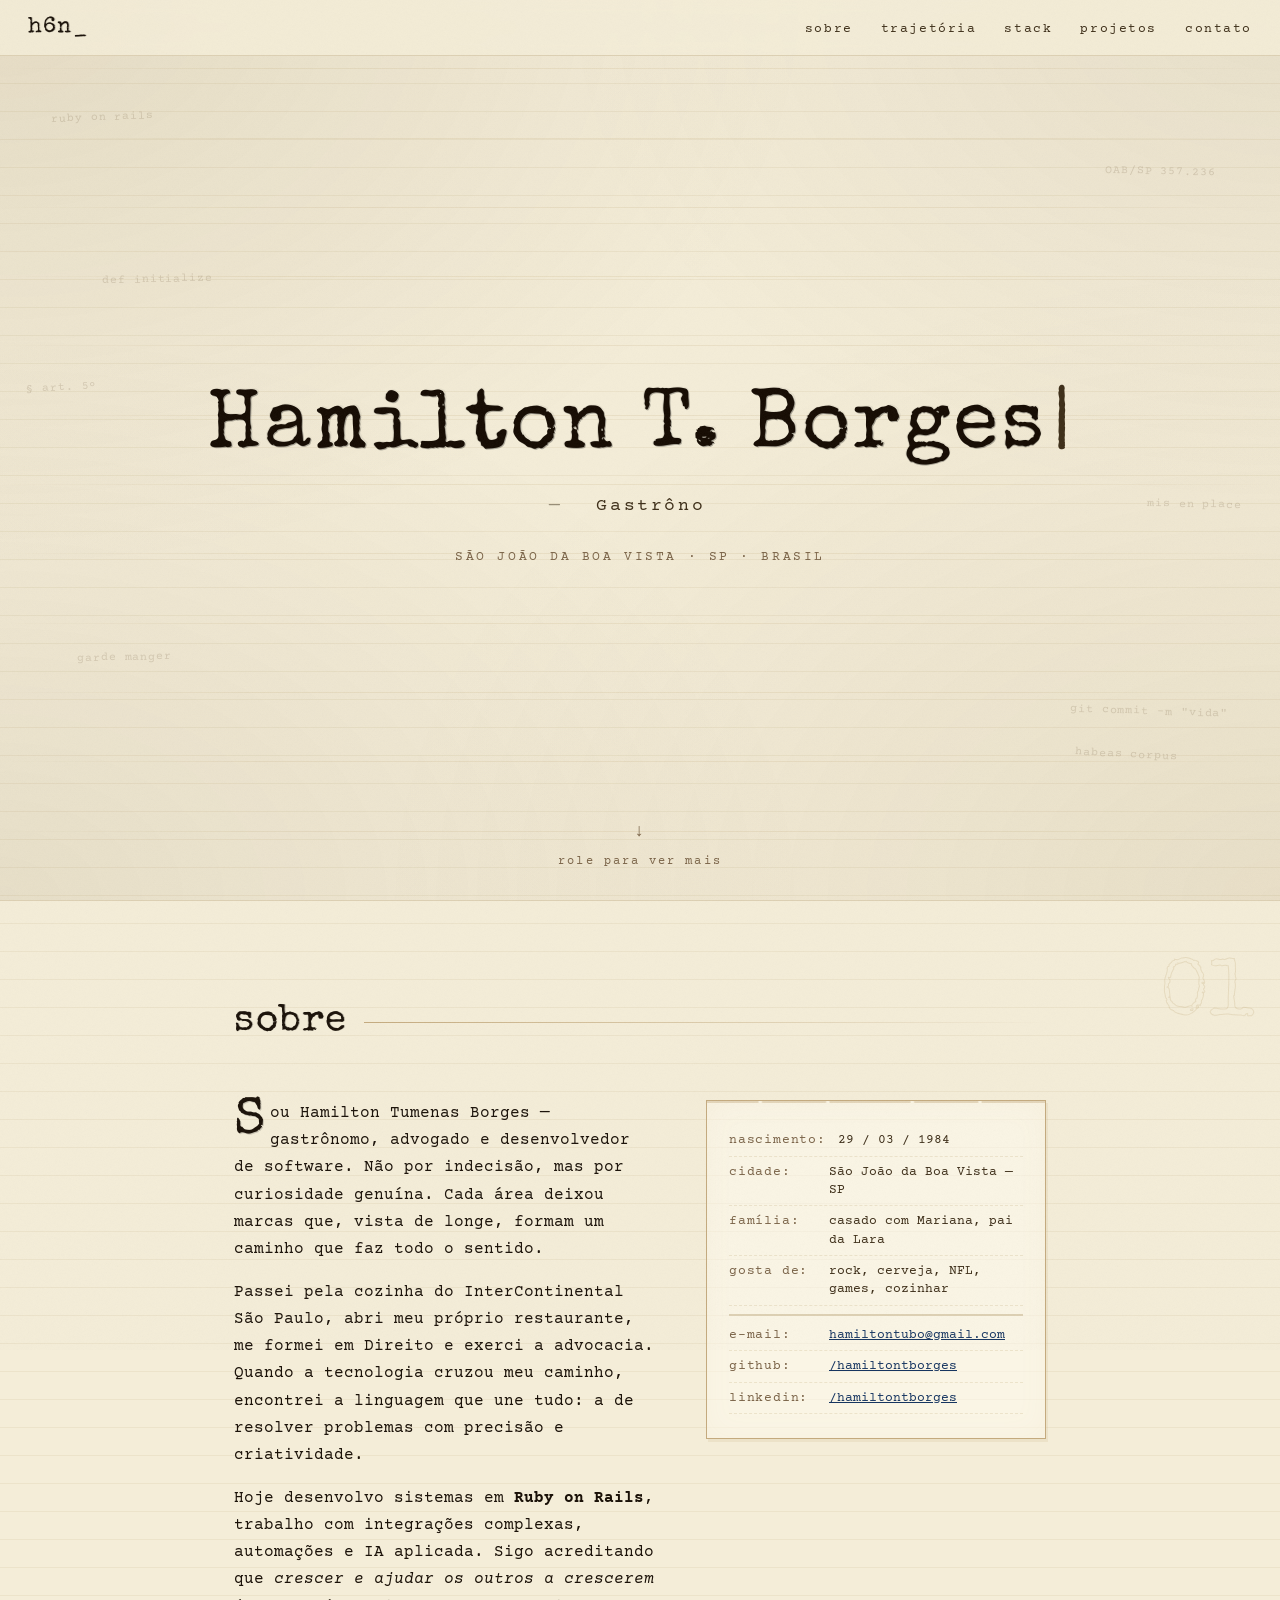
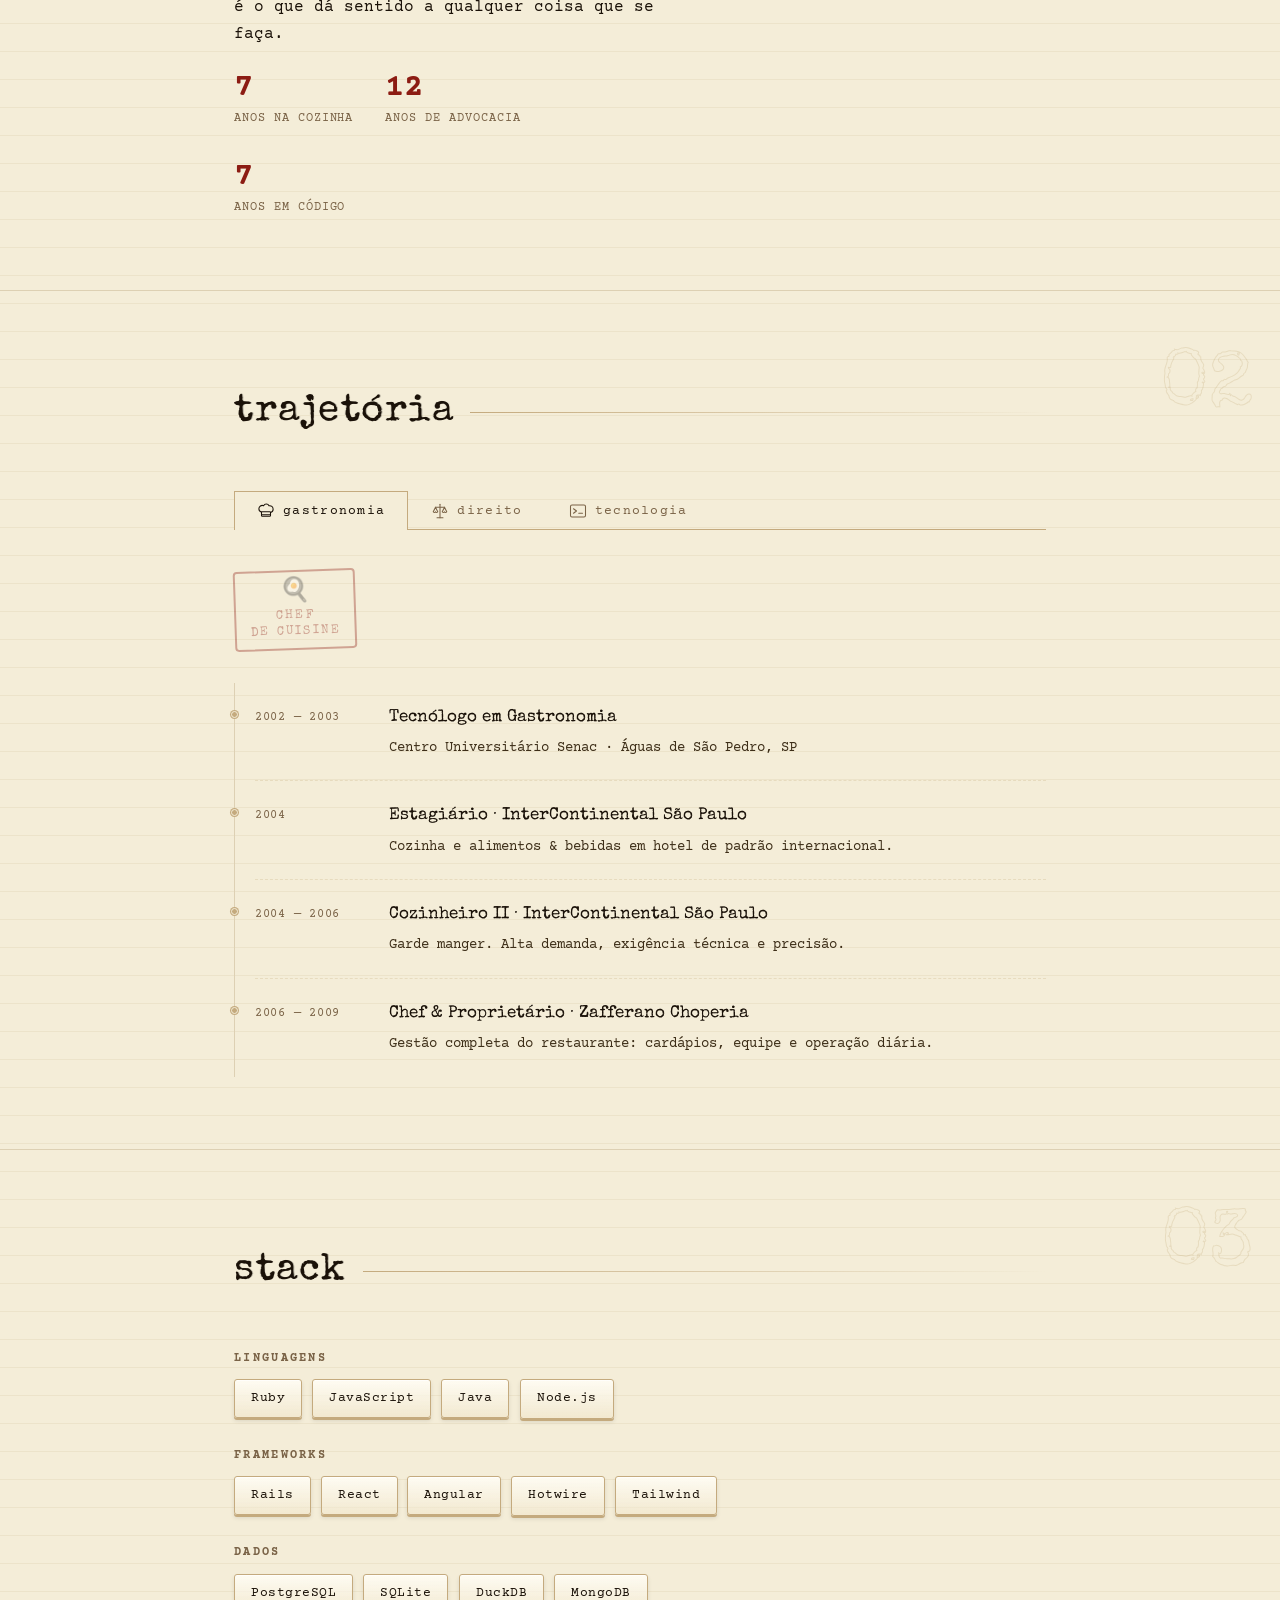
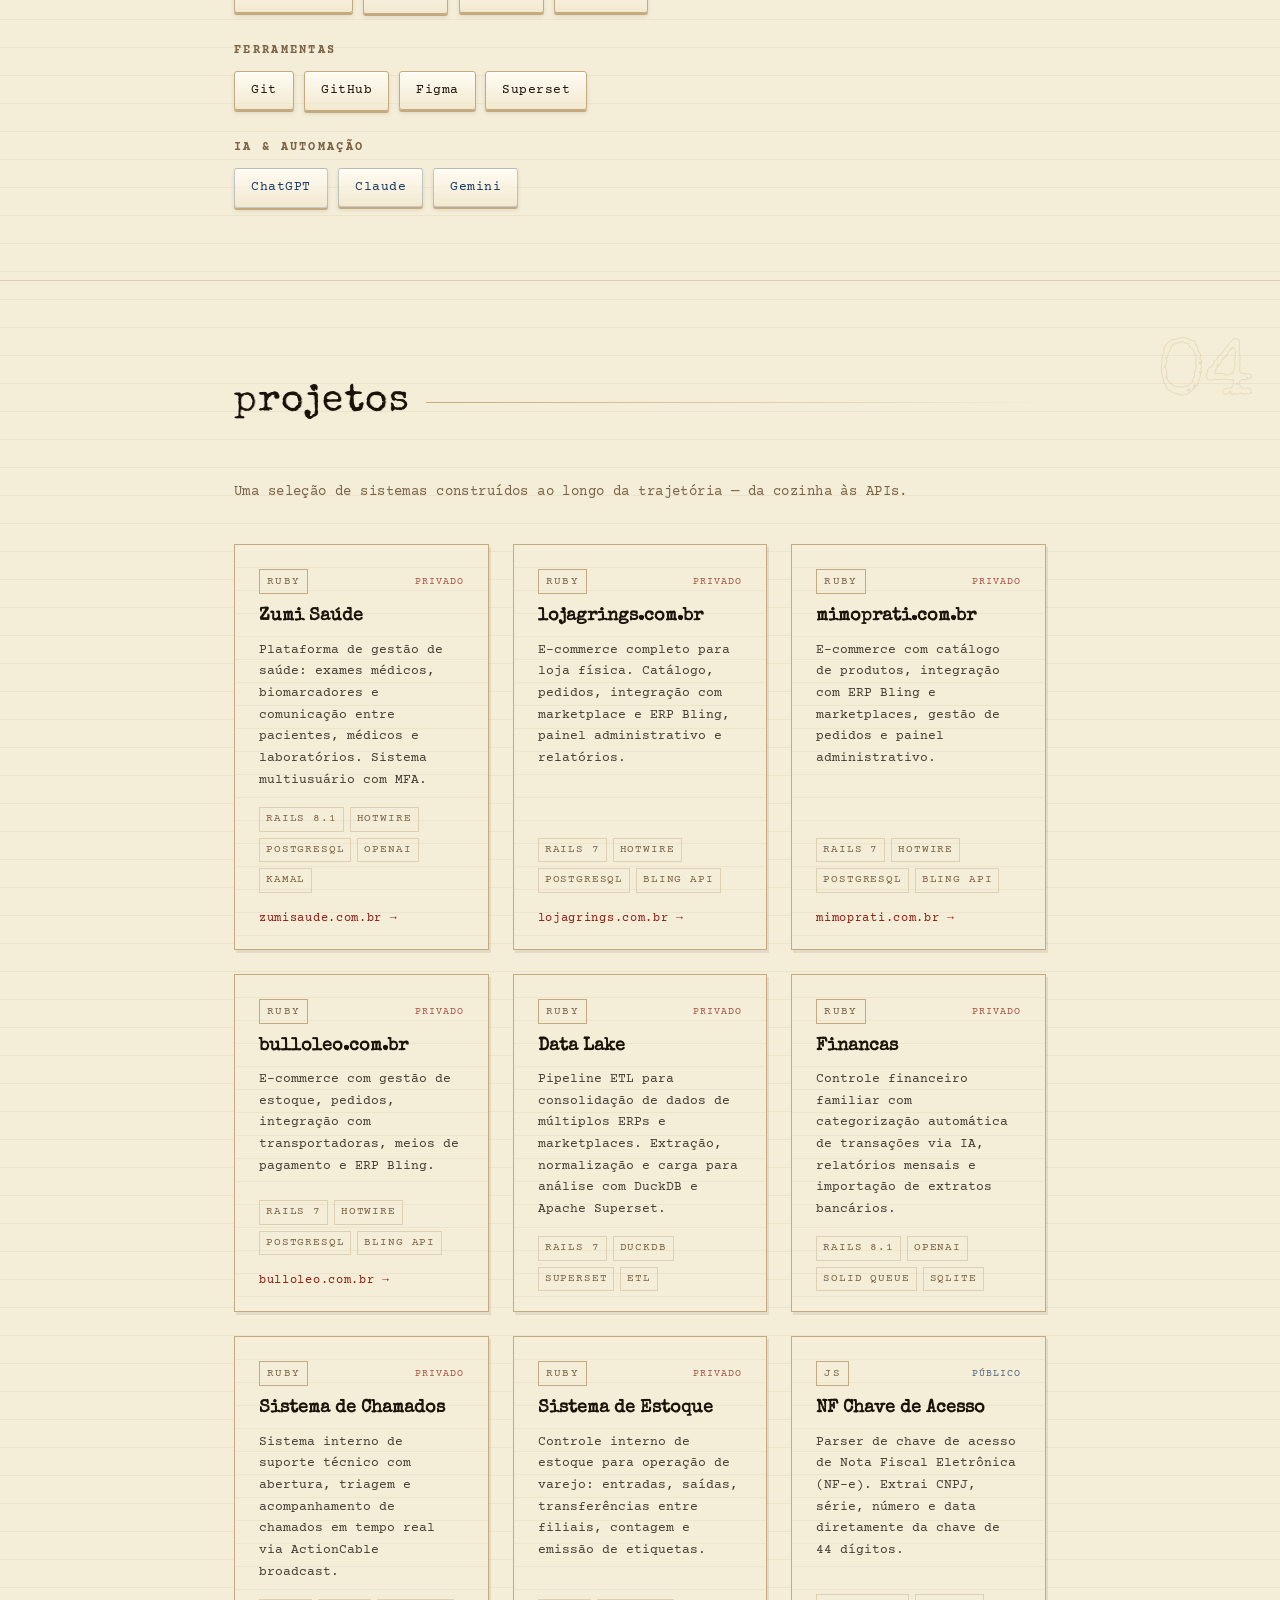
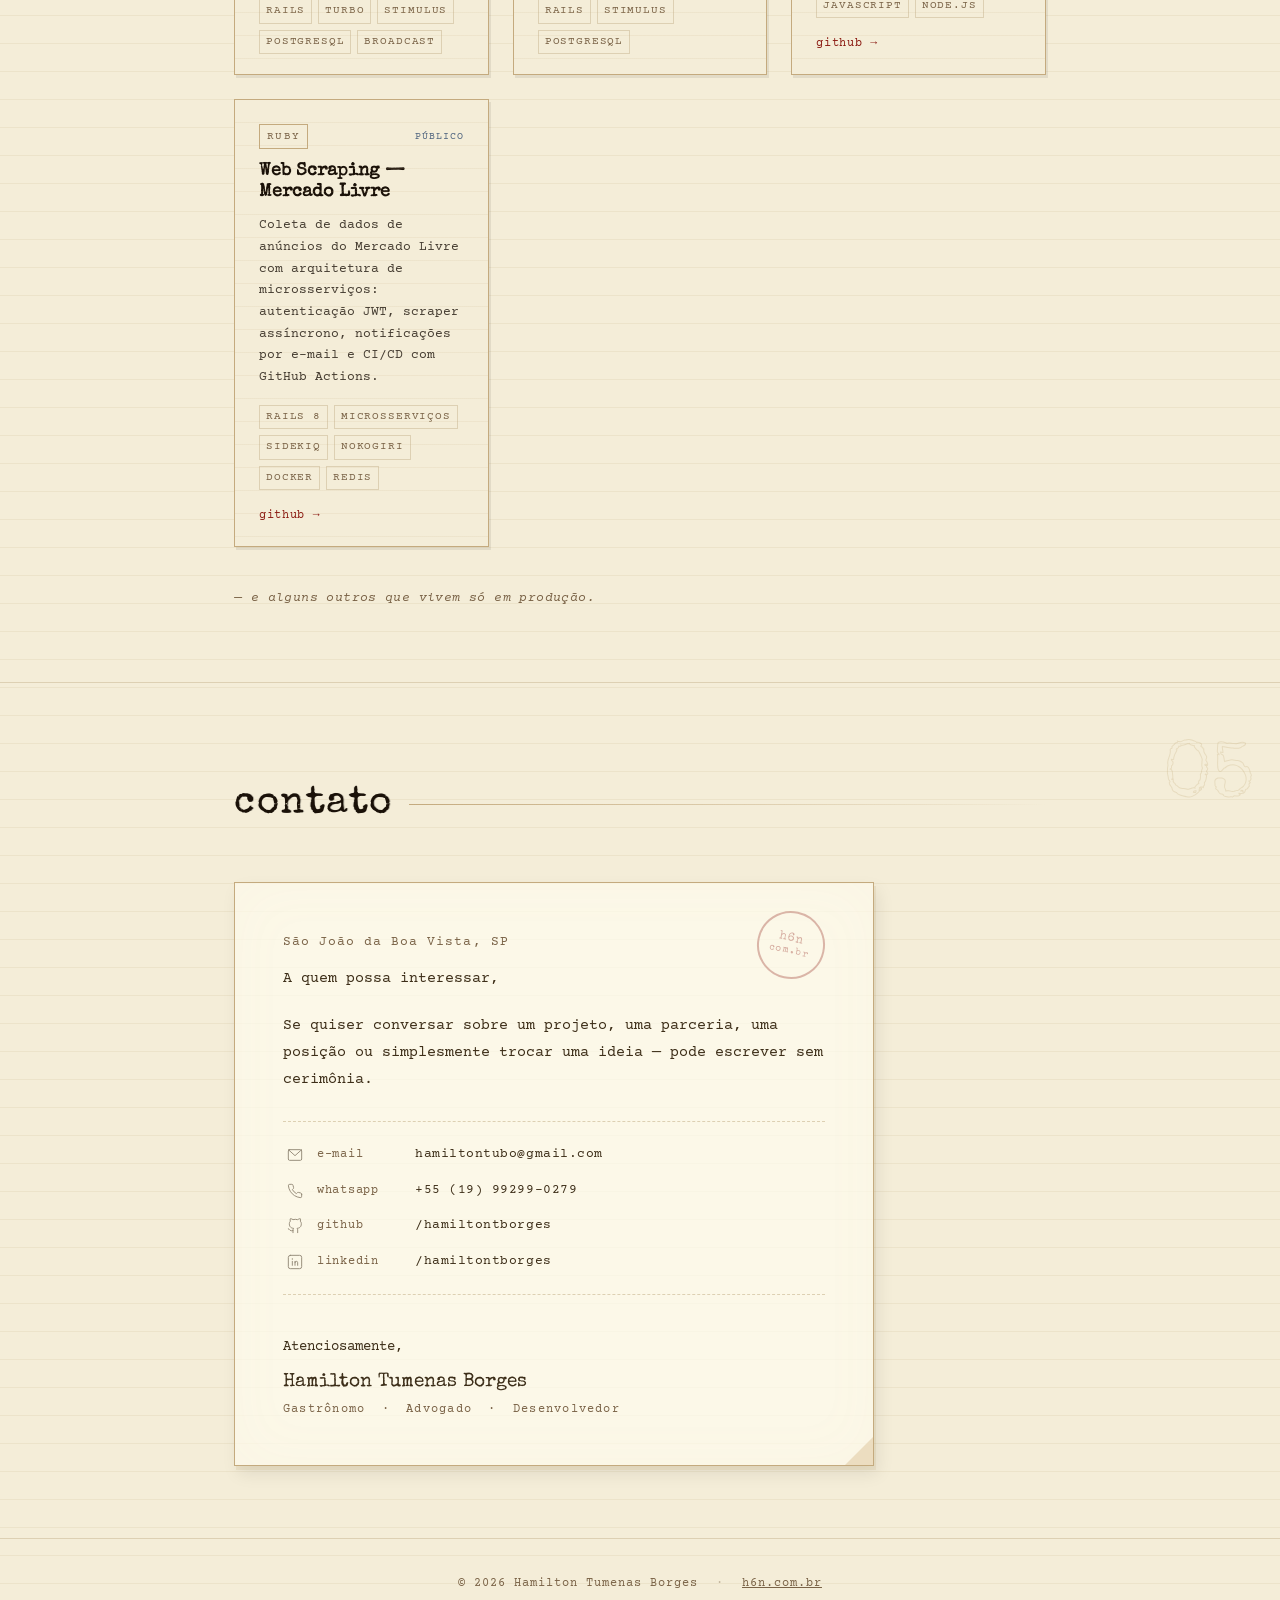
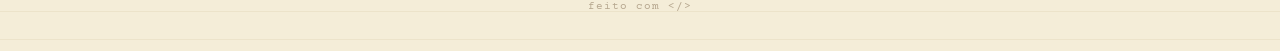
==== index.html @ b52a402a "feat: adicionar favicon PNG para Google Search e apple-touch-icon" ====
<!DOCTYPE html>
<html lang="pt-BR">

<head>
	<meta charset="UTF-8">
	<meta name="viewport" content="width=device-width, initial-scale=1.0">

	<!-- ── SEO básico ── -->
	<title>Hamilton T. Borges — Desenvolvedor Ruby on Rails · h6n.com.br</title>
	<meta name="description"
		content="Hamilton Tumenas Borges — Desenvolvedor Ruby on Rails, ex-chef e advogado. Sistemas web, integrações com ERPs e marketplaces, IA aplicada. São João da Boa Vista, SP.">
	<meta name="keywords"
		content="Ruby on Rails, desenvolvedor, software, Rails, Hamilton Borges, h6n, São João da Boa Vista, web scraping, e-commerce, Hotwire, PostgreSQL">
	<meta name="author" content="Hamilton Tumenas Borges">
	<meta name="robots" content="index, follow">
	<meta name="theme-color" content="#f4edd8">
	<link rel="canonical" href="https://h6n.com.br/">

	<!-- ── Open Graph (WhatsApp, Facebook, LinkedIn) ── -->
	<meta property="og:type" content="website">
	<meta property="og:url" content="https://h6n.com.br/">
	<meta property="og:title" content="Hamilton T. Borges — Desenvolvedor Ruby on Rails">
	<meta property="og:description"
		content="Gastrônomo, Advogado e Desenvolvedor de Software. Sistemas web, integrações com ERPs e marketplaces, IA aplicada. São João da Boa Vista, SP.">
	<meta property="og:image" content="https://h6n.com.br/img/og-image.png">
	<meta property="og:image:width" content="1200">
	<meta property="og:image:height" content="630">
	<meta property="og:image:alt" content="h6n.com.br — Hamilton Tumenas Borges">
	<meta property="og:locale" content="pt_BR">
	<meta property="og:site_name" content="h6n.com.br">

	<!-- ── Twitter / X Card ── -->
	<meta name="twitter:card" content="summary_large_image">
	<meta name="twitter:url" content="https://h6n.com.br/">
	<meta name="twitter:title" content="Hamilton T. Borges — Desenvolvedor Ruby on Rails">
	<meta name="twitter:description"
		content="Gastrônomo, Advogado e Desenvolvedor de Software. Sistemas web, integrações com ERPs e marketplaces, IA aplicada.">
	<meta name="twitter:image" content="https://h6n.com.br/img/og-image.png">

	<!-- ── Favicon ── -->
	<link rel="icon" type="image/svg+xml" href="img/favicon.svg">
	<link rel="icon" type="image/png" sizes="192x192" href="img/favicon-192.png">
	<link rel="icon" type="image/png" sizes="48x48" href="img/favicon-48.png">
	<link rel="apple-touch-icon" href="img/favicon-192.png">

	<!-- ── Structured Data (JSON-LD) ── -->
	<script type="application/ld+json">
	{
		"@context": "https://schema.org",
		"@type": "Person",
		"name": "Hamilton Tumenas Borges",
		"url": "https://h6n.com.br",
		"email": "hamiltontubo@gmail.com",
		"jobTitle": "Desenvolvedor de Software",
		"description": "Desenvolvedor Ruby on Rails, ex-chef e advogado. Sistemas web, integrações com ERPs e marketplaces, IA aplicada.",
		"address": {
			"@type": "PostalAddress",
			"addressLocality": "São João da Boa Vista",
			"addressRegion": "SP",
			"addressCountry": "BR"
		},
		"sameAs": [
			"https://github.com/hamiltontborges",
			"https://linkedin.com/in/hamiltontborges"
		],
		"knowsAbout": ["Ruby on Rails", "Ruby", "JavaScript", "PostgreSQL", "DuckDB", "Docker", "Hotwire", "Tailwind CSS", "OpenAI API"]
	}
	</script>

	<link rel="stylesheet" href="css/fonts.css">
	<link rel="stylesheet" href="css/style.css">
</head>

<body>

	<!-- Preloader -->
	<div id="preloader" aria-hidden="true">
		<span class="pl-text" id="plText"></span><span class="pl-cursor">|</span>
	</div>

	<!-- Reading progress bar -->
	<div id="read-progress" aria-hidden="true"></div>

	<!-- Grain overlay -->
	<div class="grain" aria-hidden="true"></div>

	<!-- Navigation -->
	<nav class="nav" id="nav">
		<a href="#inicio" class="nav-logo">h6n<span class="blink">_</span></a>
		<ul class="nav-links" id="navLinks">
			<li><a href="#sobre">sobre</a></li>
			<li><a href="#trajetoria">trajetória</a></li>
			<li><a href="#stack">stack</a></li>
			<li><a href="#projetos">projetos</a></li>
			<li><a href="#contato">contato</a></li>
		</ul>
		<button class="nav-toggle" id="navToggle" aria-label="Menu">
			<span></span><span></span><span></span>
		</button>
	</nav>

	<!-- ══════════════════ HERO ══════════════════ -->
	<section id="inicio" class="hero">
		<div class="hero-bg-lines" aria-hidden="true">
			<div class="h-line"></div>
			<div class="h-line"></div>
			<div class="h-line"></div>
			<div class="h-line"></div>
			<div class="h-line"></div>
			<div class="h-line"></div>
			<div class="h-line"></div>
			<div class="h-line"></div>
			<div class="h-line"></div>
			<div class="h-line"></div>
			<div class="h-line"></div>
			<div class="h-line"></div>
		</div>

		<!-- Scattered fragments -->
		<div class="fragments" aria-hidden="true">
			<span class="frag f1">ruby on rails</span>
			<span class="frag f2">OAB/SP 357.236</span>
			<span class="frag f3">garde manger</span>
			<span class="frag f4">git commit -m "vida"</span>
			<span class="frag f5">§ art. 5º</span>
			<span class="frag f6">mis en place</span>
			<span class="frag f7">def initialize</span>
			<span class="frag f8">habeas corpus</span>
		</div>

		<div class="hero-content">
			<div class="hero-name-wrap">
				<span class="hero-name" id="heroName"></span><span class="hero-cursor blink">|</span>
			</div>
			<div class="hero-identity">
				<span class="identity-dash">—</span>
				<span class="identity-word" id="identityWord">Gastrônomo</span>
			</div>
			<p class="hero-location">São João da Boa Vista &middot; SP &middot; Brasil</p>
		</div>

		<a href="#sobre" class="hero-scroll-hint" aria-label="Rolar para baixo">
			<span class="scroll-arrow">↓</span>
			<span class="scroll-text">role para ver mais</span>
		</a>
	</section>

	<!-- ══════════════════ SOBRE ══════════════════ -->
	<section id="sobre" class="section sobre">
		<div class="section-mark" aria-hidden="true">01</div>
		<div class="container">
			<h2 class="section-title reveal-title">
				sobre<span class="title-rule"></span>
			</h2>

			<div class="sobre-grid">
				<div class="sobre-text reveal-block">
					<p class="dropcap">
						Sou Hamilton Tumenas Borges — gastrônomo, advogado e desenvolvedor de software.
						Não por indecisão, mas por curiosidade genuína. Cada área deixou marcas que,
						vista de longe, formam um caminho que faz todo o sentido.
					</p>
					<p>
						Passei pela cozinha do InterContinental São Paulo, abri meu próprio restaurante,
						me formei em Direito e exerci a advocacia. Quando a tecnologia cruzou meu caminho,
						encontrei a linguagem que une tudo: a de resolver problemas com precisão e criatividade.
					</p>
					<p>
						Hoje desenvolvo sistemas em <strong>Ruby on Rails</strong>, trabalho com integrações
						complexas, automações e IA aplicada. Sigo acreditando que <em>crescer e ajudar os
							outros a crescerem</em> é o que dá sentido a qualquer coisa que se faça.
					</p>
					<div class="career-stats reveal-block">
						<div class="cs-item">
							<span class="cs-num" id="yr-kitchen">7</span>
							<span class="cs-label">anos na cozinha</span>
						</div>
						<div class="cs-item">
							<span class="cs-num" id="yr-law">11</span>
							<span class="cs-label">anos de advocacia</span>
						</div>
						<div class="cs-item">
							<span class="cs-num" id="yr-dev">6</span>
							<span class="cs-label">anos em código</span>
						</div>
					</div>
				</div>

				<div class="sobre-card reveal-block">
					<div class="typewriter-card">
						<div class="tc-row">
							<span class="tc-key">nascimento</span>
							<span class="tc-val">29 / 03 / 1984</span>
						</div>
						<div class="tc-row">
							<span class="tc-key">cidade</span>
							<span class="tc-val">São João da Boa Vista — SP</span>
						</div>
						<div class="tc-row">
							<span class="tc-key">família</span>
							<span class="tc-val">casado com Mariana, pai da Lara</span>
						</div>
						<div class="tc-row">
							<span class="tc-key">gosta de</span>
							<span class="tc-val">rock, cerveja, NFL, games, cozinhar</span>
						</div>
						<div class="tc-row tc-divider"></div>
						<div class="tc-row">
							<span class="tc-key">e-mail</span>
							<span class="tc-val">
								<a href="mailto:hamiltontubo@gmail.com">hamiltontubo@gmail.com</a>
							</span>
						</div>
						<div class="tc-row">
							<span class="tc-key">github</span>
							<span class="tc-val">
								<a href="https://github.com/hamiltontborges" target="_blank" rel="noopener">/hamiltontborges</a>
							</span>
						</div>
						<div class="tc-row">
							<span class="tc-key">linkedin</span>
							<span class="tc-val">
								<a href="https://linkedin.com/in/hamiltontborges" target="_blank" rel="noopener">/hamiltontborges</a>
							</span>
						</div>
					</div>
				</div>
			</div>
		</div>
	</section>

	<!-- ══════════════════ TRAJETÓRIA ══════════════════ -->
	<section id="trajetoria" class="section trajetoria">
		<div class="section-mark" aria-hidden="true">02</div>
		<div class="container">
			<h2 class="section-title reveal-title">
				trajetória<span class="title-rule"></span>
			</h2>

			<!-- Chapter tabs -->
			<div class="chapter-tabs reveal-block" role="tablist">
				<button class="c-tab active" data-chapter="gastro" role="tab" aria-selected="true">
					<span class="c-tab-icon">
						<!-- chef hat -->
						<svg xmlns="http://www.w3.org/2000/svg" width="18" height="18" viewBox="0 0 24 24" fill="none"
							stroke="currentColor" stroke-width="1.4" stroke-linecap="round" stroke-linejoin="round">
							<path
								d="M6 13.5C4 13 2.5 11.2 2.5 9a4.5 4.5 0 0 1 6.3-4.1A4 4 0 0 1 16 5a4.5 4.5 0 0 1 5.5 4.5c0 2.2-1.5 4-3.5 4.5" />
							<rect x="6" y="13" width="12" height="6" rx="1" />
							<line x1="6" y1="17" x2="18" y2="17" />
						</svg>
					</span>
					<span class="c-tab-label">gastronomia</span>
				</button>
				<button class="c-tab" data-chapter="direito" role="tab" aria-selected="false">
					<span class="c-tab-icon">
						<!-- scales of justice -->
						<svg xmlns="http://www.w3.org/2000/svg" width="18" height="18" viewBox="0 0 24 24" fill="none"
							stroke="currentColor" stroke-width="1.4" stroke-linecap="round" stroke-linejoin="round">
							<line x1="12" y1="3" x2="12" y2="21" />
							<line x1="8" y1="21" x2="16" y2="21" />
							<line x1="6" y1="7" x2="18" y2="7" />
							<path d="M6 7 L3 13 Q4.5 15 6 13 Q7.5 15 9 13 L6 7" />
							<path d="M18 7 L15 13 Q16.5 15 18 13 Q19.5 15 21 13 L18 7" />
						</svg>
					</span>
					<span class="c-tab-label">direito</span>
				</button>
				<button class="c-tab" data-chapter="tech" role="tab" aria-selected="false">
					<span class="c-tab-icon">
						<!-- terminal prompt -->
						<svg xmlns="http://www.w3.org/2000/svg" width="18" height="18" viewBox="0 0 24 24" fill="none"
							stroke="currentColor" stroke-width="1.4" stroke-linecap="round" stroke-linejoin="round">
							<rect x="2" y="4" width="20" height="16" rx="2" />
							<polyline points="6,9 10,12 6,15" />
							<line x1="13" y1="15" x2="18" y2="15" />
						</svg>
					</span>
					<span class="c-tab-label">tecnologia</span>
				</button>
			</div>

			<!-- Gastronomia -->
			<div class="chapter active" id="ch-gastro" role="tabpanel">
				<div class="chapter-deco">
					<div class="ch-stamp gastro-stamp">
						<span class="stamp-icon">&#x1F373;</span>
						<span>CHEF<br>DE CUISINE</span>
					</div>
				</div>
				<div class="timeline">
					<div class="tl-item reveal-item">
						<div class="tl-year">2002 — 2003</div>
						<div class="tl-body">
							<h3>Tecnólogo em Gastronomia</h3>
							<p>Centro Universitário Senac · Águas de São Pedro, SP</p>
						</div>
					</div>
					<div class="tl-item reveal-item">
						<div class="tl-year">2004</div>
						<div class="tl-body">
							<h3>Estagiário · InterContinental São Paulo</h3>
							<p>Cozinha e alimentos &amp; bebidas em hotel de padrão internacional.</p>
						</div>
					</div>
					<div class="tl-item reveal-item">
						<div class="tl-year">2004 — 2006</div>
						<div class="tl-body">
							<h3>Cozinheiro II · InterContinental São Paulo</h3>
							<p>Garde manger. Alta demanda, exigência técnica e precisão.</p>
						</div>
					</div>
					<div class="tl-item reveal-item">
						<div class="tl-year">2006 — 2009</div>
						<div class="tl-body">
							<h3>Chef &amp; Proprietário · Zafferano Choperia</h3>
							<p>Gestão completa do restaurante: cardápios, equipe e operação diária.</p>
						</div>
					</div>
				</div>
			</div>

			<!-- Direito -->
			<div class="chapter" id="ch-direito" role="tabpanel" hidden>
				<div class="chapter-deco">
					<div class="ch-stamp direito-stamp">
						<span class="stamp-icon">&#x2696;&#xFE0E;</span>
						<span>OAB/SP<br>357.236</span>
					</div>
				</div>
				<div class="timeline">
					<div class="tl-item reveal-item">
						<div class="tl-year">2010 — 2014</div>
						<div class="tl-body">
							<h3>Bacharel em Direito</h3>
							<p>UNIFEOB · São João da Boa Vista, SP</p>
						</div>
					</div>
					<div class="tl-item reveal-item">
						<div class="tl-year">2015 — atual</div>
						<div class="tl-body">
							<h3>Advogado Autônomo · OAB/SP 357.236</h3>
							<p>
								Atuação nas áreas cível, criminal e infância.
								Conveniado com a Defensoria Pública do Estado de São Paulo.
							</p>
						</div>
					</div>
				</div>
				<div class="legal-quote reveal-block">
					<span class="lq-mark">"</span>
					<p>A lei é a expressão da vontade geral.</p>
					<cite>— Declaração dos Direitos do Homem e do Cidadão, 1789</cite>
				</div>
			</div>

			<!-- Tecnologia -->
			<div class="chapter" id="ch-tech" role="tabpanel" hidden>
				<div class="terminal-window reveal-block">
					<div class="term-bar">
						<span class="term-dot dot-r"></span>
						<span class="term-dot dot-y"></span>
						<span class="term-dot dot-g"></span>
						<span class="term-title">htb@h6n:~$</span>
					</div>
					<div class="term-body" id="termBody">
						<!-- Filled by JS -->
					</div>
					<div class="term-input-row" id="termInputRow" style="display:none">
						<span class="t-prompt">$ </span><input type="text" id="termInputField" class="term-input-field"
							spellcheck="false" autocomplete="off" autocorrect="off" placeholder="tente um comando...">
					</div>
				</div>
				<div class="timeline">
					<div class="tl-item reveal-item">
						<div class="tl-year">2020 — 2022</div>
						<div class="tl-body">
							<h3>ADS — Análise e Desenvolvimento de Sistemas</h3>
							<p>UNIFEOB · São João da Boa Vista, SP</p>
						</div>
					</div>
					<div class="tl-item reveal-item">
						<div class="tl-year">2022</div>
						<div class="tl-body">
							<h3>Pós-Graduação · Desenvolvimento Web Full Stack</h3>
							<p>Anhanguera Educacional</p>
						</div>
					</div>
					<div class="tl-item reveal-item">
						<div class="tl-year">2021 — 2022</div>
						<div class="tl-body">
							<h3>Mentor de Projetos Acadêmicos · UNIFEOB</h3>
							<p>ADS e Ciência da Computação.</p>
						</div>
					</div>
					<div class="tl-item reveal-item">
						<div class="tl-year">2022 — 2025</div>
						<div class="tl-body">
							<h3>Dev Ruby on Rails · Todas Essas Coisas Tecnologia</h3>
							<p>
								Sistemas internos, integrações com ERPs e marketplaces,
								ETL, análise de dados e e-commerce.
							</p>
						</div>
					</div>
					<div class="tl-item reveal-item">
						<div class="tl-year">2025 — atual</div>
						<div class="tl-body">
							<h3>Dev Ruby on Rails · Health Tracker Soluções</h3>
							<p>
								Plataforma de gestão de saúde com Rails 8, integrações
								com IA (OpenAI), Hotwire/Turbo e sistema multiusuário
								com autenticação multifator.
							</p>
						</div>
					</div>
				</div>
			</div>
		</div>
	</section>

	<!-- ══════════════════ STACK ══════════════════ -->
	<section id="stack" class="section stack-section">
		<div class="section-mark" aria-hidden="true">03</div>
		<div class="container">
			<h2 class="section-title reveal-title">
				stack<span class="title-rule"></span>
			</h2>

			<div class="keys-board reveal-block">
				<div class="key-group">
					<h3 class="key-group-title">linguagens</h3>
					<div class="keys-row">
						<div class="key" style="--d:0ms" data-tip="desde 2019">Ruby</div>
						<div class="key" style="--d:60ms" data-tip="desde 2019">JavaScript</div>
						<div class="key" style="--d:120ms" data-tip="desde 2023">Java</div>
						<div class="key" style="--d:180ms" data-tip="desde 2021">Node.js</div>
					</div>
				</div>
				<div class="key-group">
					<h3 class="key-group-title">frameworks</h3>
					<div class="keys-row">
						<div class="key" style="--d:0ms" data-tip="desde 2019">Rails</div>
						<div class="key" style="--d:60ms" data-tip="desde 2022">React</div>
						<div class="key" style="--d:120ms" data-tip="desde 2023">Angular</div>
						<div class="key" style="--d:180ms" data-tip="desde 2022">Hotwire</div>
						<div class="key" style="--d:240ms" data-tip="desde 2022">Tailwind</div>
					</div>
				</div>
				<div class="key-group">
					<h3 class="key-group-title">dados</h3>
					<div class="keys-row">
						<div class="key" style="--d:0ms" data-tip="desde 2019">PostgreSQL</div>
						<div class="key" style="--d:60ms" data-tip="desde 2021">SQLite</div>
						<div class="key" style="--d:120ms" data-tip="desde 2023">DuckDB</div>
						<div class="key" style="--d:180ms" data-tip="desde 2022">MongoDB</div>
					</div>
				</div>
				<div class="key-group">
					<h3 class="key-group-title">ferramentas</h3>
					<div class="keys-row">
						<div class="key" style="--d:0ms" data-tip="desde 2019">Git</div>
						<div class="key" style="--d:60ms" data-tip="desde 2019">GitHub</div>
						<div class="key" style="--d:120ms" data-tip="desde 2022">Figma</div>
						<div class="key" style="--d:180ms" data-tip="desde 2023">Superset</div>
					</div>
				</div>
				<div class="key-group">
					<h3 class="key-group-title">IA &amp; automação</h3>
					<div class="keys-row">
						<div class="key key-ai" style="--d:0ms" data-tip="desde 2023">ChatGPT</div>
						<div class="key key-ai" style="--d:60ms" data-tip="desde 2024">Claude</div>
						<div class="key key-ai" style="--d:120ms" data-tip="desde 2024">Gemini</div>
					</div>
				</div>
			</div>
		</div>
	</section>

	<!-- ══════════════════ PROJETOS ══════════════════ -->
	<section id="projetos" class="section projetos-section">
		<div class="section-mark" aria-hidden="true">04</div>
		<div class="container">
			<h2 class="section-title reveal-title">
				projetos<span class="title-rule"></span>
			</h2>

			<p class="proj-intro reveal-block">Uma seleção de sistemas construídos ao longo da trajetória — da cozinha às
				APIs.</p>

			<div class="proj-grid">

				<article class="proj-card reveal-item">
					<div class="pc-header">
						<span class="pc-lang">Ruby</span>
						<span class="pc-badge">privado</span>
					</div>
					<h3 class="pc-name">Zumi Saúde</h3>
					<p class="pc-desc">Plataforma de gestão de saúde: exames médicos, biomarcadores e comunicação entre pacientes,
						médicos e laboratórios. Sistema multiusuário com MFA.</p>
					<div class="pc-tags">
						<span class="pc-tag">Rails 8.1</span>
						<span class="pc-tag">Hotwire</span>
						<span class="pc-tag">PostgreSQL</span>
						<span class="pc-tag">OpenAI</span>
						<span class="pc-tag">Kamal</span>
					</div>
					<a href="https://zumisaude.com.br" target="_blank" rel="noopener" class="pc-link">zumisaude.com.br →</a>
				</article>

				<article class="proj-card reveal-item">
					<div class="pc-header">
						<span class="pc-lang">Ruby</span>
						<span class="pc-badge">privado</span>
					</div>
					<h3 class="pc-name">lojagrings.com.br</h3>
					<p class="pc-desc">E-commerce completo para loja física. Catálogo, pedidos, integração com marketplace e ERP
						Bling, painel administrativo e relatórios.</p>
					<div class="pc-tags">
						<span class="pc-tag">Rails 7</span>
						<span class="pc-tag">Hotwire</span>
						<span class="pc-tag">PostgreSQL</span>
						<span class="pc-tag">Bling API</span>
					</div>
					<a href="https://lojagrings.com.br" target="_blank" rel="noopener" class="pc-link">lojagrings.com.br →</a>
				</article>

				<article class="proj-card reveal-item">
					<div class="pc-header">
						<span class="pc-lang">Ruby</span>
						<span class="pc-badge">privado</span>
					</div>
					<h3 class="pc-name">mimoprati.com.br</h3>
					<p class="pc-desc">E-commerce com catálogo de produtos, integração com ERP Bling e marketplaces, gestão de
						pedidos e painel administrativo.</p>
					<div class="pc-tags">
						<span class="pc-tag">Rails 7</span>
						<span class="pc-tag">Hotwire</span>
						<span class="pc-tag">PostgreSQL</span>
						<span class="pc-tag">Bling API</span>
					</div>
					<a href="https://mimoprati.com.br" target="_blank" rel="noopener" class="pc-link">mimoprati.com.br →</a>
				</article>

				<article class="proj-card reveal-item">
					<div class="pc-header">
						<span class="pc-lang">Ruby</span>
						<span class="pc-badge">privado</span>
					</div>
					<h3 class="pc-name">bulloleo.com.br</h3>
					<p class="pc-desc">E-commerce com gestão de estoque, pedidos, integração com transportadoras, meios de
						pagamento e ERP Bling.</p>
					<div class="pc-tags">
						<span class="pc-tag">Rails 7</span>
						<span class="pc-tag">Hotwire</span>
						<span class="pc-tag">PostgreSQL</span>
						<span class="pc-tag">Bling API</span>
					</div>
					<a href="https://bulloleo.com.br" target="_blank" rel="noopener" class="pc-link">bulloleo.com.br →</a>
				</article>

				<article class="proj-card reveal-item">
					<div class="pc-header">
						<span class="pc-lang">Ruby</span>
						<span class="pc-badge">privado</span>
					</div>
					<h3 class="pc-name">Data Lake</h3>
					<p class="pc-desc">Pipeline ETL para consolidação de dados de múltiplos ERPs e marketplaces. Extração,
						normalização e carga para análise com DuckDB e Apache Superset.</p>
					<div class="pc-tags">
						<span class="pc-tag">Rails 7</span>
						<span class="pc-tag">DuckDB</span>
						<span class="pc-tag">Superset</span>
						<span class="pc-tag">ETL</span>
					</div>
				</article>

				<article class="proj-card reveal-item">
					<div class="pc-header">
						<span class="pc-lang">Ruby</span>
						<span class="pc-badge">privado</span>
					</div>
					<h3 class="pc-name">Financas</h3>
					<p class="pc-desc">Controle financeiro familiar com categorização automática de transações via IA, relatórios
						mensais e importação de extratos bancários.</p>
					<div class="pc-tags">
						<span class="pc-tag">Rails 8.1</span>
						<span class="pc-tag">OpenAI</span>
						<span class="pc-tag">Solid Queue</span>
						<span class="pc-tag">SQLite</span>
					</div>
				</article>

				<article class="proj-card reveal-item">
					<div class="pc-header">
						<span class="pc-lang">Ruby</span>
						<span class="pc-badge">privado</span>
					</div>
					<h3 class="pc-name">Sistema de Chamados</h3>
					<p class="pc-desc">Sistema interno de suporte técnico com abertura, triagem e acompanhamento de chamados em
						tempo real via ActionCable broadcast.</p>
					<div class="pc-tags">
						<span class="pc-tag">Rails</span>
						<span class="pc-tag">Turbo</span>
						<span class="pc-tag">Stimulus</span>
						<span class="pc-tag">PostgreSQL</span>
						<span class="pc-tag">Broadcast</span>
					</div>
				</article>

				<article class="proj-card reveal-item">
					<div class="pc-header">
						<span class="pc-lang">Ruby</span>
						<span class="pc-badge">privado</span>
					</div>
					<h3 class="pc-name">Sistema de Estoque</h3>
					<p class="pc-desc">Controle interno de estoque para operação de varejo: entradas, saídas, transferências entre
						filiais, contagem e emissão de etiquetas.</p>
					<div class="pc-tags">
						<span class="pc-tag">Rails</span>
						<span class="pc-tag">Stimulus</span>
						<span class="pc-tag">PostgreSQL</span>
					</div>
				</article>

				<article class="proj-card reveal-item">
					<div class="pc-header">
						<span class="pc-lang">JS</span>
						<span class="pc-badge pc-badge-pub">público</span>
					</div>
					<h3 class="pc-name">NF Chave de Acesso</h3>
					<p class="pc-desc">Parser de chave de acesso de Nota Fiscal Eletrônica (NF-e). Extrai CNPJ, série, número e
						data diretamente da chave de 44 dígitos.</p>
					<div class="pc-tags">
						<span class="pc-tag">JavaScript</span>
						<span class="pc-tag">Node.js</span>
					</div>
					<a href="https://github.com/hamiltontborges/nf_chave_acesso" target="_blank" rel="noopener"
						class="pc-link">github →</a>
				</article>

				<article class="proj-card reveal-item">
					<div class="pc-header">
						<span class="pc-lang">Ruby</span>
						<span class="pc-badge pc-badge-pub">público</span>
					</div>
					<h3 class="pc-name">Web Scraping — Mercado Livre</h3>
					<p class="pc-desc">Coleta de dados de anúncios do Mercado Livre com arquitetura de microsserviços:
						autenticação JWT, scraper assíncrono, notificações por e-mail e CI/CD com GitHub Actions.</p>
					<div class="pc-tags">
						<span class="pc-tag">Rails 8</span>
						<span class="pc-tag">Microsserviços</span>
						<span class="pc-tag">Sidekiq</span>
						<span class="pc-tag">Nokogiri</span>
						<span class="pc-tag">Docker</span>
						<span class="pc-tag">Redis</span>
					</div>
					<a href="https://github.com/hamiltontborges/web-scraping" target="_blank" rel="noopener"
						class="pc-link">github →</a>
				</article>

			</div>

			<p class="proj-footnote reveal-block">— e alguns outros que vivem só em produção.</p>

		</div>
	</section>
	<section id="contato" class="section contato-section">
		<div class="section-mark" aria-hidden="true">05</div>
		<div class="container">
			<h2 class="section-title reveal-title">
				contato<span class="title-rule"></span>
			</h2>

			<div class="letter-wrap reveal-block">
				<div class="letter">
					<!-- Postmark decoration -->
					<div class="postmark" aria-hidden="true">
						<div class="pm-circle">
							<span>h6n</span>
							<span class="pm-sub">com.br</span>
						</div>
					</div>

					<div class="letter-header">
						<p class="letter-city">São João da Boa Vista, SP</p>
						<p class="letter-to">A quem possa interessar,</p>
					</div>

					<div class="letter-body">
						<p>
							Se quiser conversar sobre um projeto, uma parceria, uma posição
							ou simplesmente trocar uma ideia — pode escrever sem cerimônia.
						</p>
					</div>

					<div class="letter-contacts">
						<a href="mailto:hamiltontubo@gmail.com" class="lc-item">
							<span class="lc-icon">
								<svg xmlns="http://www.w3.org/2000/svg" width="16" height="16" viewBox="0 0 24 24" fill="none"
									stroke="currentColor" stroke-width="1.4" stroke-linecap="round" stroke-linejoin="round">
									<rect x="2" y="4" width="20" height="16" rx="2" />
									<polyline points="2,4 12,13 22,4" />
								</svg>
							</span>
							<span class="lc-label">e-mail</span>
							<span class="lc-value">hamiltontubo@gmail.com</span>
						</a>
						<a href="https://wa.me/5519992990279" target="_blank" rel="noopener" class="lc-item">
							<span class="lc-icon">
								<svg xmlns="http://www.w3.org/2000/svg" width="16" height="16" viewBox="0 0 24 24" fill="none"
									stroke="currentColor" stroke-width="1.4" stroke-linecap="round" stroke-linejoin="round">
									<path
										d="M22 16.92v3a2 2 0 0 1-2.18 2 19.79 19.79 0 0 1-8.63-3.07 19.5 19.5 0 0 1-6-6A19.79 19.79 0 0 1 2.12 4.18 2 2 0 0 1 4.11 2h3a2 2 0 0 1 2 1.72c.127.96.361 1.903.7 2.81a2 2 0 0 1-.45 2.11L8.09 9.91a16 16 0 0 0 6 6l1.27-1.27a2 2 0 0 1 2.11-.45c.907.339 1.85.573 2.81.7A2 2 0 0 1 22 16.92z" />
								</svg>
							</span>
							<span class="lc-label">whatsapp</span>
							<span class="lc-value">+55 (19) 99299-0279</span>
						</a>
						<a href="https://github.com/hamiltontborges" target="_blank" rel="noopener" class="lc-item">
							<span class="lc-icon">
								<svg xmlns="http://www.w3.org/2000/svg" width="16" height="16" viewBox="0 0 24 24" fill="none"
									stroke="currentColor" stroke-width="1.4" stroke-linecap="round" stroke-linejoin="round">
									<path
										d="M9 19c-5 1.5-5-2.5-7-3m14 6v-3.87a3.37 3.37 0 0 0-.94-2.61c3.14-.35 6.44-1.54 6.44-7A5.44 5.44 0 0 0 20 4.77 5.07 5.07 0 0 0 19.91 1S18.73.65 16 2.48a13.38 13.38 0 0 0-7 0C6.27.65 5.09 1 5.09 1A5.07 5.07 0 0 0 5 4.77a5.44 5.44 0 0 0-1.5 3.78c0 5.42 3.3 6.61 6.44 7A3.37 3.37 0 0 0 9 18.13V22" />
								</svg>
							</span>
							<span class="lc-label">github</span>
							<span class="lc-value">/hamiltontborges</span>
						</a>
						<a href="https://linkedin.com/in/hamiltontborges" target="_blank" rel="noopener" class="lc-item">
							<span class="lc-icon">
								<svg xmlns="http://www.w3.org/2000/svg" width="16" height="16" viewBox="0 0 24 24" fill="none"
									stroke="currentColor" stroke-width="1.4" stroke-linecap="round" stroke-linejoin="round">
									<rect x="2" y="2" width="20" height="20" rx="3" />
									<line x1="8" y1="11" x2="8" y2="17" />
									<line x1="8" y1="7" x2="8" y2="8" />
									<path d="M12 17v-6m4 6v-4a2 2 0 0 0-4 0" />
								</svg>
							</span>
							<span class="lc-label">linkedin</span>
							<span class="lc-value">/hamiltontborges</span>
						</a>
					</div>

					<div class="letter-signature">
						<p>Atenciosamente,</p>
						<p class="sig-name">Hamilton Tumenas Borges</p>
						<p class="sig-roles">Gastrônomo &nbsp;·&nbsp; Advogado &nbsp;·&nbsp; Desenvolvedor</p>
					</div>
					<div class="disponivel-stamp" id="contatoStamp" aria-hidden="true">DISPONÍVEL</div>
				</div>
			</div>
		</div>
	</section>

	<!-- Back to top -->
	<button id="back-to-top" aria-label="Voltar ao topo" title="Voltar ao topo">
		<svg xmlns="http://www.w3.org/2000/svg" width="16" height="16" viewBox="0 0 24 24" fill="none" stroke="currentColor"
			stroke-width="1.8" stroke-linecap="round" stroke-linejoin="round">
			<polyline points="18 15 12 9 6 15" />
		</svg>
	</button>

	<!-- Footer -->
	<footer class="footer">
		<p>
			<span class="footer-copy">© 2026</span>
			Hamilton Tumenas Borges
			<span class="footer-sep">·</span>
			<a href="https://h6n.com.br">h6n.com.br</a>
		</p>
		<p class="footer-sub">feito com &lt;/&gt;</p>
	</footer>

	<script src="js/main.js"></script>
</body>

</html>
---- css/fonts.css ----
/* ─────────────────────────────────────────
   SELF-HOSTED FONTS
   Eliminates dependency on Google Fonts CDN
───────────────────────────────────────── */

/* Special Elite — latin-ext */
@font-face {
	font-family: 'Special Elite';
	font-style: normal;
	font-weight: 400;
	font-display: swap;
	src: url('../fonts/XLYgIZbkc4JPUL5CVArUVL0ntn4OSEFt.woff2') format('woff2');
	unicode-range: U+0100-02BA, U+02BD-02C5, U+02C7-02CC, U+02CE-02D7, U+02DD-02FF, U+0304, U+0308, U+0329, U+1D00-1DBF, U+1E00-1E9F, U+1EF2-1EFF, U+2020, U+20A0-20AB, U+20AD-20C0, U+2113, U+2C60-2C7F, U+A720-A7FF;
}

/* Special Elite — latin */
@font-face {
	font-family: 'Special Elite';
	font-style: normal;
	font-weight: 400;
	font-display: swap;
	src: url('../fonts/XLYgIZbkc4JPUL5CVArUVL0ntnAOSA.woff2') format('woff2');
	unicode-range: U+0000-00FF, U+0131, U+0152-0153, U+02BB-02BC, U+02C6, U+02DA, U+02DC, U+0304, U+0308, U+0329, U+2000-206F, U+20AC, U+2122, U+2191, U+2193, U+2212, U+2215, U+FEFF, U+FFFD;
}

/* Courier Prime — regular latin-ext */
@font-face {
	font-family: 'Courier Prime';
	font-style: normal;
	font-weight: 400;
	font-display: swap;
	src: url('../fonts/u-450q2lgwslOqpF_6gQ8kELaw9pWt_-.woff2') format('woff2');
	unicode-range: U+0100-02BA, U+02BD-02C5, U+02C7-02CC, U+02CE-02D7, U+02DD-02FF, U+0304, U+0308, U+0329, U+1D00-1DBF, U+1E00-1E9F, U+1EF2-1EFF, U+2020, U+20A0-20AB, U+20AD-20C0, U+2113, U+2C60-2C7F, U+A720-A7FF;
}

/* Courier Prime — regular latin */
@font-face {
	font-family: 'Courier Prime';
	font-style: normal;
	font-weight: 400;
	font-display: swap;
	src: url('../fonts/u-450q2lgwslOqpF_6gQ8kELawFpWg.woff2') format('woff2');
	unicode-range: U+0000-00FF, U+0131, U+0152-0153, U+02BB-02BC, U+02C6, U+02DA, U+02DC, U+0304, U+0308, U+0329, U+2000-206F, U+20AC, U+2122, U+2191, U+2193, U+2212, U+2215, U+FEFF, U+FFFD;
}

/* Courier Prime — bold latin-ext */
@font-face {
	font-family: 'Courier Prime';
	font-style: normal;
	font-weight: 700;
	font-display: swap;
	src: url('../fonts/u-4k0q2lgwslOqpF_6gQ8kELY7pMT-7fq8Ho.woff2') format('woff2');
	unicode-range: U+0100-02BA, U+02BD-02C5, U+02C7-02CC, U+02CE-02D7, U+02DD-02FF, U+0304, U+0308, U+0329, U+1D00-1DBF, U+1E00-1E9F, U+1EF2-1EFF, U+2020, U+20A0-20AB, U+20AD-20C0, U+2113, U+2C60-2C7F, U+A720-A7FF;
}

/* Courier Prime — bold latin */
@font-face {
	font-family: 'Courier Prime';
	font-style: normal;
	font-weight: 700;
	font-display: swap;
	src: url('../fonts/u-4k0q2lgwslOqpF_6gQ8kELY7pMT-Dfqw.woff2') format('woff2');
	unicode-range: U+0000-00FF, U+0131, U+0152-0153, U+02BB-02BC, U+02C6, U+02DA, U+02DC, U+0304, U+0308, U+0329, U+2000-206F, U+20AC, U+2122, U+2191, U+2193, U+2212, U+2215, U+FEFF, U+FFFD;
}

/* Courier Prime — italic latin-ext */
@font-face {
	font-family: 'Courier Prime';
	font-style: italic;
	font-weight: 400;
	font-display: swap;
	src: url('../fonts/u-4n0q2lgwslOqpF_6gQ8kELawRZVsf6lvg.woff2') format('woff2');
	unicode-range: U+0100-02BA, U+02BD-02C5, U+02C7-02CC, U+02CE-02D7, U+02DD-02FF, U+0304, U+0308, U+0329, U+1D00-1DBF, U+1E00-1E9F, U+1EF2-1EFF, U+2020, U+20A0-20AB, U+20AD-20C0, U+2113, U+2C60-2C7F, U+A720-A7FF;
}

/* Courier Prime — italic latin */
@font-face {
	font-family: 'Courier Prime';
	font-style: italic;
	font-weight: 400;
	font-display: swap;
	src: url('../fonts/u-4n0q2lgwslOqpF_6gQ8kELawRZWMf6.woff2') format('woff2');
	unicode-range: U+0000-00FF, U+0131, U+0152-0153, U+02BB-02BC, U+02C6, U+02DA, U+02DC, U+0304, U+0308, U+0329, U+2000-206F, U+20AC, U+2122, U+2191, U+2193, U+2212, U+2215, U+FEFF, U+FFFD;
}
---- css/style.css ----
/* ─────────────────────────────────────────
   RESET & CUSTOM PROPERTIES
───────────────────────────────────────── */
*,
*::before,
*::after {
	margin: 0;
	padding: 0;
	box-sizing: border-box;
}

:root {
	--paper: #f4edd8;
	--paper-mid: #ecddc0;
	--paper-dark: #d9c89f;
	--ink: #1a1108;
	--ink-mid: #3d2e18;
	--ink-faded: #7a6347;
	--red-ribbon: #8c1c13;
	--blue-ribbon: #163560;
	--border: #c4aa7e;
	--border-light: #ddd0b3;
	--shadow: rgba(60, 40, 10, 0.15);

	--font-type: 'Special Elite', cursive;
	--font-mono: 'Courier Prime', 'Courier New', monospace;

	--nav-h: 56px;
	--max-w: 860px;
}

html {
	scroll-behavior: smooth;
	font-size: 16px;
}

body {
	background-color: var(--paper);
	color: var(--ink);
	font-family: var(--font-mono);
	line-height: 1.75;
	overflow-x: hidden;
	/* Very subtle horizontal rule lines like paper */
	background-image:
		repeating-linear-gradient(transparent,
			transparent 27px,
			rgba(180, 155, 100, 0.12) 27px,
			rgba(180, 155, 100, 0.12) 28px);
	background-size: 100% 28px;
}

/* ─────────────────────────────────────────
   GRAIN OVERLAY — paper texture via SVG filter
───────────────────────────────────────── */
.grain {
	position: fixed;
	inset: -50%;
	width: 200%;
	height: 200%;
	pointer-events: none;
	z-index: 9998;
	opacity: .045;
	background-image: url("data:image/svg+xml,%3Csvg xmlns='http://www.w3.org/2000/svg' width='400' height='400'%3E%3Cfilter id='g'%3E%3CfeTurbulence type='fractalNoise' baseFrequency='0.72' numOctaves='4' stitchTiles='stitch'/%3E%3CfeColorMatrix type='saturate' values='0'/%3E%3C/filter%3E%3Crect width='400' height='400' filter='url(%23g)'/%3E%3C/svg%3E");
	background-size: 200px 200px;
	animation: grainShift 6s steps(5) infinite;
}

@keyframes grainShift {
	0% {
		transform: translate(0, 0);
	}

	20% {
		transform: translate(-3%, -4%);
	}

	40% {
		transform: translate(-6%, 2%);
	}

	60% {
		transform: translate(3%, -5%);
	}

	80% {
		transform: translate(5%, 3%);
	}

	100% {
		transform: translate(0, 0);
	}
}

/* Paper aging corners */
body::before {
	content: '';
	position: fixed;
	inset: 0;
	pointer-events: none;
	z-index: 0;
	background:
		radial-gradient(ellipse at 0% 0%, rgba(100, 70, 20, .10) 0%, transparent 45%),
		radial-gradient(ellipse at 100% 0%, rgba(80, 50, 10, .07) 0%, transparent 40%),
		radial-gradient(ellipse at 100% 100%, rgba(120, 85, 30, .09) 0%, transparent 50%),
		radial-gradient(ellipse at 0% 100%, rgba(90, 60, 15, .08) 0%, transparent 45%);
}

/* ─────────────────────────────────────────
   UTILITY
───────────────────────────────────────── */
.container {
	max-width: var(--max-w);
	margin: 0 auto;
	padding: 0 24px;
}

a {
	color: inherit;
	text-decoration: none;
}

a:hover {
	text-decoration: underline;
}

strong {
	font-weight: 700;
}

em {
	font-style: italic;
}

/* Ink imperfection on headings */
.ink-text {
	text-shadow:
		.4px .3px 0 rgba(0, 0, 0, .25),
		-.3px -.2px 0 rgba(0, 0, 0, .10),
		.8px -.4px 0 rgba(0, 0, 0, .05);
}

/* ─────────────────────────────────────────
   BLINKING CURSOR
───────────────────────────────────────── */
.blink {
	animation: blink 1.05s step-end infinite;
}

@keyframes blink {

	0%,
	100% {
		opacity: 1;
	}

	50% {
		opacity: 0;
	}
}

/* ─────────────────────────────────────────
   NAVIGATION
───────────────────────────────────────── */
.nav {
	position: fixed;
	top: 0;
	left: 0;
	right: 0;
	height: var(--nav-h);
	display: flex;
	align-items: center;
	justify-content: space-between;
	padding: 0 28px;
	z-index: 1000;
	background: rgba(244, 237, 216, .88);
	backdrop-filter: blur(6px);
	border-bottom: 1px solid var(--border-light);
	transition: background .3s;
}

.nav.scrolled {
	background: rgba(244, 237, 216, .97);
	box-shadow: 0 1px 8px var(--shadow);
}

.nav-logo {
	font-family: var(--font-type);
	font-size: 1.35rem;
	letter-spacing: .05em;
	color: var(--ink);
	text-decoration: none;
	text-shadow: .5px .4px 0 rgba(0, 0, 0, .2), -.3px -.2px 0 rgba(0, 0, 0, .08);
}

.nav-logo:hover {
	text-decoration: none;
	opacity: .8;
}

.nav-links {
	display: flex;
	gap: 28px;
	list-style: none;
}

.nav-links a {
	font-family: var(--font-mono);
	font-size: .82rem;
	letter-spacing: .12em;
	text-transform: lowercase;
	color: var(--ink-mid);
	position: relative;
	padding-bottom: 2px;
	transition: color .2s;
}

.nav-links a::after {
	content: '';
	position: absolute;
	bottom: 0;
	left: 0;
	width: 0;
	height: 1px;
	background: var(--ink);
	transition: width .25s;
}

.nav-links a:hover {
	color: var(--ink);
	text-decoration: none;
}

.nav-links a:hover::after {
	width: 100%;
}

.nav-toggle {
	display: none;
	flex-direction: column;
	gap: 5px;
	background: none;
	border: none;
	cursor: pointer;
	padding: 4px;
}

.nav-toggle span {
	display: block;
	width: 22px;
	height: 1.5px;
	background: var(--ink-mid);
	transition: all .3s;
}

@media (max-width: 640px) {
	.nav-toggle {
		display: flex;
	}

	.nav-links {
		position: fixed;
		top: var(--nav-h);
		left: 0;
		right: 0;
		flex-direction: column;
		gap: 0;
		background: var(--paper);
		border-bottom: 1px solid var(--border);
		padding: 12px 0;
		transform: translateY(-100%);
		opacity: 0;
		pointer-events: none;
		transition: transform .3s, opacity .3s;
	}

	.nav-links.open {
		transform: translateY(0);
		opacity: 1;
		pointer-events: auto;
	}

	.nav-links li {
		padding: 10px 28px;
	}

	.nav-links a {
		font-size: .9rem;
	}
}

/* ─────────────────────────────────────────
   SECTION COMMON
───────────────────────────────────────── */
.section {
	position: relative;
	padding: 88px 0 72px;
	border-top: 1px solid var(--border-light);
}

.section-mark {
	position: absolute;
	top: 28px;
	right: 28px;
	font-family: var(--font-type);
	font-size: 5rem;
	color: transparent;
	-webkit-text-stroke: 1px rgba(180, 150, 90, .2);
	letter-spacing: -.02em;
	pointer-events: none;
	user-select: none;
}

.section-title {
	font-family: var(--font-type);
	font-size: clamp(1.7rem, 4vw, 2.4rem);
	font-weight: normal;
	letter-spacing: .04em;
	margin-bottom: 44px;
	display: flex;
	align-items: center;
	gap: 16px;
	/* Ink imperfection */
	text-shadow:
		.5px .4px 0 rgba(0, 0, 0, .22),
		-.4px -.3px 0 rgba(0, 0, 0, .09),
		1px -.5px 0 rgba(0, 0, 0, .04);
}

.title-rule {
	flex: 1;
	display: block;
	height: 1px;
	background: linear-gradient(to right, var(--border), transparent);
}

/* ─────────────────────────────────────────
   SCROLL REVEAL
───────────────────────────────────────── */
.reveal-title,
.reveal-block,
.reveal-item {
	opacity: 0;
	transform: translateY(20px);
	transition: opacity .6s ease, transform .6s ease;
}

.reveal-title.visible,
.reveal-block.visible,
.reveal-item.visible {
	opacity: 1;
	transform: none;
}

.reveal-item:nth-child(2) {
	transition-delay: .1s;
}

.reveal-item:nth-child(3) {
	transition-delay: .2s;
}

.reveal-item:nth-child(4) {
	transition-delay: .3s;
}

.reveal-item:nth-child(5) {
	transition-delay: .4s;
}

/* ─────────────────────────────────────────
   HERO
───────────────────────────────────────── */
.hero {
	min-height: 100vh;
	display: flex;
	flex-direction: column;
	align-items: center;
	justify-content: center;
	position: relative;
	overflow: hidden;
	padding-top: var(--nav-h);
	text-align: center;
}

/* Horizontal ruled lines */
.hero-bg-lines {
	position: absolute;
	inset: 0;
	display: flex;
	flex-direction: column;
	justify-content: space-evenly;
	pointer-events: none;
}

.h-line {
	width: 100%;
	height: 1px;
	background: linear-gradient(to right, transparent, rgba(180, 150, 90, .14) 20%, rgba(180, 150, 90, .14) 80%, transparent);
}

/* Scattered type fragments */
.fragments {
	position: absolute;
	inset: 0;
	pointer-events: none;
	overflow: hidden;
}

.frag {
	position: absolute;
	font-family: var(--font-mono);
	font-size: .72rem;
	color: var(--ink-faded);
	opacity: .22;
	letter-spacing: .08em;
	white-space: nowrap;
	animation: floatFrag 18s ease-in-out infinite;
}

.f1 {
	top: 12%;
	left: 4%;
	animation-delay: 0s;
	transform: rotate(-2deg);
}

.f2 {
	top: 18%;
	right: 5%;
	animation-delay: 2.5s;
	transform: rotate(1.5deg);
}

.f3 {
	top: 72%;
	left: 6%;
	animation-delay: 5s;
	transform: rotate(-1deg);
}

.f4 {
	top: 78%;
	right: 4%;
	animation-delay: 1s;
	transform: rotate(2deg);
}

.f5 {
	top: 42%;
	left: 2%;
	animation-delay: 7s;
	transform: rotate(-3deg);
}

.f6 {
	top: 55%;
	right: 3%;
	animation-delay: 3.5s;
	transform: rotate(1deg);
}

.f7 {
	top: 30%;
	left: 8%;
	animation-delay: 9s;
	transform: rotate(-1.5deg);
}

.f8 {
	bottom: 15%;
	right: 8%;
	animation-delay: 4s;
	transform: rotate(3deg);
}

@keyframes floatFrag {

	0%,
	100% {
		opacity: .22;
	}

	50% {
		opacity: .38;
	}
}

.hero-content {
	position: relative;
	z-index: 2;
	display: flex;
	flex-direction: column;
	align-items: center;
	gap: 8px;
}

.hero-name {
	font-family: var(--font-type);
	font-size: clamp(2.6rem, 8vw, 5.2rem);
	line-height: 1;
	letter-spacing: .03em;
	/* Ink imperfection — stronger on hero */
	text-shadow:
		.6px .5px 0 rgba(0, 0, 0, .28),
		-.5px -.4px 0 rgba(0, 0, 0, .11),
		1.2px -.6px 0 rgba(0, 0, 0, .05),
		.3px 1px 0 rgba(0, 0, 0, .04);
	filter: contrast(1.05);
}

.hero-cursor {
	font-family: var(--font-type);
	font-size: clamp(2.6rem, 8vw, 5.2rem);
	line-height: 1;
	margin-left: .05em;
	color: var(--ink-mid);
}

.hero-identity {
	margin-top: 12px;
	font-family: var(--font-mono);
	font-size: clamp(.85rem, 2.2vw, 1.1rem);
	color: var(--ink-mid);
	letter-spacing: .15em;
	display: flex;
	align-items: center;
	gap: 8px;
}

.identity-dash {
	opacity: .5;
}

.identity-word {
	min-width: 160px;
	transition: opacity .3s;
}

.identity-word.fade {
	opacity: 0;
}

.hero-location {
	margin-top: 16px;
	font-size: .8rem;
	letter-spacing: .2em;
	color: var(--ink-faded);
	text-transform: uppercase;
}

.hero-scroll-hint {
	position: absolute;
	bottom: 28px;
	left: 50%;
	transform: translateX(-50%);
	display: flex;
	flex-direction: column;
	align-items: center;
	gap: 4px;
	font-size: .72rem;
	letter-spacing: .18em;
	color: var(--ink-faded);
	text-decoration: none;
	animation: breathe 2.5s ease-in-out infinite;
}

.scroll-arrow {
	font-size: 1.1rem;
}

.scroll-text {
	text-transform: lowercase;
}

@keyframes breathe {

	0%,
	100% {
		opacity: .55;
		transform: translateX(-50%) translateY(0);
	}

	50% {
		opacity: .9;
		transform: translateX(-50%) translateY(4px);
	}
}

/* ─────────────────────────────────────────
   SOBRE
───────────────────────────────────────── */
.sobre-grid {
	display: grid;
	grid-template-columns: 1fr 340px;
	gap: 52px;
	align-items: start;
}

.sobre-text p {
	margin-bottom: 16px;
	font-size: .97rem;
}

.sobre-text p:last-child {
	margin-bottom: 0;
}

/* Drop cap */
.dropcap::first-letter {
	font-family: var(--font-type);
	font-size: 3.4em;
	line-height: .8;
	float: left;
	margin: .04em .1em 0 0;
	color: var(--ink);
	text-shadow: 1px 1px 0 rgba(0, 0, 0, .18);
}

/* Typewriter card */
.typewriter-card {
	border: 1px solid var(--border);
	padding: 24px 22px;
	background: rgba(255, 252, 240, .55);
	position: relative;
	box-shadow: 2px 3px 0 rgba(180, 150, 90, .12), inset 0 0 30px rgba(200, 170, 100, .06);
}

/* Torn top edge effect */
.typewriter-card::before {
	content: '';
	position: absolute;
	top: -1px;
	left: 0;
	right: 0;
	height: 3px;
	background: linear-gradient(to right,
			var(--border) 0%, var(--border) 15%, transparent 15.5%,
			transparent 16%, var(--border) 16.5%, var(--border) 35%, transparent 35.5%,
			transparent 36%, var(--border) 36.5%, var(--border) 60%, transparent 60.5%,
			transparent 61%, var(--border) 61.5%, var(--border) 80%, transparent 80.5%,
			transparent 81%, var(--border) 81.5%, var(--border) 100%);
	opacity: .4;
}

.tc-row {
	display: flex;
	gap: 12px;
	padding: 6px 0;
	border-bottom: 1px dashed rgba(180, 150, 90, .2);
	font-size: .82rem;
	line-height: 1.4;
}

.tc-row.tc-divider {
	border-bottom: 2px solid var(--border-light);
	padding: 2px 0;
	margin: 4px 0;
}

.tc-key {
	min-width: 88px;
	color: var(--ink-faded);
	letter-spacing: .06em;
	flex-shrink: 0;
}

.tc-key::after {
	content: ':';
}

.tc-val {
	color: var(--ink-mid);
}

.tc-val a {
	color: var(--blue-ribbon);
	text-decoration: underline;
}

.tc-val a:hover {
	color: var(--ink);
}

@media (max-width: 780px) {
	.sobre-grid {
		grid-template-columns: 1fr;
	}
}

/* ─────────────────────────────────────────
   TRAJETÓRIA — Chapter tabs
───────────────────────────────────────── */
.chapter-tabs {
	display: flex;
	gap: 0;
	border-bottom: 1px solid var(--border);
	margin-bottom: 40px;
}

.c-tab {
	background: none;
	border: 1px solid transparent;
	border-bottom: none;
	padding: 10px 22px;
	font-family: var(--font-mono);
	font-size: .82rem;
	letter-spacing: .1em;
	color: var(--ink-faded);
	cursor: pointer;
	display: flex;
	align-items: center;
	gap: 8px;
	position: relative;
	bottom: -1px;
	transition: color .2s, background .2s, border-color .2s;
}

.c-tab:hover {
	color: var(--ink);
	background: rgba(255, 252, 240, .5);
}

.c-tab.active {
	color: var(--ink);
	background: var(--paper);
	border-color: var(--border);
	border-bottom-color: var(--paper);
	z-index: 2;
}

.c-tab-icon {
	display: flex;
	align-items: center;
	justify-content: center;
	flex-shrink: 0;
}

.c-tab-icon svg {
	display: block;
}

.c-tab-label {
	text-transform: lowercase;
}

@media (max-width: 500px) {
	.c-tab-label {
		display: none;
	}

	.c-tab {
		padding: 10px 16px;
	}
}

/* Chapter panels */
.chapter {
	display: none;
	position: relative;
}

.chapter.active {
	display: block;
}

/* Chapter stamp */
.chapter-deco {
	position: relative;
	margin-bottom: 32px;
}

.ch-stamp {
	display: inline-flex;
	flex-direction: column;
	align-items: center;
	border: 2px solid;
	border-radius: 4px;
	padding: 8px 14px;
	font-family: var(--font-type);
	font-size: .78rem;
	letter-spacing: .18em;
	text-align: center;
	opacity: .35;
	transform: rotate(-2deg);
	line-height: 1.3;
	gap: 4px;
}

.stamp-icon {
	font-size: 1.5rem;
	letter-spacing: 0;
	line-height: 1;
}

.gastro-stamp {
	border-color: var(--red-ribbon);
	color: var(--red-ribbon);
}

.direito-stamp {
	border-color: var(--blue-ribbon);
	color: var(--blue-ribbon);
}

/* Timeline */
.timeline {
	display: flex;
	flex-direction: column;
	gap: 0;
	padding-left: 20px;
	border-left: 1px solid var(--border-light);
}

.tl-item {
	display: grid;
	grid-template-columns: 110px 1fr;
	gap: 24px;
	padding: 20px 0;
	border-bottom: 1px dashed rgba(180, 150, 90, .2);
	position: relative;
}

.tl-item:last-child {
	border-bottom: none;
}

/* Timeline dot */
.tl-item::before {
	content: '';
	position: absolute;
	left: -24px;
	top: 28px;
	width: 7px;
	height: 7px;
	border-radius: 50%;
	background: var(--border);
	border: 1.5px solid var(--paper);
	box-shadow: 0 0 0 1px var(--border);
}

.tl-year {
	font-family: var(--font-mono);
	font-size: .76rem;
	color: var(--ink-faded);
	letter-spacing: .06em;
	padding-top: 4px;
	white-space: nowrap;
}

.tl-body h3 {
	font-family: var(--font-type);
	font-size: 1.05rem;
	font-weight: normal;
	margin-bottom: 4px;
	text-shadow: .4px .3px 0 rgba(0, 0, 0, .18), -.3px -.2px 0 rgba(0, 0, 0, .07);
}

.tl-body p {
	font-size: .87rem;
	color: var(--ink-mid);
}

@media (max-width: 500px) {
	.tl-item {
		grid-template-columns: 1fr;
		gap: 4px;
	}

	.tl-year {
		font-size: .72rem;
	}
}

/* Legal quote */
.legal-quote {
	margin-top: 36px;
	padding: 20px 28px;
	border-left: 3px solid var(--border);
	color: var(--ink-faded);
	font-style: italic;
	font-size: .9rem;
	position: relative;
}

.lq-mark {
	position: absolute;
	top: -10px;
	left: 20px;
	font-family: serif;
	font-size: 3rem;
	color: var(--border);
	line-height: 1;
}

.legal-quote cite {
	display: block;
	margin-top: 8px;
	font-size: .78rem;
	font-style: normal;
	letter-spacing: .06em;
}

/* ─────────────────────────────────────────
   TERMINAL
───────────────────────────────────────── */
.terminal-window {
	margin-bottom: 40px;
	border: 1px solid #333;
	border-radius: 6px;
	overflow: hidden;
	background: #0d0d0d;
	box-shadow: 0 4px 24px rgba(0, 0, 0, .4), inset 0 1px 0 rgba(255, 255, 255, .04);
	max-width: 640px;
}

.term-bar {
	display: flex;
	align-items: center;
	gap: 6px;
	background: #1e1e1e;
	padding: 8px 14px;
	border-bottom: 1px solid #292929;
}

.term-dot {
	width: 10px;
	height: 10px;
	border-radius: 50%;
}

.dot-r {
	background: #ff5f57;
}

.dot-y {
	background: #febc2e;
}

.dot-g {
	background: #28c840;
}

.term-title {
	margin-left: 8px;
	font-family: var(--font-mono);
	font-size: .75rem;
	color: #888;
	letter-spacing: .08em;
}

.term-body {
	padding: 16px 18px;
	font-family: var(--font-mono);
	font-size: .82rem;
	line-height: 1.65;
	color: #c8c8c8;
	min-height: 120px;
}

.t-line {
	display: flex;
	gap: 8px;
	white-space: pre;
}

.t-prompt {
	color: #5af;
	user-select: none;
}

.t-out {
	color: #8cc;
	padding-left: 18px;
}

.t-cmd {
	color: #fff;
}

.t-cursor-term {
	display: inline-block;
	width: .55em;
	height: 1em;
	background: #5af;
	animation: blink 1s step-end infinite;
	vertical-align: text-bottom;
}

/* ─────────────────────────────────────────
   STACK / KEYS
───────────────────────────────────────── */
.keys-board {
	display: flex;
	flex-direction: column;
	gap: 28px;
}

.key-group-title {
	font-family: var(--font-mono);
	font-size: .72rem;
	letter-spacing: .2em;
	text-transform: uppercase;
	color: var(--ink-faded);
	margin-bottom: 10px;
}

.keys-row {
	display: flex;
	flex-wrap: wrap;
	gap: 10px;
}

.key {
	font-family: var(--font-mono);
	font-size: .83rem;
	padding: 7px 16px;
	border: 1px solid var(--border);
	background: linear-gradient(180deg, rgba(255, 253, 245, .9) 0%, rgba(240, 228, 200, .5) 100%);
	box-shadow:
		0 2px 0 var(--border),
		0 3px 4px rgba(0, 0, 0, .1),
		inset 0 1px 0 rgba(255, 255, 255, .6);
	border-radius: 3px;
	cursor: default;
	transition: transform .1s, box-shadow .1s, background .1s;
	animation: keyAppear .4s calc(var(--d, 0ms) + .2s) both;
	letter-spacing: .04em;
}

.key:hover {
	transform: translateY(2px);
	box-shadow:
		0 0 0 var(--border),
		0 1px 2px rgba(0, 0, 0, .08),
		inset 0 1px 0 rgba(255, 255, 255, .4);
	background: linear-gradient(180deg, rgba(240, 228, 200, .9) 0%, rgba(225, 208, 175, .6) 100%);
}

.key:active {
	transform: translateY(2px);
	box-shadow: 0 0 0 var(--border), inset 0 2px 3px rgba(0, 0, 0, .15);
}

.key-ai {
	border-color: rgba(22, 53, 96, .25);
	color: var(--blue-ribbon);
}

@keyframes keyAppear {
	from {
		opacity: 0;
		transform: translateY(8px);
	}

	to {
		opacity: 1;
		transform: translateY(0);
	}
}

/* ─────────────────────────────────────────
   CONTATO — Letter
───────────────────────────────────────── */
.letter-wrap {
	max-width: 640px;
}

.letter {
	position: relative;
	background: rgba(255, 252, 240, .7);
	border: 1px solid var(--border);
	padding: 48px 48px 44px;
	box-shadow:
		2px 4px 0 rgba(180, 150, 80, .12),
		4px 8px 16px rgba(0, 0, 0, .08),
		inset 0 0 60px rgba(200, 170, 100, .04);
}

/* Paper fold corner */
.letter::after {
	content: '';
	position: absolute;
	bottom: 0;
	right: 0;
	width: 0;
	height: 0;
	border-style: solid;
	border-width: 0 0 28px 28px;
	border-color: transparent transparent var(--paper-mid) transparent;
}

/* Postmark stamp */
.postmark {
	position: absolute;
	top: 28px;
	right: 48px;
	transform: rotate(12deg);
}

@media (max-width: 540px) {
	.postmark {
		top: 16px;
		right: 16px;
	}

	.pm-circle {
		width: 50px;
		height: 50px;
		font-size: .6rem;
	}

	.pm-sub {
		font-size: .5rem;
	}
}

.pm-circle {
	width: 68px;
	height: 68px;
	border: 2px solid rgba(140, 28, 19, .3);
	border-radius: 50%;
	display: flex;
	flex-direction: column;
	align-items: center;
	justify-content: center;
	font-family: var(--font-type);
	font-size: .75rem;
	color: rgba(140, 28, 19, .35);
	letter-spacing: .1em;
	line-height: 1.1;
	text-align: center;
}

.pm-sub {
	font-size: .6rem;
}

.letter-header {
	margin-bottom: 20px;
}

.letter-city {
	font-size: .8rem;
	color: var(--ink-faded);
	letter-spacing: .08em;
	margin-bottom: 12px;
}

.letter-to {
	font-size: .94rem;
	color: var(--ink-mid);
}

.letter-body {
	margin-bottom: 28px;
	font-size: .94rem;
	line-height: 1.8;
	color: var(--ink-mid);
}

.letter-contacts {
	display: flex;
	flex-direction: column;
	gap: 2px;
	margin-bottom: 32px;
	border-top: 1px dashed var(--border-light);
	border-bottom: 1px dashed var(--border-light);
	padding: 16px 0;
}

.lc-item {
	display: grid;
	grid-template-columns: 24px 88px 1fr;
	gap: 10px;
	align-items: center;
	padding: 5px 0;
	font-size: .84rem;
	color: var(--ink-mid);
	transition: color .2s;
}

.lc-item:hover {
	color: var(--ink);
	text-decoration: none;
}

.lc-icon {
	display: flex;
	align-items: center;
	justify-content: center;
	opacity: .55;
}

.lc-icon svg {
	display: block;
	flex-shrink: 0;
}

.lc-label {
	color: var(--ink-faded);
	letter-spacing: .06em;
	font-size: .78rem;
}

.lc-value {
	letter-spacing: .04em;
}

.letter-signature {
	padding-top: 8px;
	font-size: .88rem;
	color: var(--ink-mid);
	line-height: 1.8;
}

.sig-name {
	font-family: var(--font-type);
	font-size: 1.2rem;
	margin-top: 4px;
	text-shadow: .4px .3px 0 rgba(0, 0, 0, .18);
}

.sig-roles {
	font-size: .76rem;
	letter-spacing: .1em;
	color: var(--ink-faded);
}

@media (max-width: 600px) {
	.letter {
		padding: 32px 24px 32px;
	}

	.lc-item {
		grid-template-columns: 20px 70px 1fr;
	}
}

/* ─────────────────────────────────────────
   PROJETOS
───────────────────────────────────────── */
.proj-intro {
	font-size: .88rem;
	color: var(--ink-faded);
	margin-bottom: 40px;
	letter-spacing: .03em;
}

.proj-grid {
	display: grid;
	grid-template-columns: repeat(3, 1fr);
	gap: 24px;
}

@media (max-width: 900px) {
	.proj-grid {
		grid-template-columns: repeat(2, 1fr);
	}
}

.proj-card {
	position: relative;
	background: var(--paper);
	border: 1px solid var(--border);
	padding: 24px 24px 20px;
	display: flex;
	flex-direction: column;
	gap: 12px;
	transition: transform .2s ease, box-shadow .2s ease;
	/* slight paper curl shadow */
	box-shadow: 2px 3px 0 rgba(26, 17, 8, .08);
}

.proj-card::before {
	content: '';
	position: absolute;
	inset: 0;
	background: repeating-linear-gradient(transparent,
			transparent 22px,
			rgba(196, 170, 126, .13) 22px,
			rgba(196, 170, 126, .13) 23px);
	pointer-events: none;
}

.proj-card:hover {
	transform: translateY(-3px) rotate(.3deg);
	box-shadow: 4px 6px 0 rgba(26, 17, 8, .12);
}

.pc-header {
	display: flex;
	align-items: center;
	justify-content: space-between;
	gap: 8px;
}

.pc-lang {
	font-family: 'Courier Prime', monospace;
	font-size: .68rem;
	letter-spacing: .12em;
	text-transform: uppercase;
	color: var(--ink-faded);
	border: 1px solid var(--border);
	padding: 2px 7px;
}

.pc-badge {
	font-family: 'Courier Prime', monospace;
	font-size: .62rem;
	letter-spacing: .1em;
	text-transform: uppercase;
	color: var(--red-ribbon);
	opacity: .75;
}

.pc-badge-pub {
	color: var(--blue-ribbon);
}

.pc-name {
	font-family: 'Special Elite', serif;
	font-size: 1.1rem;
	color: var(--ink);
	line-height: 1.2;
	margin: 0;
}

.pc-desc {
	font-size: .82rem;
	line-height: 1.65;
	color: var(--ink);
	opacity: .8;
	flex: 1;
	margin: 0;
}

.pc-tags {
	display: flex;
	flex-wrap: wrap;
	gap: 6px;
	margin-top: 4px;
}

.pc-tag {
	font-family: 'Courier Prime', monospace;
	font-size: .66rem;
	letter-spacing: .08em;
	text-transform: uppercase;
	color: var(--ink-faded);
	border: 1px solid var(--border-light);
	padding: 2px 6px;
}

.pc-link {
	font-family: 'Courier Prime', monospace;
	font-size: .72rem;
	letter-spacing: .06em;
	color: var(--red-ribbon);
	text-decoration: none;
	margin-top: 4px;
	align-self: flex-start;
}

.pc-link:hover {
	text-decoration: underline;
}

.proj-footnote {
	margin-top: 40px;
	font-family: 'Courier Prime', monospace;
	font-size: .82rem;
	color: var(--ink-faded);
	font-style: italic;
	letter-spacing: .03em;
	opacity: .65;
}

@media (max-width: 480px) {
	.proj-grid {
		grid-template-columns: 1fr;
	}
}

/* ─────────────────────────────────────────
   FOOTER
───────────────────────────────────────── */
.footer {
	padding: 32px 28px;
	text-align: center;
	border-top: 1px solid var(--border-light);
	font-size: .78rem;
	color: var(--ink-faded);
	letter-spacing: .08em;
	line-height: 2;
}

.footer-sep {
	margin: 0 10px;
	opacity: .4;
}

.footer a {
	color: var(--ink-faded);
	text-decoration: underline;
}

.footer a:hover {
	color: var(--ink);
}

.footer-sub {
	font-size: .7rem;
	opacity: .5;
}

/* ─────────────────────────────────────────
   SCROLLBAR — subtle
───────────────────────────────────────── */
::-webkit-scrollbar {
	width: 5px;
}

::-webkit-scrollbar-track {
	background: var(--paper-mid);
}

::-webkit-scrollbar-thumb {
	background: var(--border);
	border-radius: 4px;
}

::-webkit-scrollbar-thumb:hover {
	background: var(--ink-faded);
}

/* ─────────────────────────────────────────
   SELECTION
───────────────────────────────────────── */
::selection {
	background: rgba(140, 100, 40, .25);
	color: var(--ink);
}

/* ─────────────────────────────────────────
   PRELOADER
───────────────────────────────────────── */
#preloader {
	position: fixed;
	inset: 0;
	background: var(--paper-bg, #f0e8d0);
	display: flex;
	align-items: center;
	justify-content: center;
	z-index: 9999;
	transition: opacity .5s ease, visibility .5s ease;
}

#preloader.hidden {
	opacity: 0;
	visibility: hidden;
	pointer-events: none;
}

.pl-text {
	font-family: var(--mono);
	font-size: clamp(1.6rem, 4vw, 2.4rem);
	color: var(--ink, #1a1108);
	letter-spacing: .05em;
}

.pl-cursor {
	font-family: var(--mono);
	font-size: clamp(1.6rem, 4vw, 2.4rem);
	color: var(--red-ribbon, #8c1c13);
	animation: blink .7s step-end infinite;
}

/* ─────────────────────────────────────────
   READ PROGRESS BAR
───────────────────────────────────────── */
#read-progress {
	position: fixed;
	top: 0;
	left: 0;
	height: 3px;
	width: 0%;
	background: var(--red-ribbon);
	z-index: 9998;
	transition: width .1s linear;
}

/* ─────────────────────────────────────────
   BACK TO TOP
───────────────────────────────────────── */
#back-to-top {
	position: fixed;
	bottom: 2rem;
	right: 2rem;
	background: var(--paper);
	border: 1px solid var(--border);
	color: var(--ink);
	width: 42px;
	height: 42px;
	border-radius: 3px;
	display: flex;
	align-items: center;
	justify-content: center;
	cursor: pointer;
	opacity: 0;
	transform: translateY(12px);
	transition: opacity .3s, transform .3s, border-color .2s;
	z-index: 800;
}

#back-to-top.visible {
	opacity: 1;
	transform: translateY(0);
}

#back-to-top:hover {
	border-color: var(--ink-faded);
	color: var(--red-ribbon);
}

#back-to-top svg {
	width: 18px;
	height: 18px;
	stroke: currentColor;
	fill: none;
	stroke-width: 2;
	stroke-linecap: round;
	stroke-linejoin: round;
}

/* ─────────────────────────────────────────
   CAREER STATS
───────────────────────────────────────── */
.career-stats {
	display: flex;
	gap: 2rem;
	margin-top: 1.5rem;
	flex-wrap: wrap;
}

.cs-item {
	display: flex;
	flex-direction: column;
	align-items: flex-start;
}

.cs-num {
	font-family: var(--mono);
	font-size: 2rem;
	font-weight: 700;
	color: var(--red-ribbon);
	line-height: 1;
}

.cs-label {
	font-size: .75rem;
	color: var(--ink-faded);
	text-transform: uppercase;
	letter-spacing: .08em;
	margin-top: .25rem;
}

/* ─────────────────────────────────────────
   TERMINAL INPUT ROW
───────────────────────────────────────── */
.term-input-row {
	display: flex;
	align-items: center;
	gap: .4rem;
	padding: 6px 12px;
	border-top: 1px solid rgba(255, 255, 255, .08);
}

.term-input-field {
	flex: 1;
	background: none;
	border: none;
	outline: none;
	color: #c8d0b0;
	font-family: var(--mono);
	font-size: .8rem;
	caret-color: #c8d0b0;
}

.term-input-field::placeholder {
	color: rgba(200, 208, 176, .35);
}

/* ─────────────────────────────────────────
   PRINT STYLESHEET
───────────────────────────────────────── */
@media print {

	#preloader,
	#read-progress,
	#back-to-top,
	.nav-toggle,
	.site-nav,
	.grain-overlay,
	.animate-on-scroll,
	.reveal-block {
		opacity: 1 !important;
		transform: none !important;
	}

	body {
		background: #fff !important;
		color: #000 !important;
		font-size: 11pt;
	}

	a {
		color: #000 !important;
		text-decoration: underline;
	}

	.section-title::before {
		color: #000 !important;
	}

	.stack-grid {
		columns: 2;
	}

	.proj-grid {
		columns: 2;
	}

	.terminal-window,
	nav,
	footer {
		display: none !important;
	}

	@page {
		margin: 2cm;
	}
}

/* ─────────────────────────────────────────
   STACK KEYS — TOOLTIPS
───────────────────────────────────────── */
.key[data-tip] {
	position: relative;
}

.key[data-tip]::after {
	content: attr(data-tip);
	position: absolute;
	bottom: calc(100% + 8px);
	left: 50%;
	transform: translateX(-50%) translateY(4px);
	background: var(--ink);
	color: var(--paper);
	font-family: var(--font-mono);
	font-size: .62rem;
	padding: .22rem .55rem;
	border-radius: 2px;
	white-space: nowrap;
	pointer-events: none;
	opacity: 0;
	transition: opacity .18s, transform .18s;
	z-index: 100;
}

.key[data-tip]:hover::after {
	opacity: 1;
	transform: translateX(-50%) translateY(0);
}

/* ─────────────────────────────────────────
   DISPONÍVEL STAMP
───────────────────────────────────────── */
.letter {
	position: relative;
}

.disponivel-stamp {
	position: absolute;
	bottom: 3.5rem;
	right: 2.5rem;
	font-family: var(--font-type);
	font-size: 1rem;
	letter-spacing: .2em;
	color: var(--red-ribbon);
	border: 3px solid var(--red-ribbon);
	padding: .3rem .85rem;
	border-radius: 2px;
	transform: rotate(-14deg);
	transform-origin: center;
	opacity: 0;
	pointer-events: none;
	user-select: none;
}

@media (max-width: 540px) {
	.disponivel-stamp {
		font-size: .65rem;
		border-width: 2px;
		padding: .2rem .55rem;
		bottom: .75rem;
		right: .75rem;
		letter-spacing: .12em;
	}
}

.disponivel-stamp.stamped {
	animation: stampIn .4s cubic-bezier(.2, .8, .3, 1.3) forwards;
}

@keyframes stampIn {
	0% {
		opacity: 0;
		transform: rotate(-14deg) scale(2.8);
	}

	50% {
		opacity: .9;
		transform: rotate(-14deg) scale(.9);
	}

	75% {
		transform: rotate(-14deg) scale(1.06);
	}

	100% {
		opacity: .82;
		transform: rotate(-14deg) scale(1);
	}
}

/* ─────────────────────────────────────────
   KONAMI OVERLAY
───────────────────────────────────────── */
#konami-overlay {
	position: fixed;
	inset: 0;
	background: rgba(26, 17, 8, .88);
	display: flex;
	align-items: center;
	justify-content: center;
	z-index: 9999;
	animation: konamiFadeIn .25s ease;
}

@keyframes konamiFadeIn {
	from {
		opacity: 0;
	}

	to {
		opacity: 1;
	}
}

.konami-box {
	background: var(--paper);
	border: 1px solid var(--border);
	padding: 3rem 4rem;
	text-align: center;
	max-width: 420px;
	width: 90%;
}

.konami-code {
	font-family: var(--font-type);
	font-size: 4rem;
	color: var(--red-ribbon);
	line-height: 1;
}

.konami-msg {
	font-family: var(--font-mono);
	font-size: .9rem;
	color: var(--ink-faded);
	margin-top: .75rem;
}

.konami-ascii {
	font-family: var(--font-mono);
	font-size: .8rem;
	color: var(--ink-mid);
	margin-top: .5rem;
	letter-spacing: .08em;
}

.konami-close {
	margin-top: 2rem;
	display: inline-block;
	font-family: var(--font-mono);
	font-size: .8rem;
	color: var(--ink);
	background: none;
	border: 1px solid var(--border);
	padding: .4rem 1.2rem;
	cursor: pointer;
	border-radius: 2px;
	transition: border-color .2s, color .2s;
}

.konami-close:hover {
	border-color: var(--ink-faded);
	color: var(--red-ribbon);
}
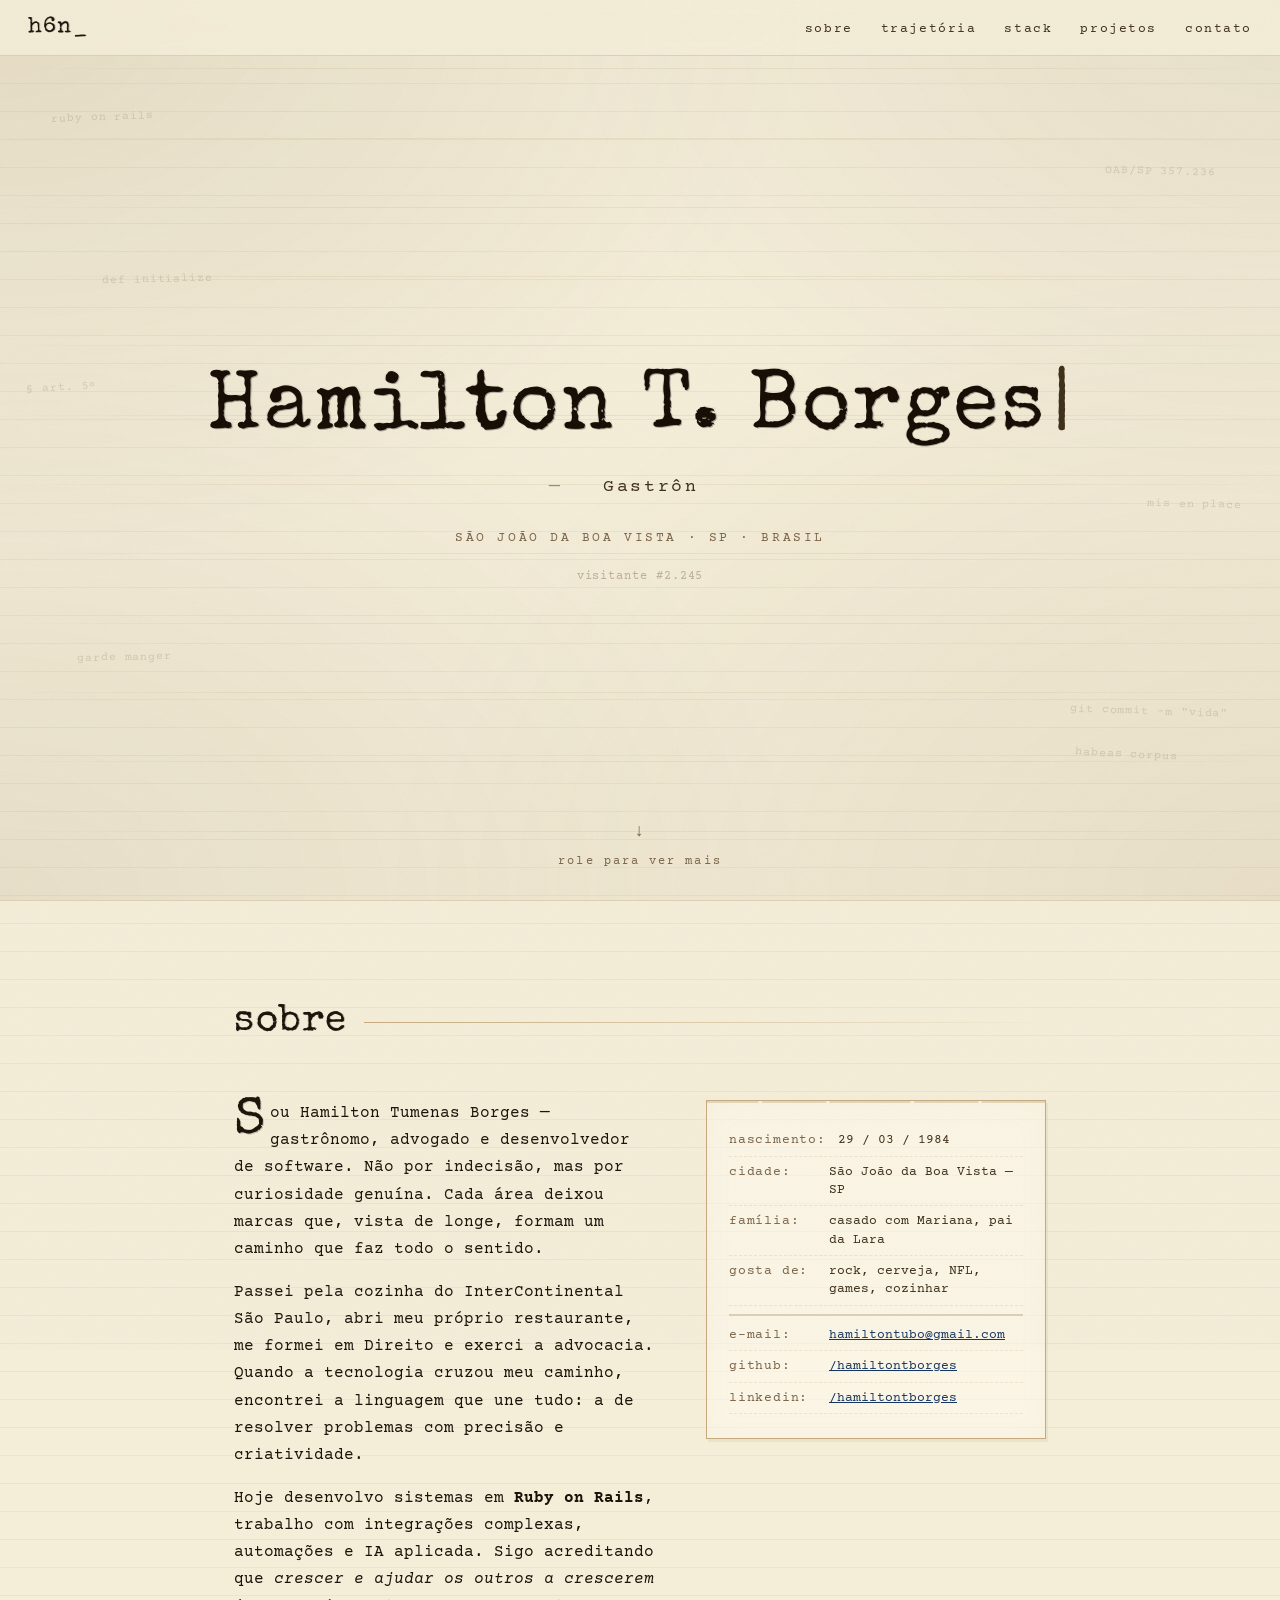
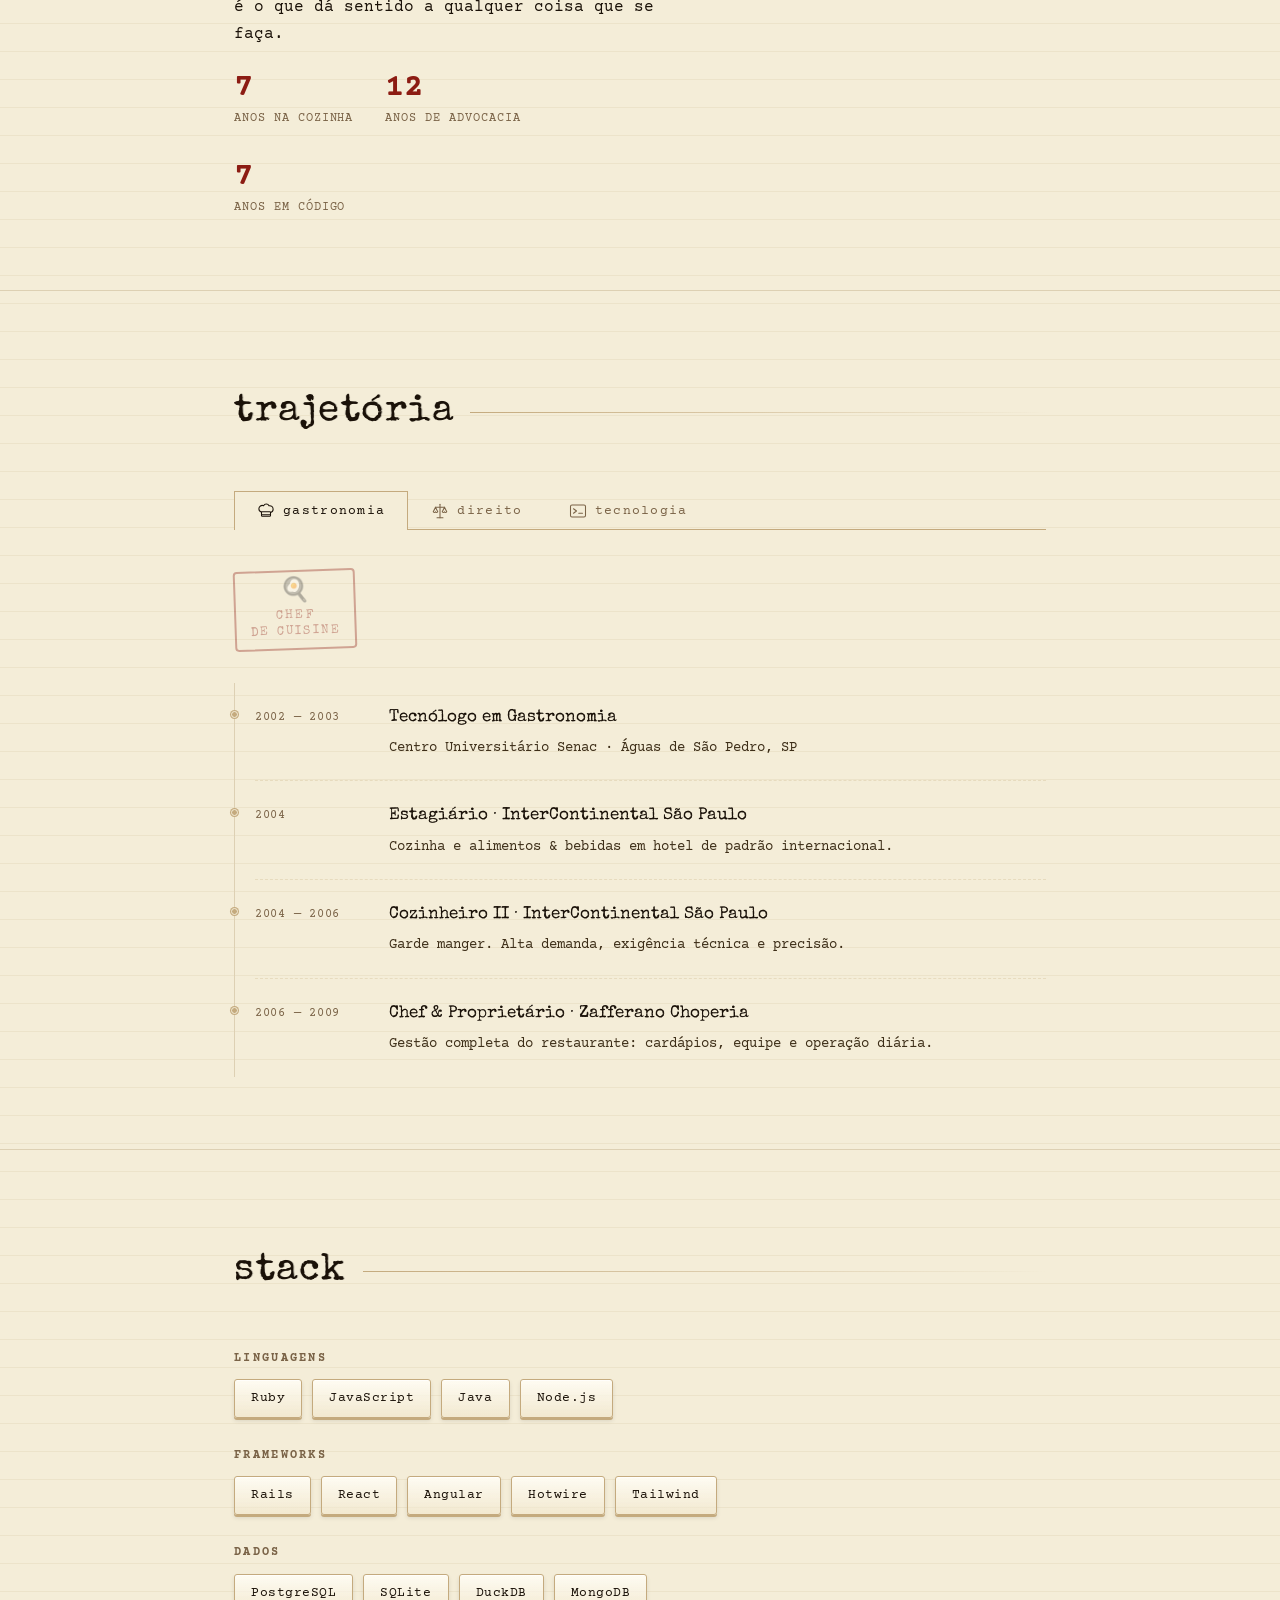
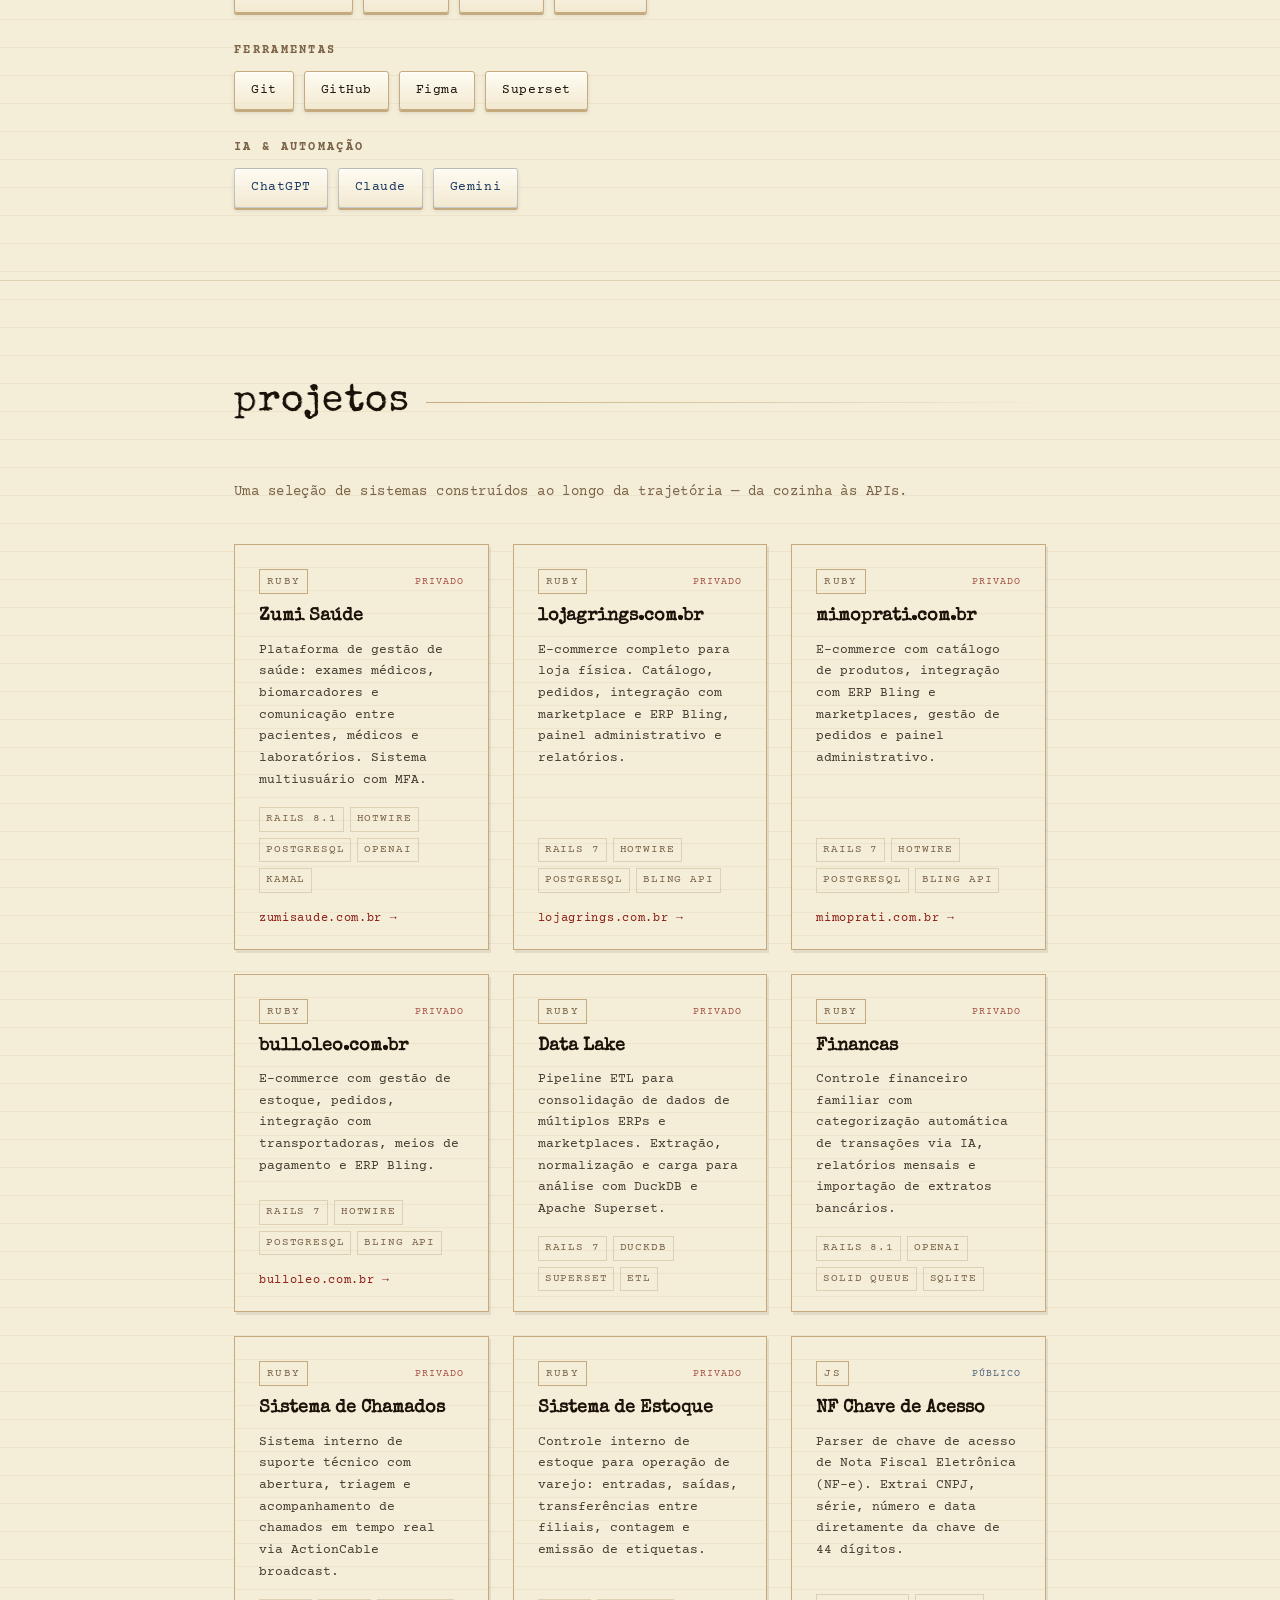
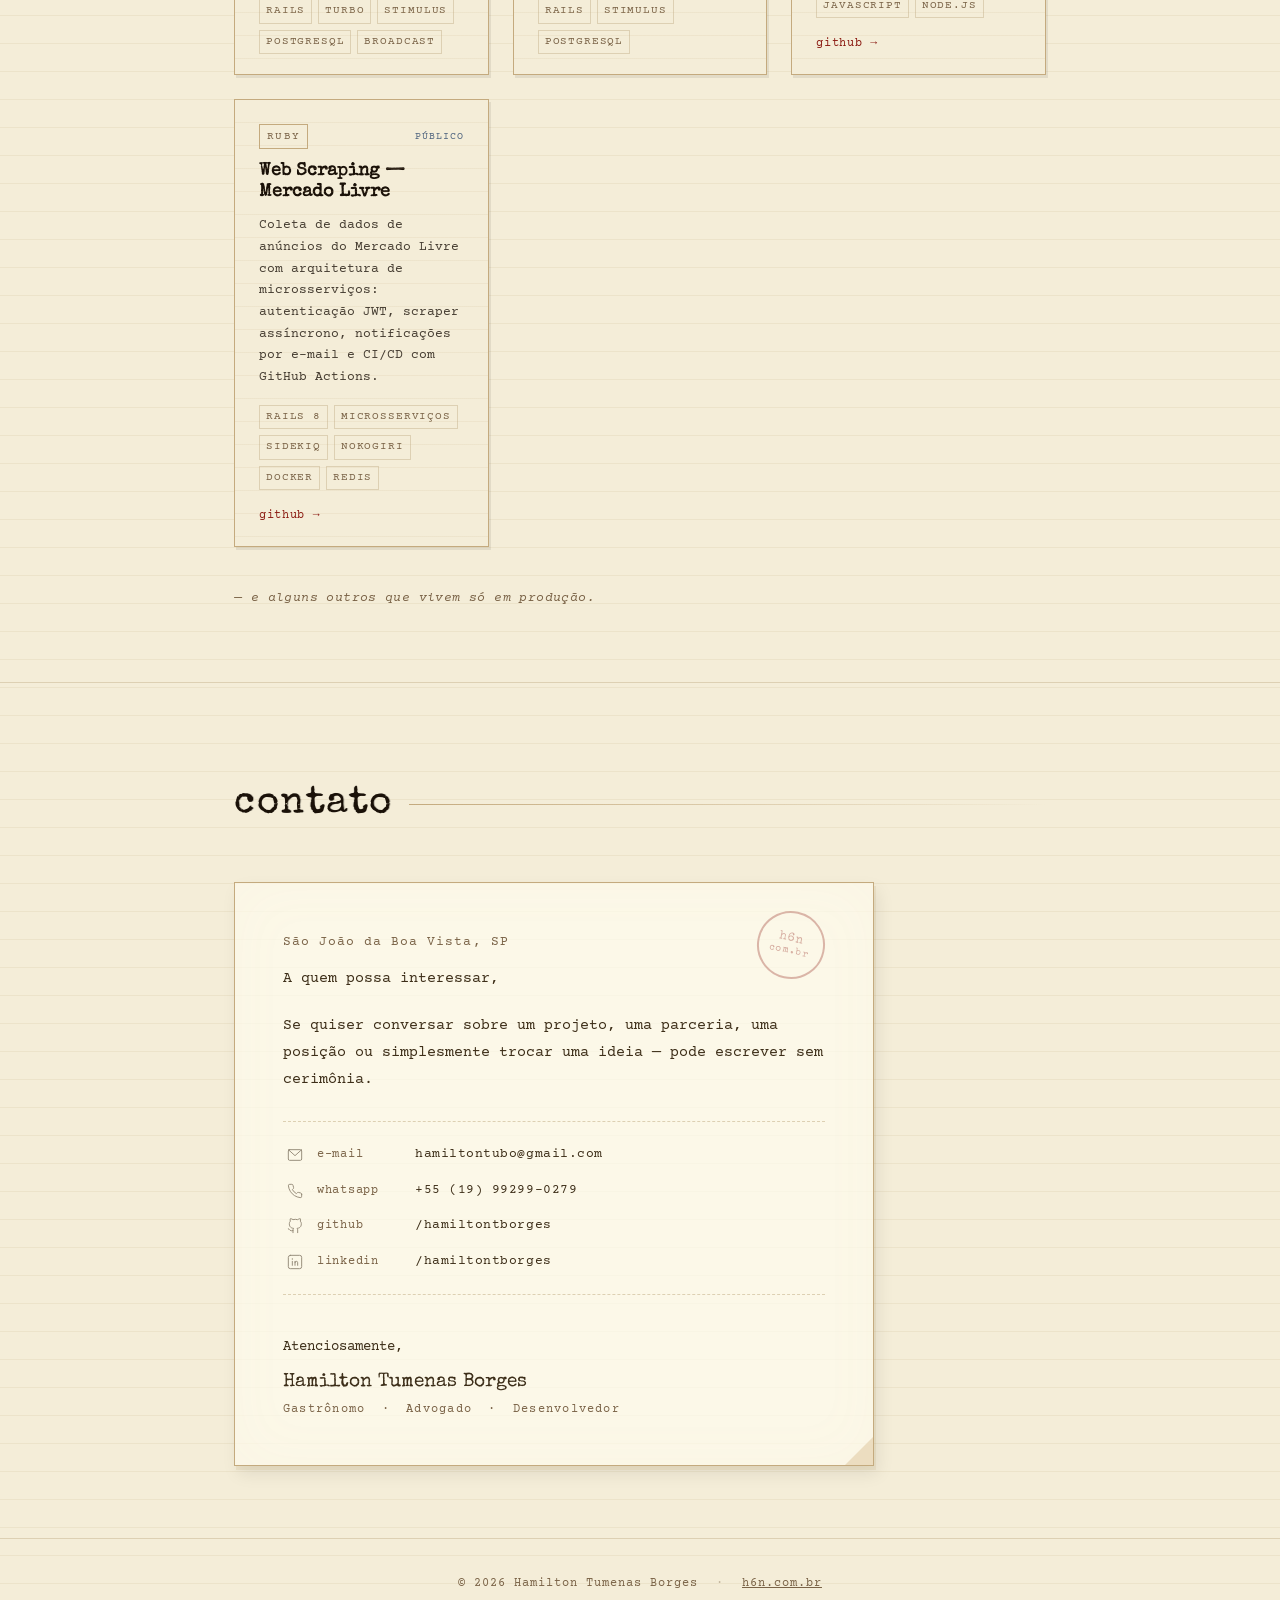
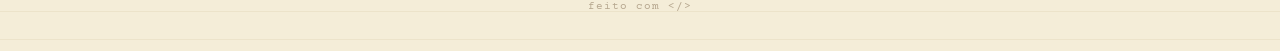
==== commit cf84764a: "feat: add active state to navigation links and implement fake visitor counter" ====
--- a/index.html
+++ b/index.html
@@ -137,6 +137,7 @@
 				<span class="identity-word" id="identityWord">Gastrônomo</span>
 			</div>
 			<p class="hero-location">São João da Boa Vista &middot; SP &middot; Brasil</p>
+			<p class="hero-visitor" id="heroVisitor" aria-hidden="true"></p>
 		</div>
 
 		<a href="#sobre" class="hero-scroll-hint" aria-label="Rolar para baixo">
--- a/css/style.css
+++ b/css/style.css
@@ -230,8 +230,13 @@
 	text-decoration: none;
 }
 
-.nav-links a:hover::after {
+.nav-links a:hover::after,
+.nav-links a.active::after {
 	width: 100%;
+}
+
+.nav-links a.active {
+	color: var(--ink);
 }
 
 .nav-toggle {
@@ -299,15 +304,18 @@
 
 .section-mark {
 	position: absolute;
-	top: 28px;
-	right: 28px;
+	top: 10px;
+	right: 18px;
 	font-family: var(--font-type);
-	font-size: 5rem;
-	color: transparent;
-	-webkit-text-stroke: 1px rgba(180, 150, 90, .2);
-	letter-spacing: -.02em;
+	font-size: clamp(3.5rem, 7vw, 6rem);
+	line-height: 1;
+	color: rgba(139, 90, 43, 0.14);
+	filter: blur(1.4px) contrast(0.8);
+	mix-blend-mode: multiply;
+	letter-spacing: -.05em;
 	pointer-events: none;
 	user-select: none;
+	-webkit-user-select: none;
 }
 
 .section-title {
@@ -546,6 +554,16 @@
 	letter-spacing: .2em;
 	color: var(--ink-faded);
 	text-transform: uppercase;
+}
+
+.hero-visitor {
+	margin-top: 10px;
+	font-family: var(--font-mono);
+	font-size: .72rem;
+	letter-spacing: .08em;
+	color: rgba(122, 99, 71, 0.45);
+	user-select: none;
+	-webkit-user-select: none;
 }
 
 .hero-scroll-hint {
@@ -1582,12 +1600,7 @@
 	outline: none;
 	color: #c8d0b0;
 	font-family: var(--mono);
-	font-size: .8rem;
-	caret-color: #c8d0b0;
-}
-
-.term-input-field::placeholder {
-	color: rgba(200, 208, 176, .35);
+	font-size: 16px;
 }
 
 /* ─────────────────────────────────────────
@@ -1806,3 +1819,10 @@
 	border-color: var(--ink-faded);
 	color: var(--red-ribbon);
 }
+
+/* ── Cursor personalizado (apenas desktop/mouse) ── */
+@media (pointer: fine) {
+	* {
+		cursor: url("data:image/svg+xml,%3Csvg%20xmlns='http://www.w3.org/2000/svg'%20width='14'%20height='20'%20viewBox='0%200%2014%2020'%3E%3Cpath%20d='M2%200%20L2%2016.5%20L5.5%2012.5%20L8.5%2019%20L11%2018%20L8%2011.5%20L13.5%2011.5%20Z'%20fill='%231a1108'/%3E%3C/svg%3E") 2 0, auto !important;
+	}
+}
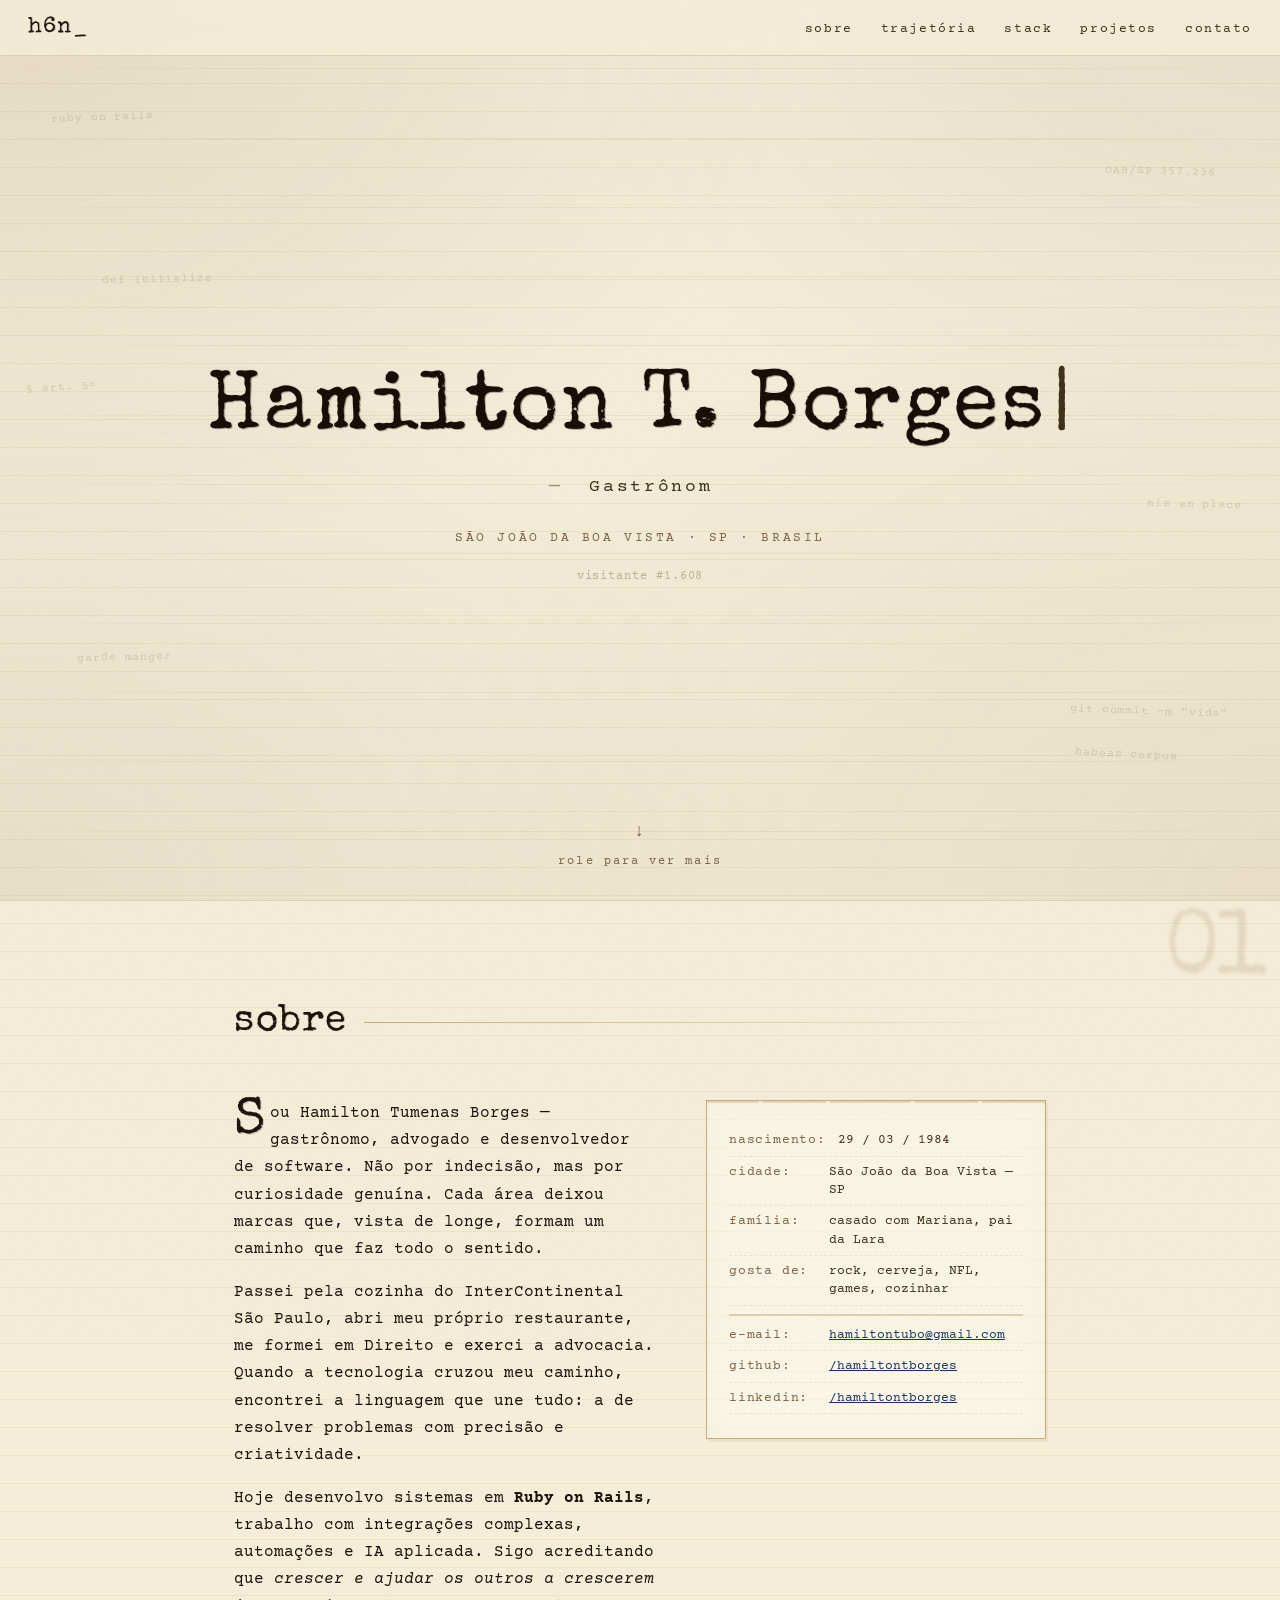
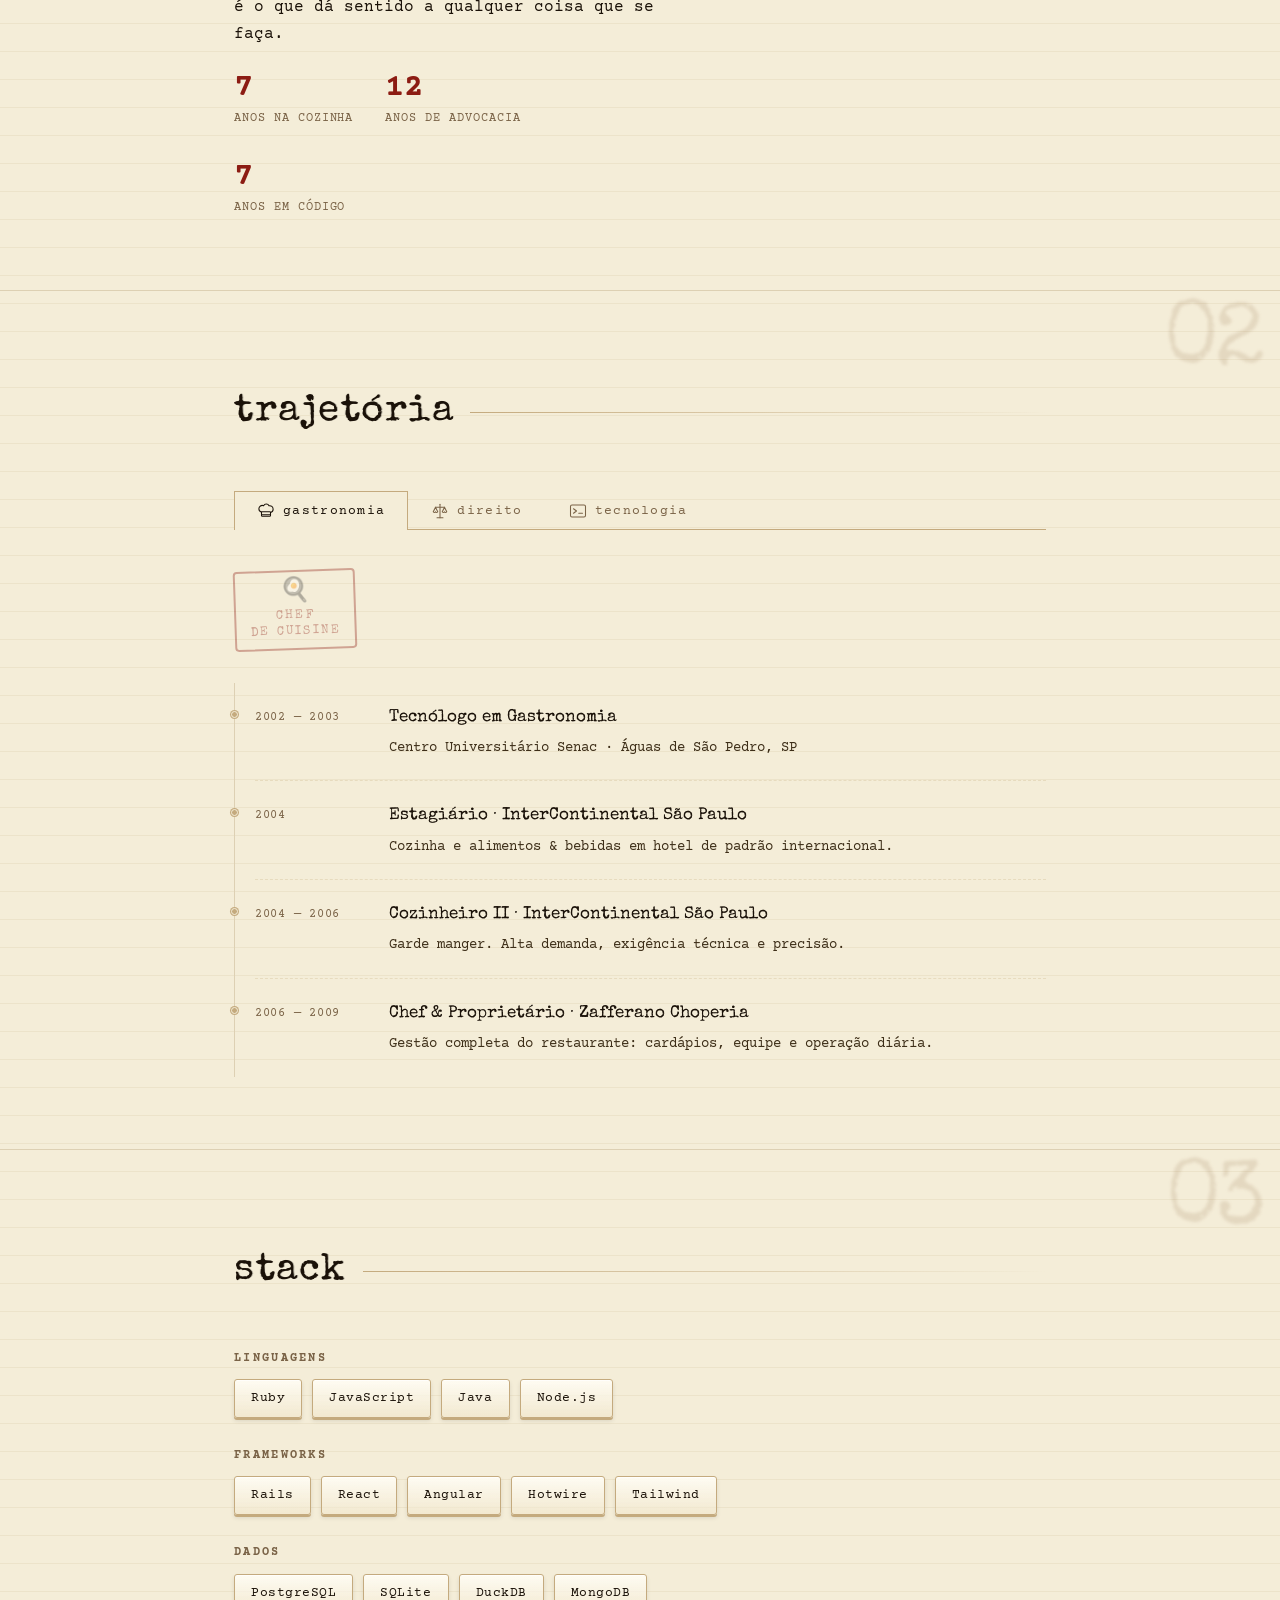
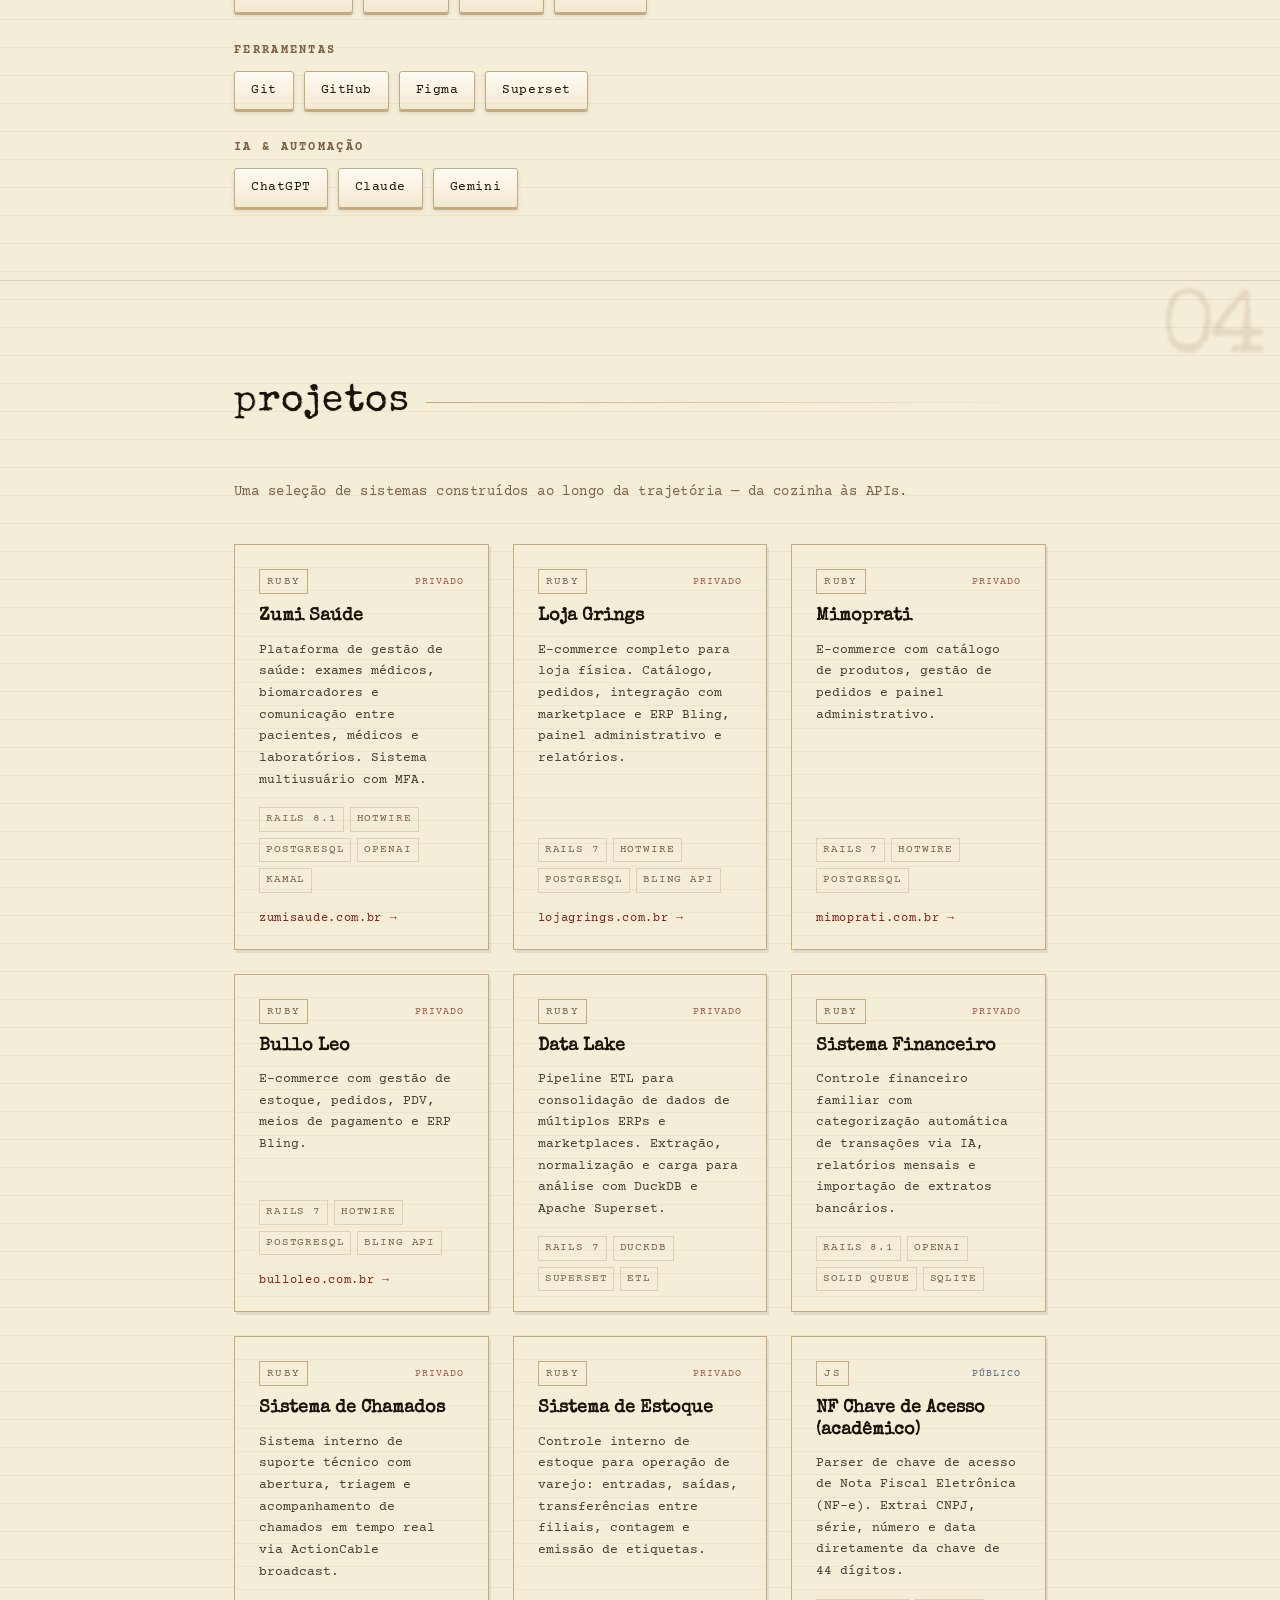
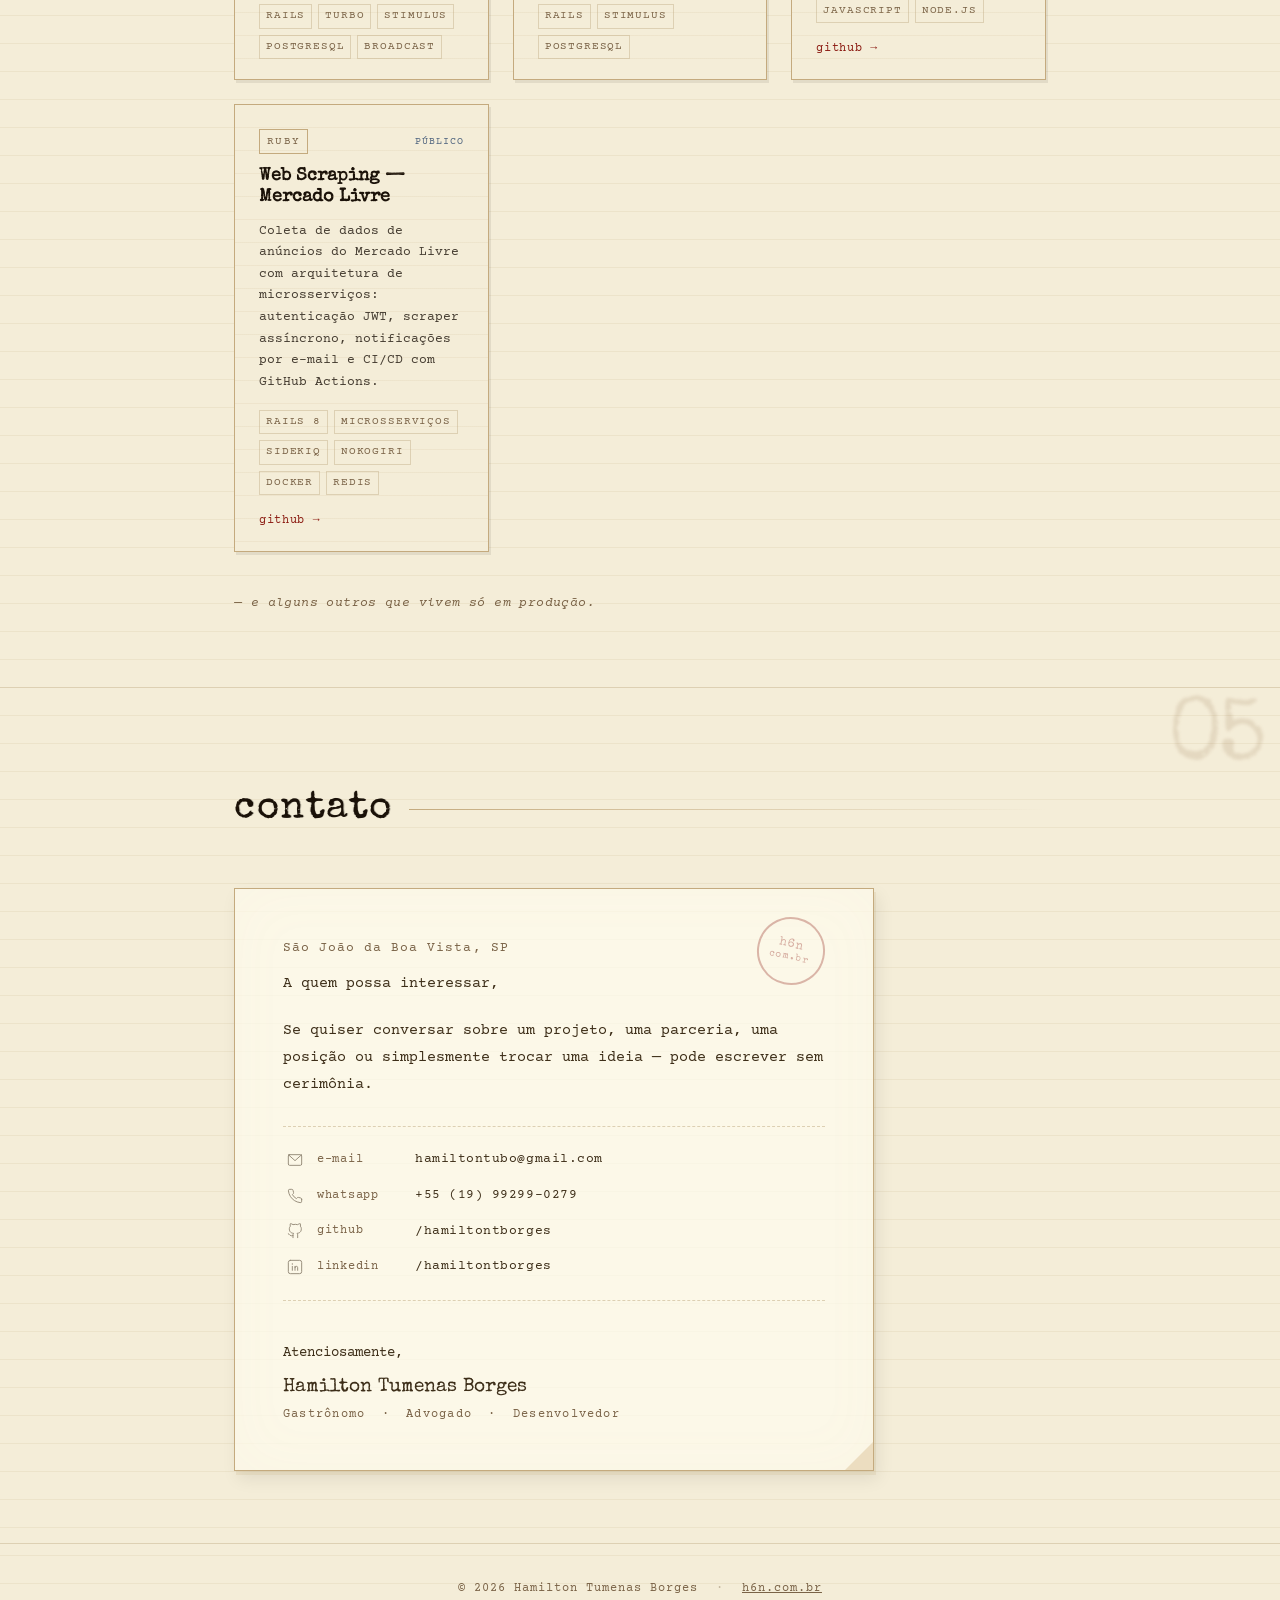
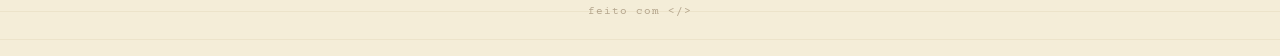
==== commit 7b718cd3: "fix: update project names for clarity and consistency in index.html" ====
--- a/index.html
+++ b/index.html
@@ -514,7 +514,7 @@
 						<span class="pc-lang">Ruby</span>
 						<span class="pc-badge">privado</span>
 					</div>
-					<h3 class="pc-name">lojagrings.com.br</h3>
+					<h3 class="pc-name">Loja Grings</h3>
 					<p class="pc-desc">E-commerce completo para loja física. Catálogo, pedidos, integração com marketplace e ERP
 						Bling, painel administrativo e relatórios.</p>
 					<div class="pc-tags">
@@ -531,32 +531,31 @@
 						<span class="pc-lang">Ruby</span>
 						<span class="pc-badge">privado</span>
 					</div>
-					<h3 class="pc-name">mimoprati.com.br</h3>
-					<p class="pc-desc">E-commerce com catálogo de produtos, integração com ERP Bling e marketplaces, gestão de
+					<h3 class="pc-name">Mimoprati</h3>
+					<p class="pc-desc">E-commerce com catálogo de produtos, gestão de
 						pedidos e painel administrativo.</p>
+					<div class="pc-tags">
+						<span class="pc-tag">Rails 7</span>
+						<span class="pc-tag">Hotwire</span>
+						<span class="pc-tag">PostgreSQL</span>
+					</div>
+					<a href="https://mimoprati.com.br" target="_blank" rel="noopener" class="pc-link">mimoprati.com.br →</a>
+				</article>
+
+				<article class="proj-card reveal-item">
+					<div class="pc-header">
+						<span class="pc-lang">Ruby</span>
+						<span class="pc-badge">privado</span>
+					</div>
+					<h3 class="pc-name">Bullo Leo</h3>
+					<p class="pc-desc">E-commerce com gestão de estoque, pedidos, PDV, meios de
+						pagamento e ERP Bling.</p>
 					<div class="pc-tags">
 						<span class="pc-tag">Rails 7</span>
 						<span class="pc-tag">Hotwire</span>
 						<span class="pc-tag">PostgreSQL</span>
 						<span class="pc-tag">Bling API</span>
 					</div>
-					<a href="https://mimoprati.com.br" target="_blank" rel="noopener" class="pc-link">mimoprati.com.br →</a>
-				</article>
-
-				<article class="proj-card reveal-item">
-					<div class="pc-header">
-						<span class="pc-lang">Ruby</span>
-						<span class="pc-badge">privado</span>
-					</div>
-					<h3 class="pc-name">bulloleo.com.br</h3>
-					<p class="pc-desc">E-commerce com gestão de estoque, pedidos, integração com transportadoras, meios de
-						pagamento e ERP Bling.</p>
-					<div class="pc-tags">
-						<span class="pc-tag">Rails 7</span>
-						<span class="pc-tag">Hotwire</span>
-						<span class="pc-tag">PostgreSQL</span>
-						<span class="pc-tag">Bling API</span>
-					</div>
 					<a href="https://bulloleo.com.br" target="_blank" rel="noopener" class="pc-link">bulloleo.com.br →</a>
 				</article>
 
@@ -581,7 +580,7 @@
 						<span class="pc-lang">Ruby</span>
 						<span class="pc-badge">privado</span>
 					</div>
-					<h3 class="pc-name">Financas</h3>
+					<h3 class="pc-name">Sistema Financeiro</h3>
 					<p class="pc-desc">Controle financeiro familiar com categorização automática de transações via IA, relatórios
 						mensais e importação de extratos bancários.</p>
 					<div class="pc-tags">
@@ -629,7 +628,7 @@
 						<span class="pc-lang">JS</span>
 						<span class="pc-badge pc-badge-pub">público</span>
 					</div>
-					<h3 class="pc-name">NF Chave de Acesso</h3>
+					<h3 class="pc-name">NF Chave de Acesso (acadêmico)</h3>
 					<p class="pc-desc">Parser de chave de acesso de Nota Fiscal Eletrônica (NF-e). Extrai CNPJ, série, número e
 						data diretamente da chave de 44 dígitos.</p>
 					<div class="pc-tags">
--- a/css/style.css
+++ b/css/style.css
@@ -580,6 +580,10 @@
 	color: var(--ink-faded);
 	text-decoration: none;
 	animation: breathe 2.5s ease-in-out infinite;
+}
+
+.hero-scroll-hint:hover {
+	text-decoration: none;
 }
 
 .scroll-arrow {
@@ -1059,10 +1063,7 @@
 	box-shadow: 0 0 0 var(--border), inset 0 2px 3px rgba(0, 0, 0, .15);
 }
 
-.key-ai {
-	border-color: rgba(22, 53, 96, .25);
-	color: var(--blue-ribbon);
-}
+
 
 @keyframes keyAppear {
 	from {
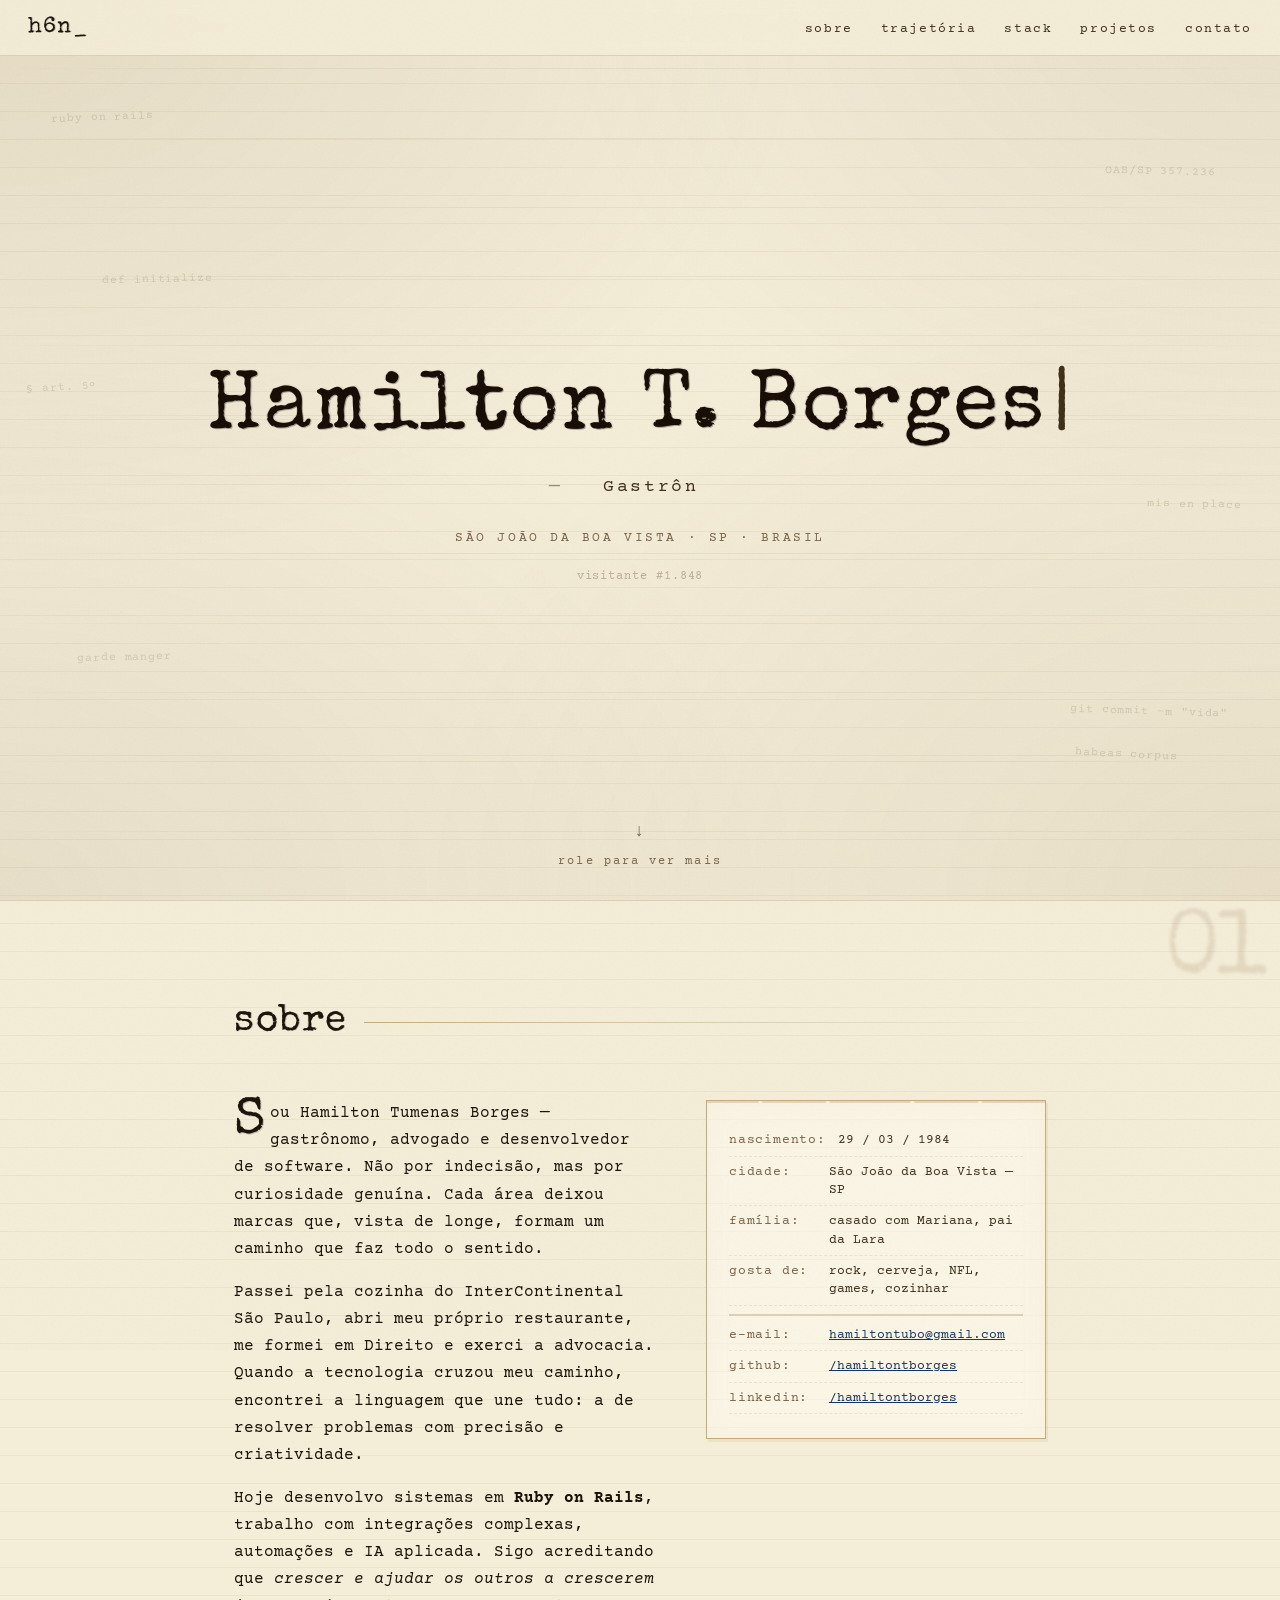
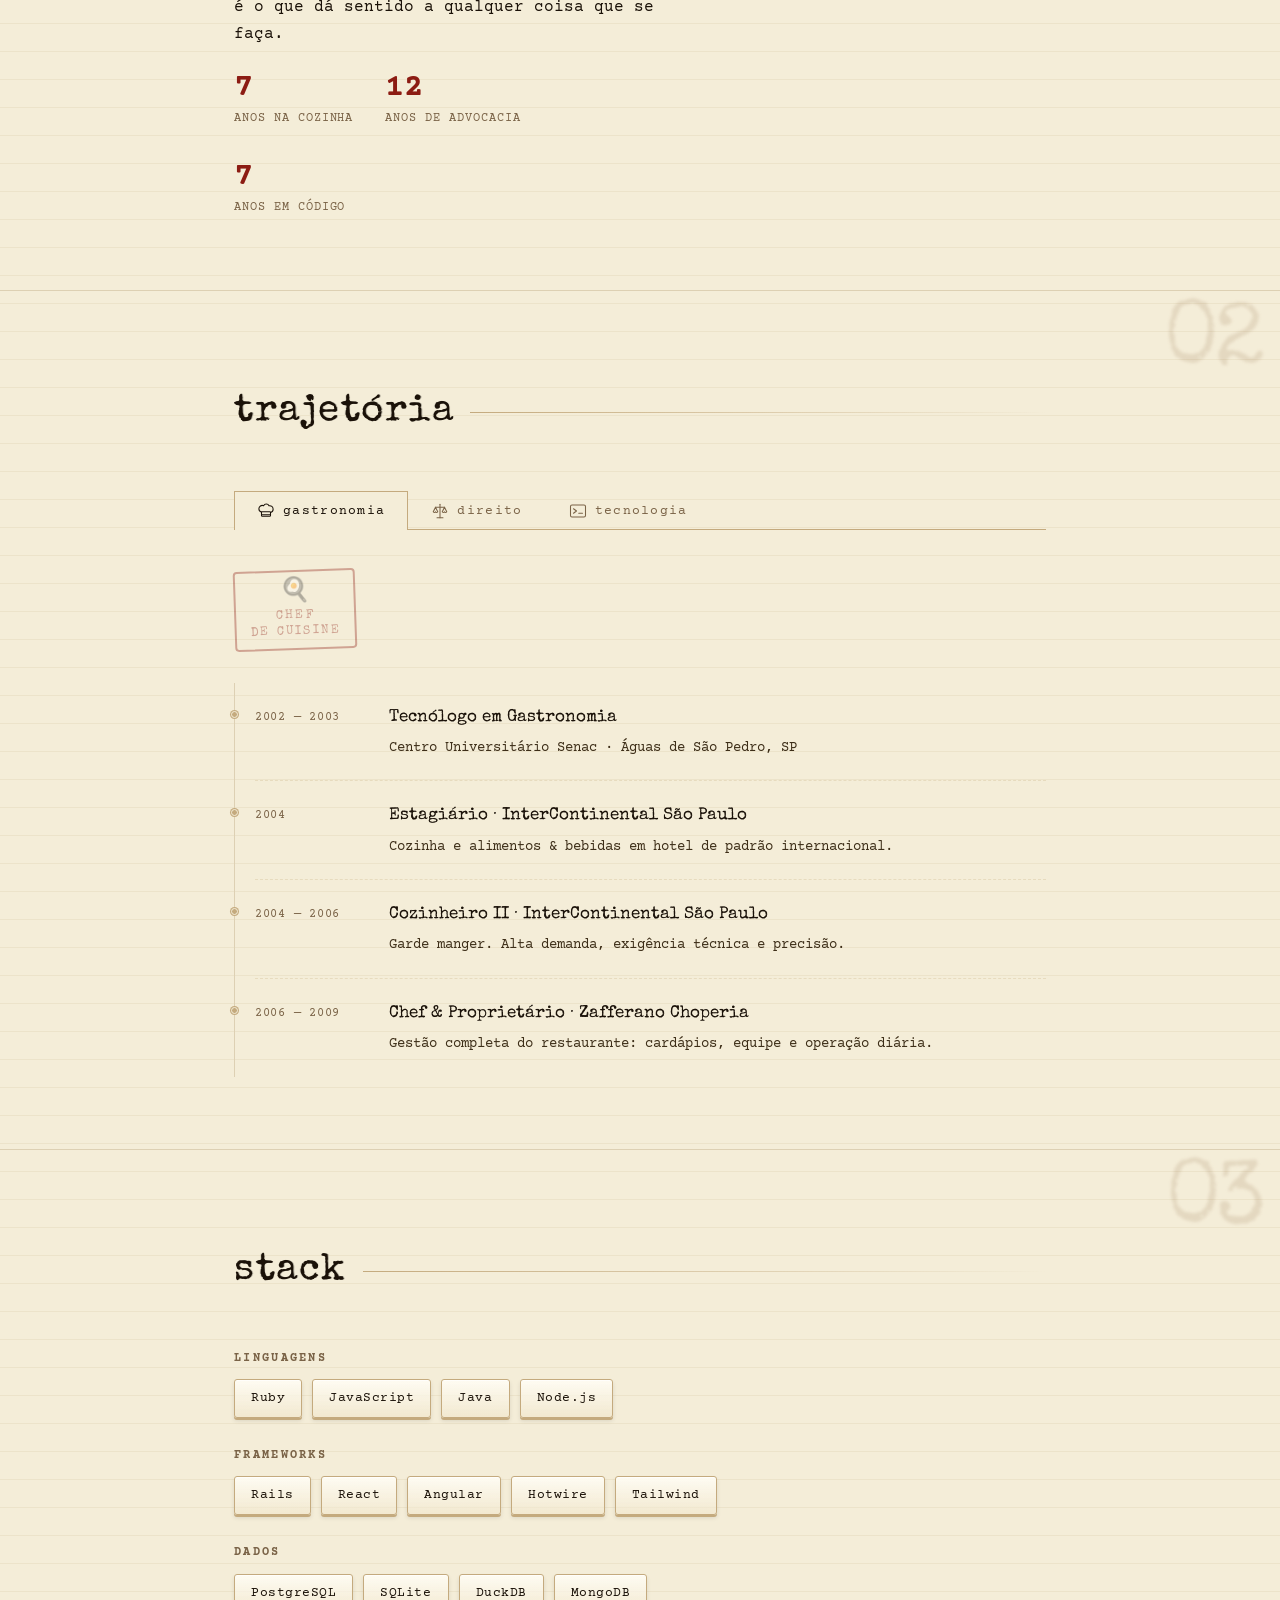
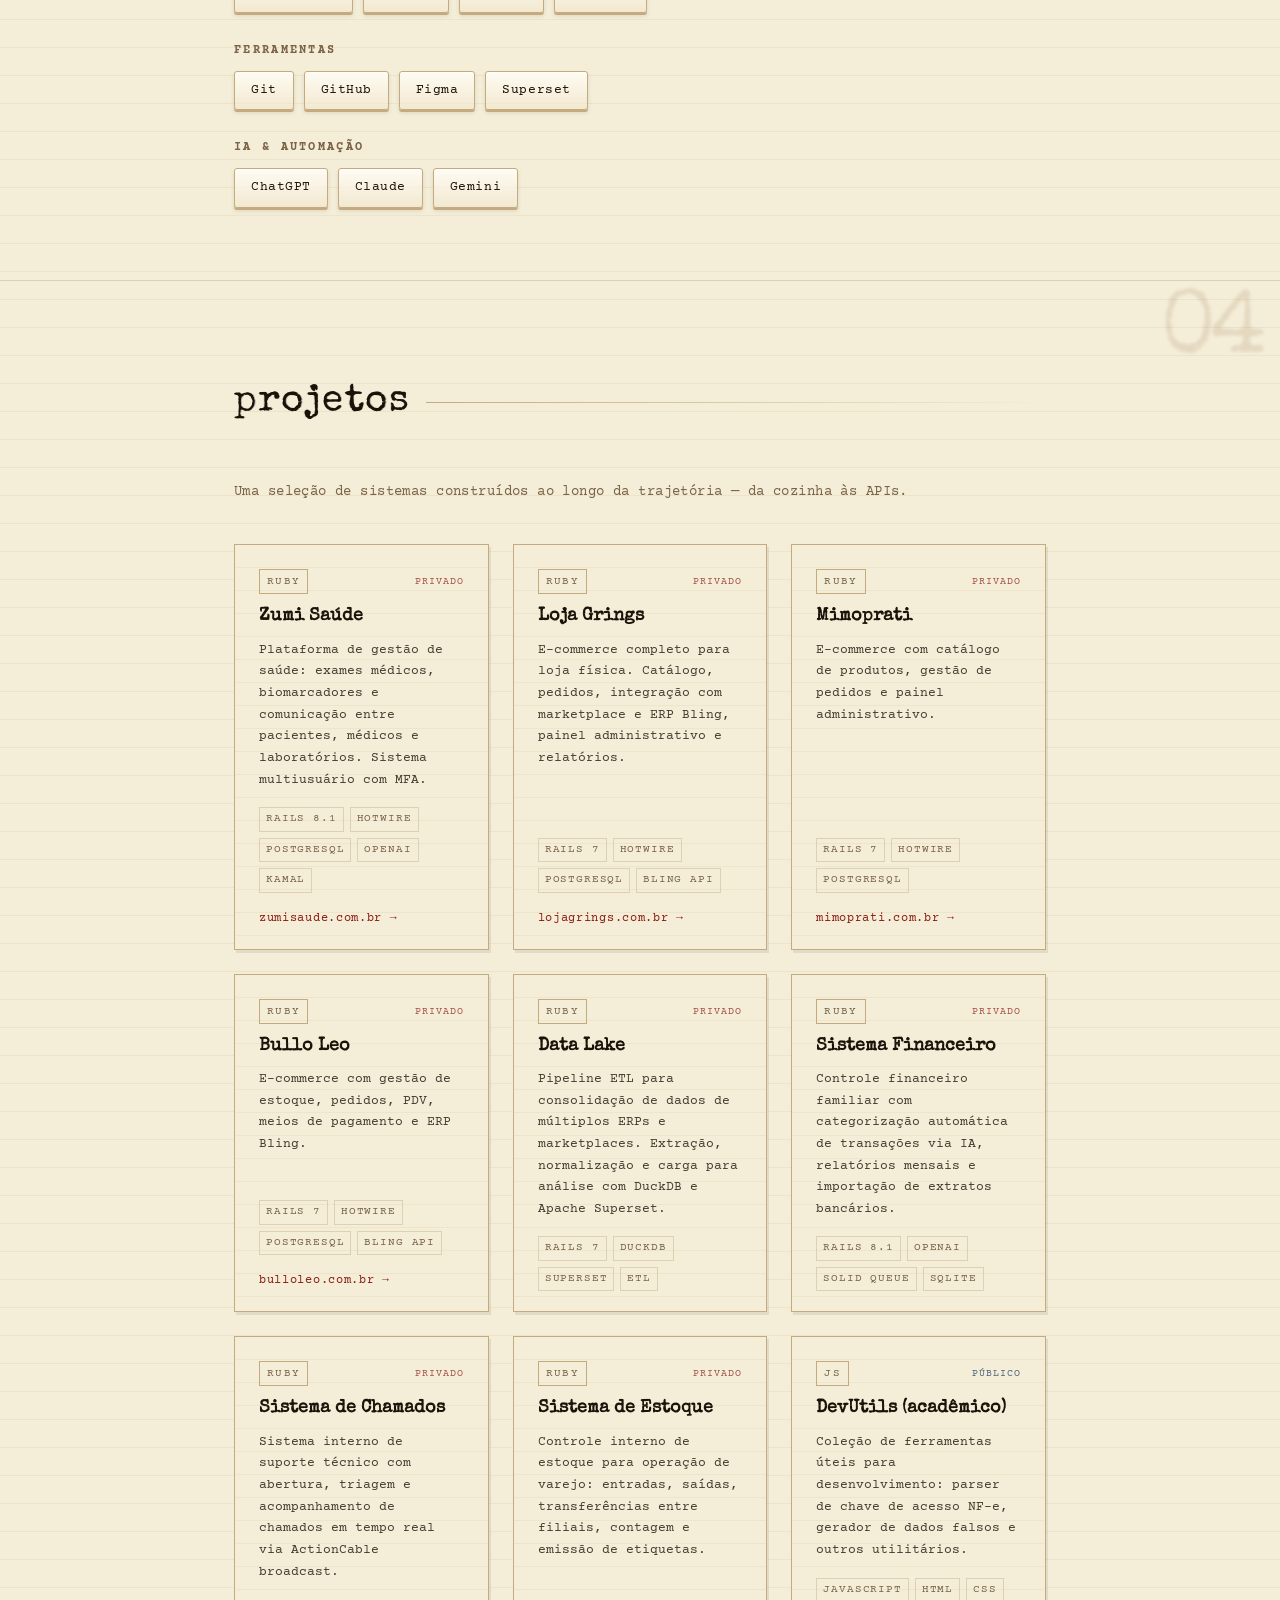
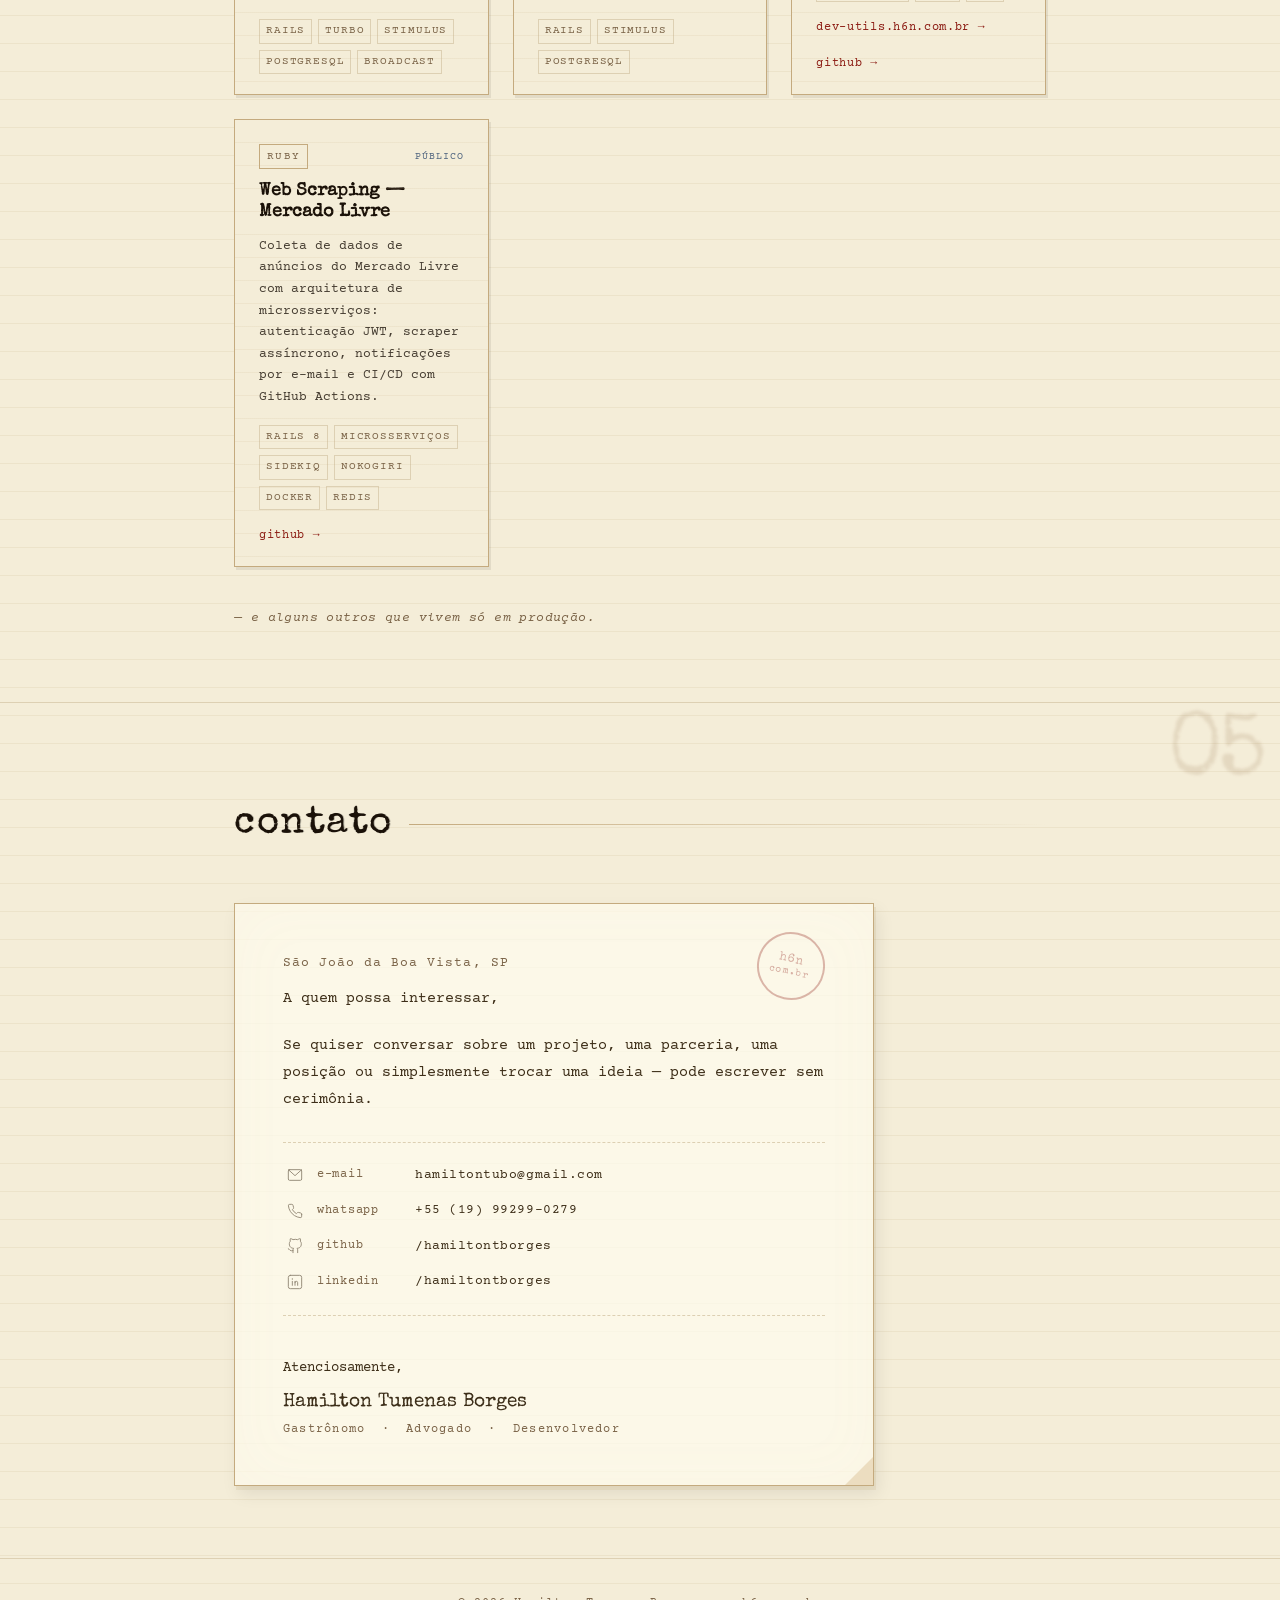
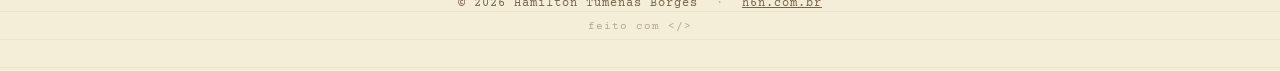
==== commit 17831204: "fix: update project description and links for DevUtils in index.html" ====
--- a/index.html
+++ b/index.html
@@ -628,15 +628,18 @@
 						<span class="pc-lang">JS</span>
 						<span class="pc-badge pc-badge-pub">público</span>
 					</div>
-					<h3 class="pc-name">NF Chave de Acesso (acadêmico)</h3>
-					<p class="pc-desc">Parser de chave de acesso de Nota Fiscal Eletrônica (NF-e). Extrai CNPJ, série, número e
-						data diretamente da chave de 44 dígitos.</p>
+					<h3 class="pc-name">DevUtils (acadêmico)</h3>
+					<p class="pc-desc">Coleção de ferramentas úteis para desenvolvimento: parser de chave de acesso NF-e, gerador
+						de dados falsos e outros utilitários.</p>
 					<div class="pc-tags">
 						<span class="pc-tag">JavaScript</span>
-						<span class="pc-tag">Node.js</span>
-					</div>
-					<a href="https://github.com/hamiltontborges/nf_chave_acesso" target="_blank" rel="noopener"
-						class="pc-link">github →</a>
+						<span class="pc-tag">HTML</span>
+						<span class="pc-tag">CSS</span>
+					</div>
+					<a href="https://dev-utils.h6n.com.br" target="_blank" rel="noopener" class="pc-link">dev-utils.h6n.com.br
+						→</a>
+					<a href="https://github.com/hamiltontborges/dev-utils" target="_blank" rel="noopener" class="pc-link">github
+						→</a>
 				</article>
 
 				<article class="proj-card reveal-item">
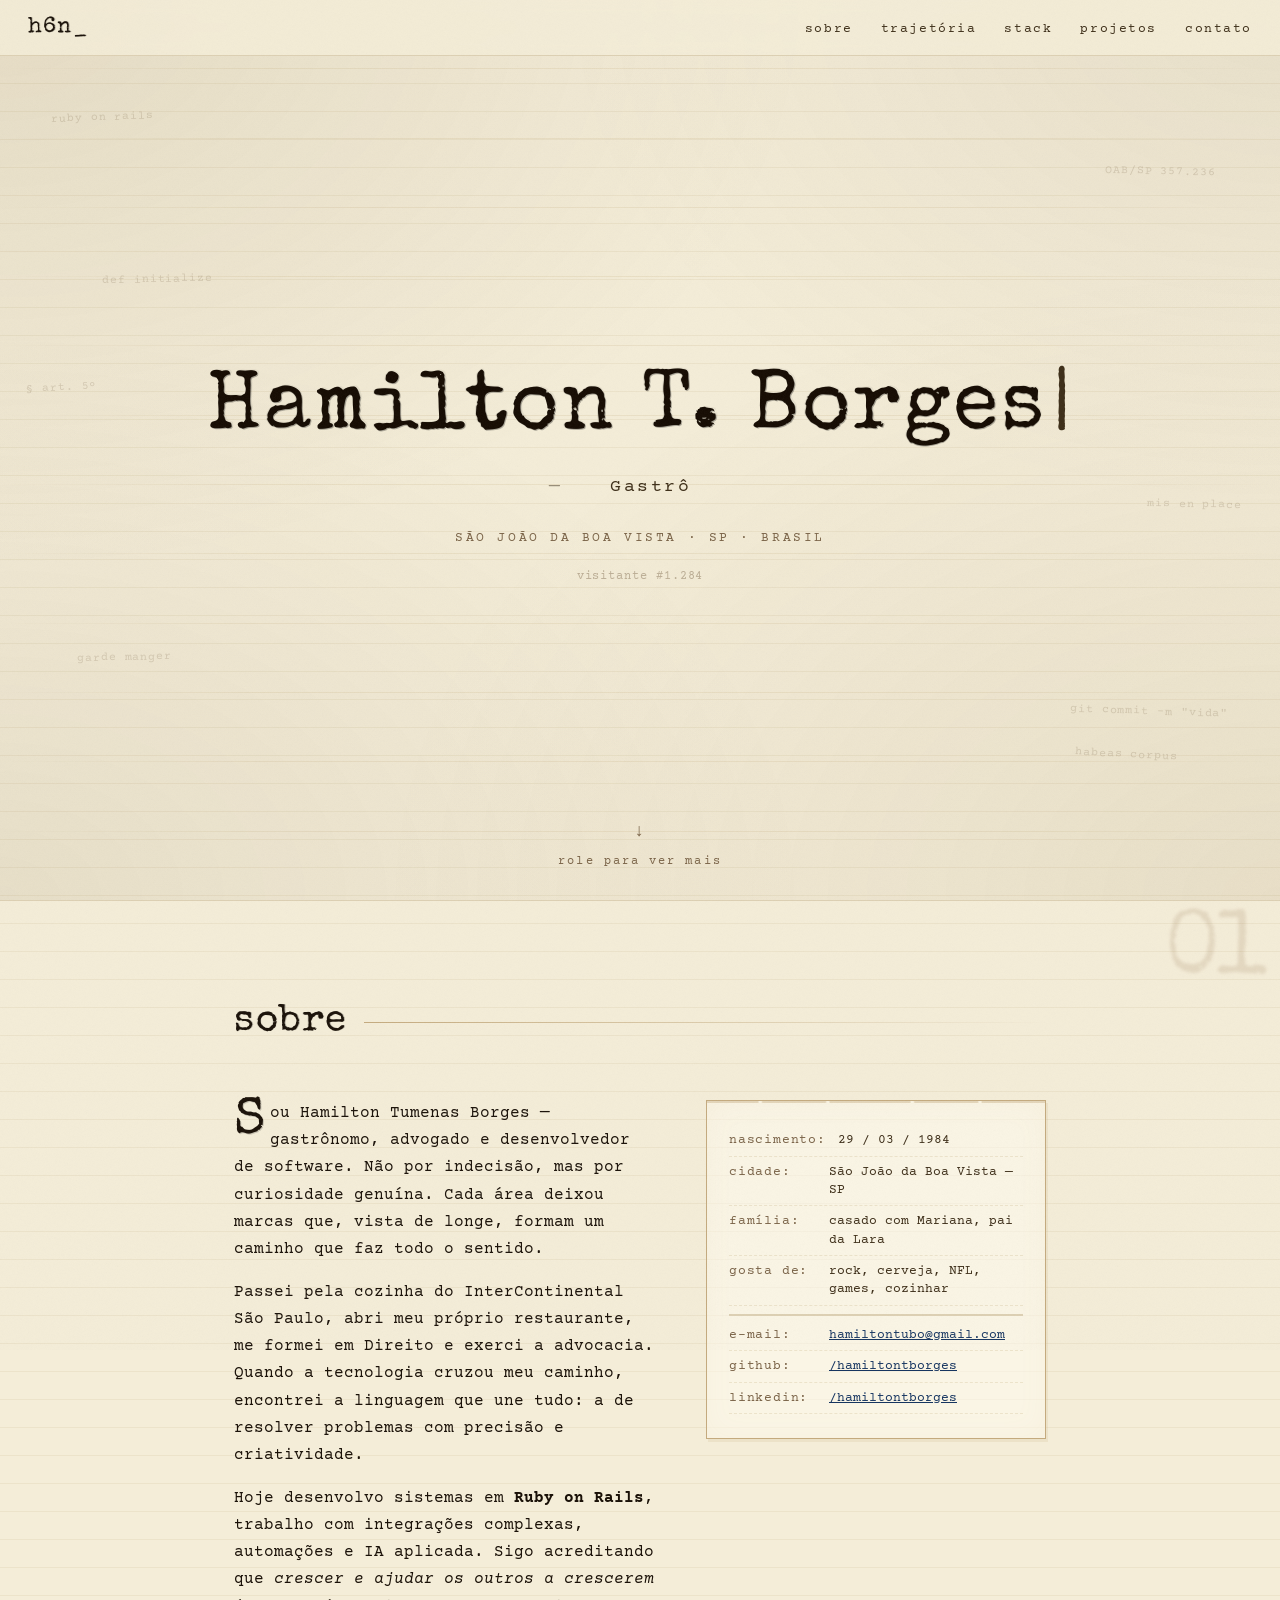
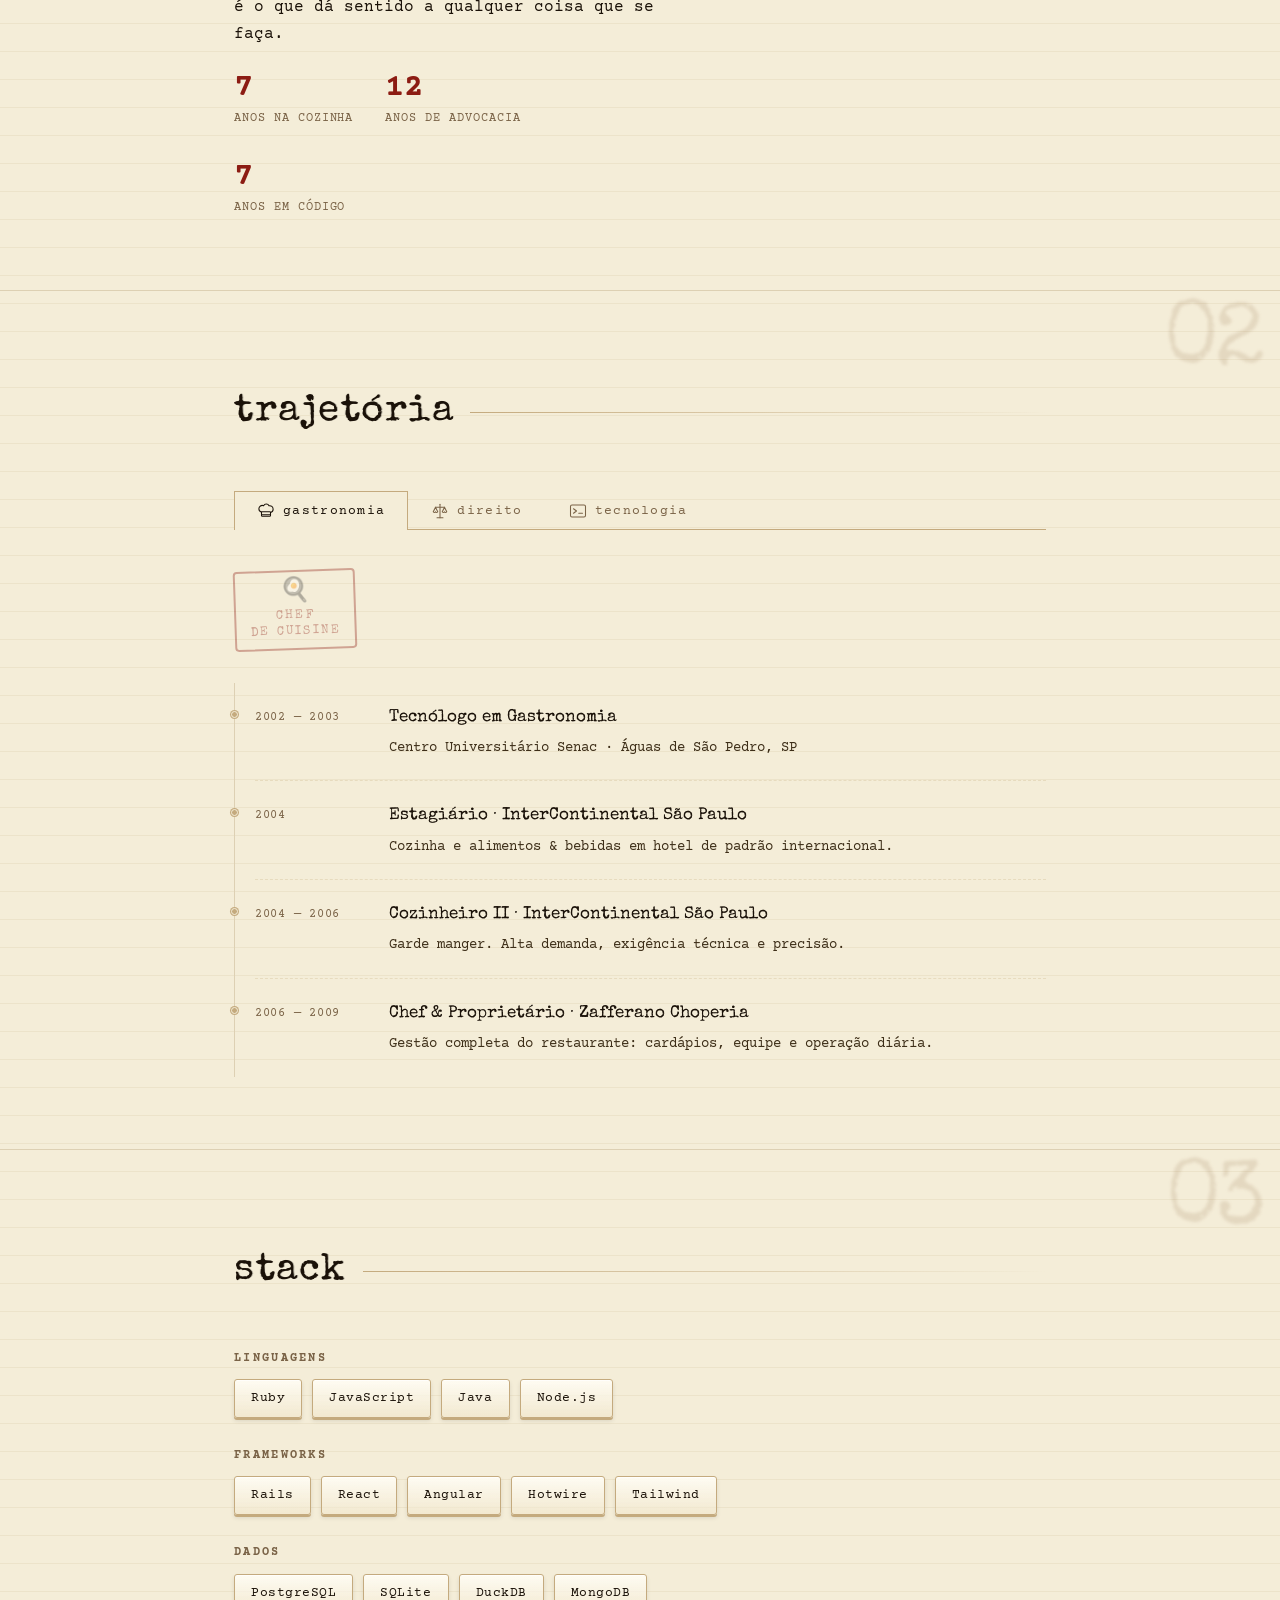
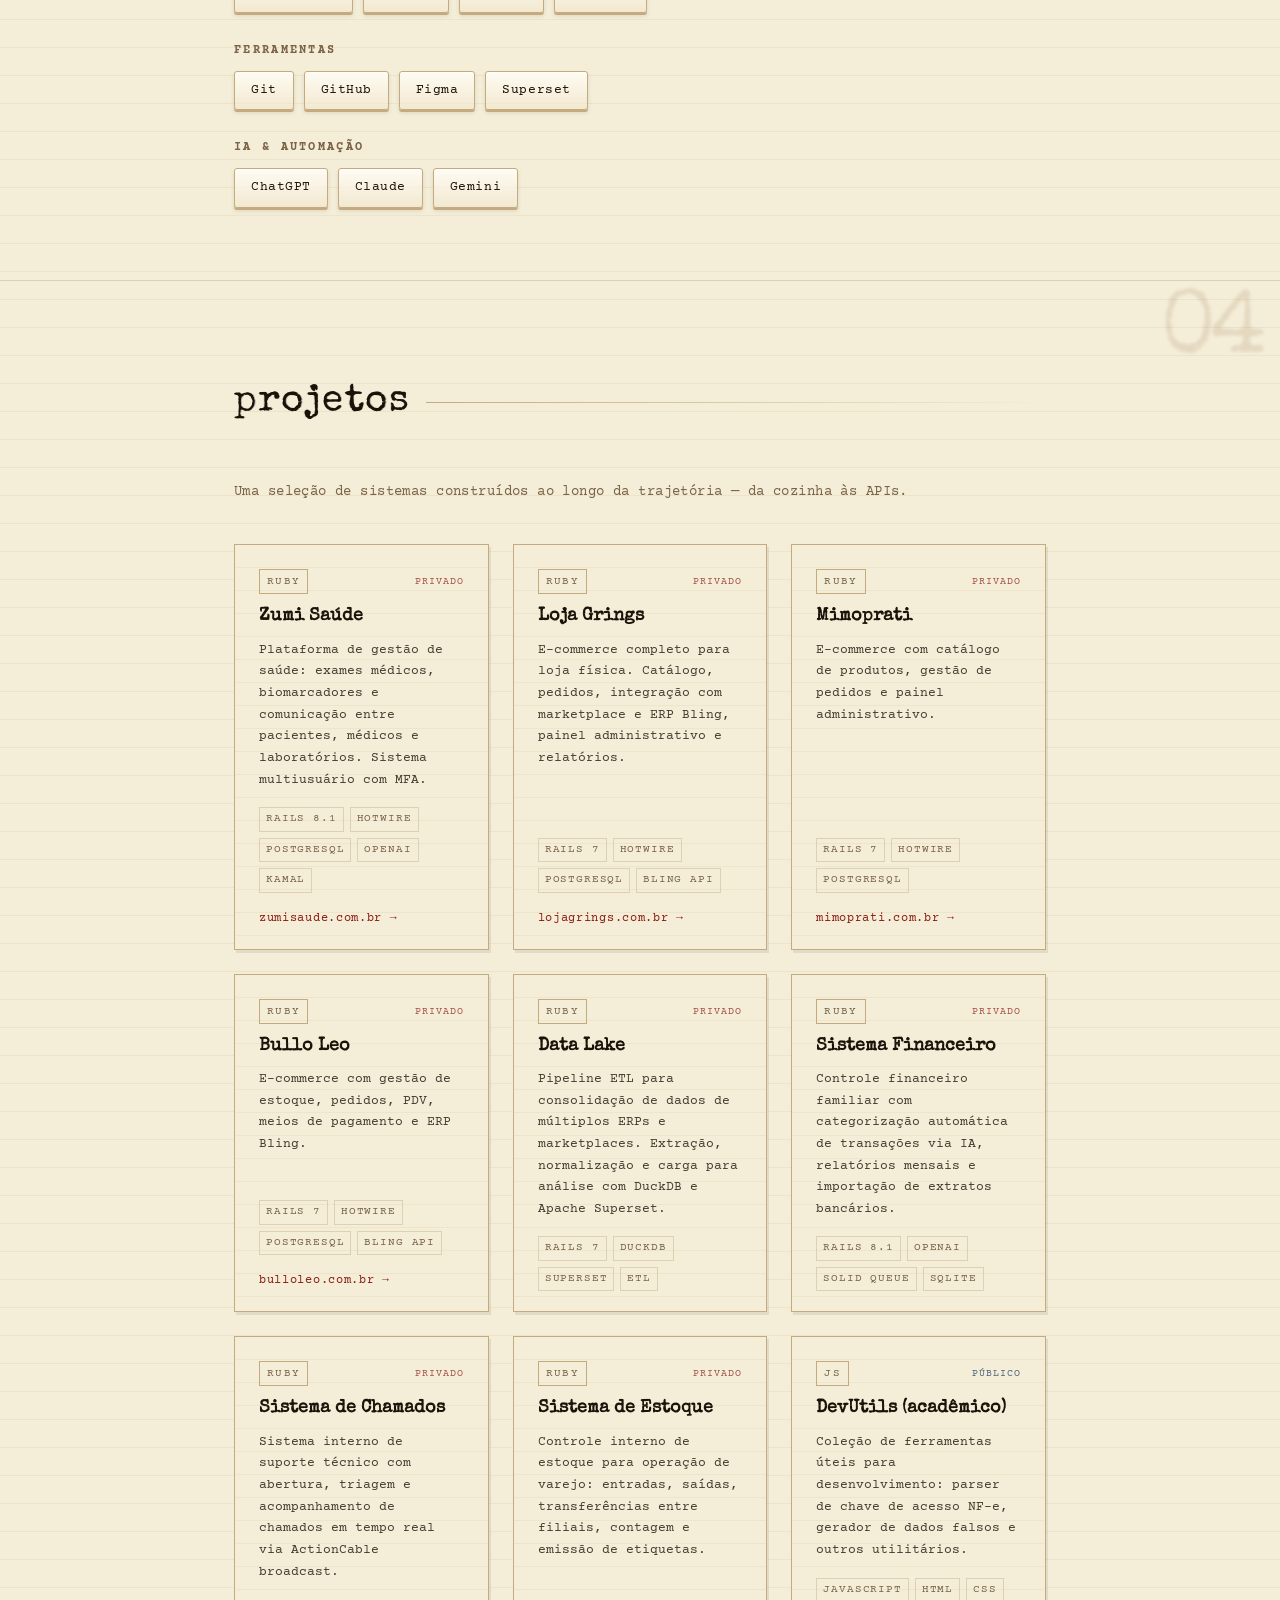
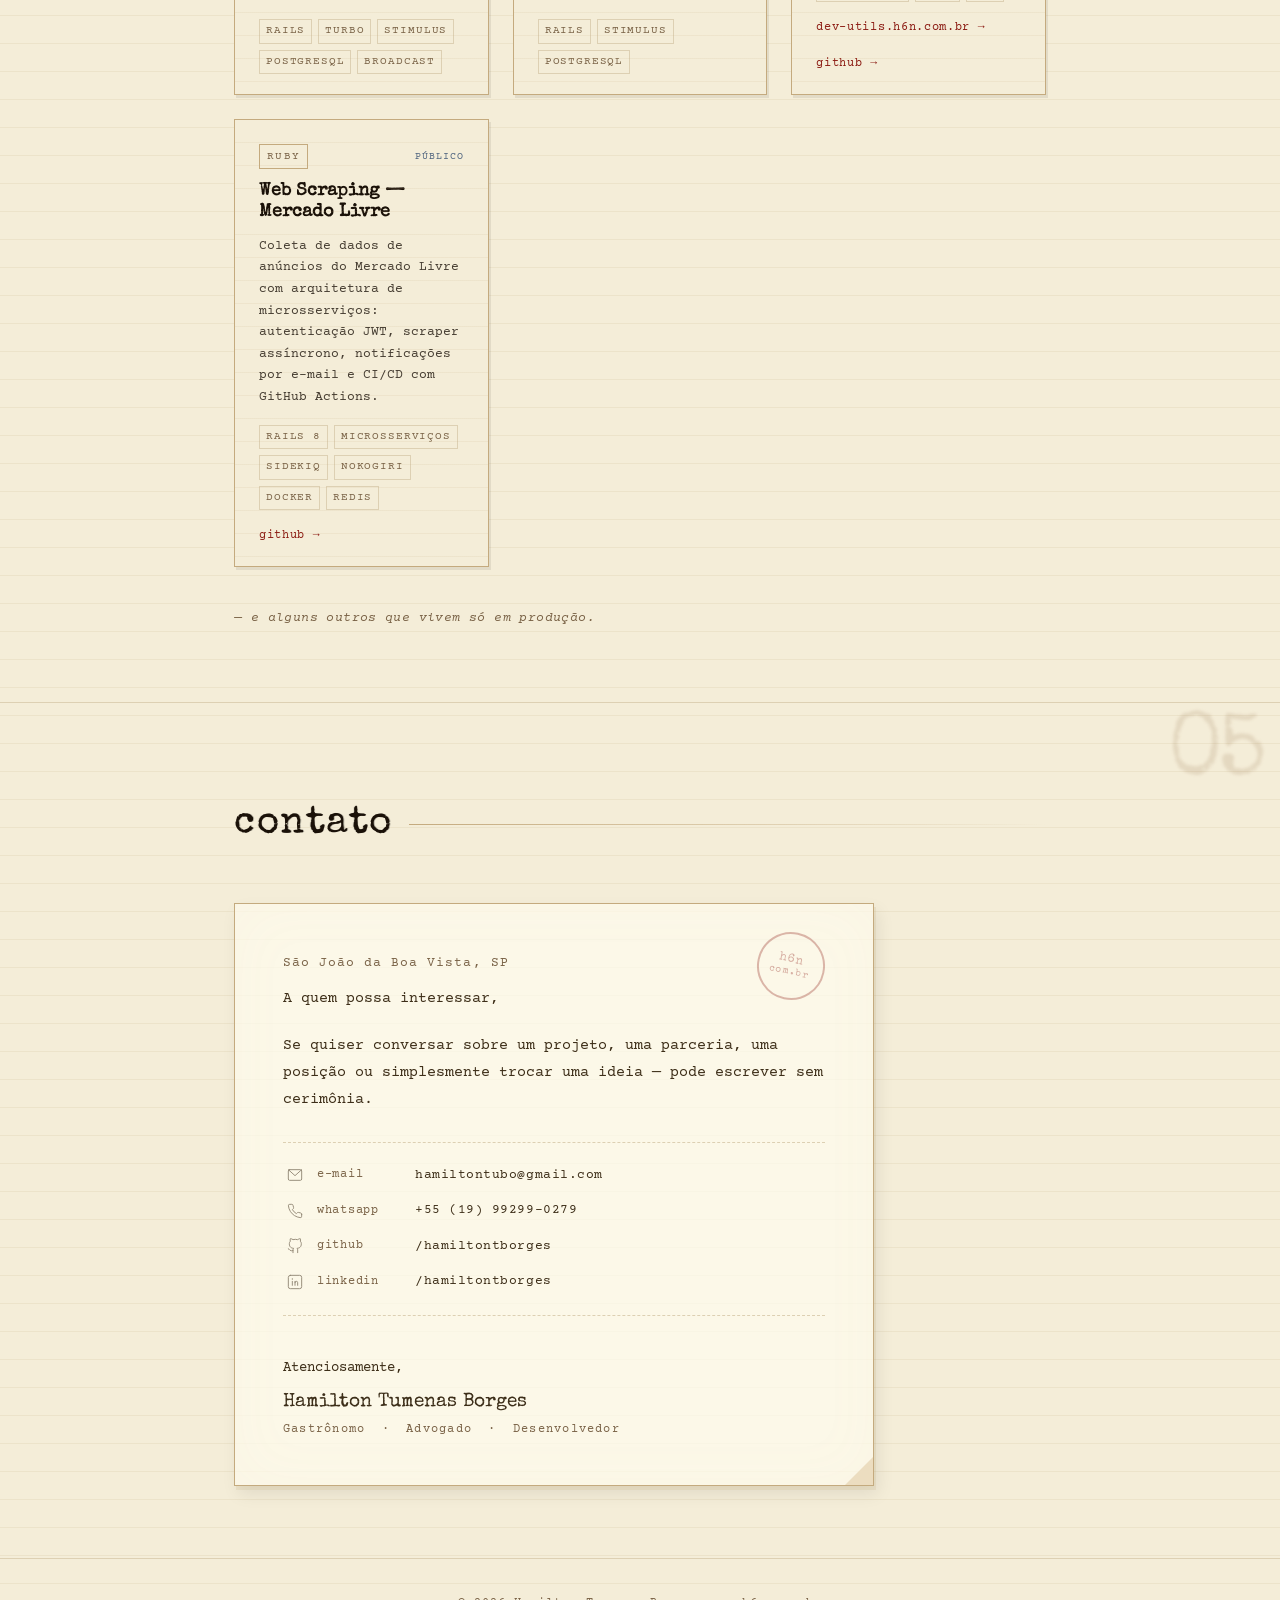
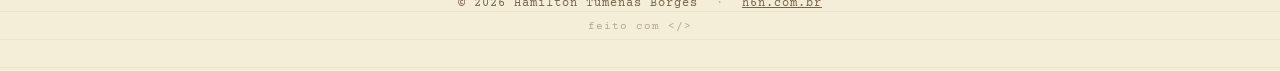
==== commit d021c4d5: "fix: update timeline entries for educational experience in index.html" ====
--- a/index.html
+++ b/index.html
@@ -381,17 +381,17 @@
 						</div>
 					</div>
 					<div class="tl-item reveal-item">
+						<div class="tl-year">2021 — 2022</div>
+						<div class="tl-body">
+							<h3>Mentor de Projetos Acadêmicos · UNIFEOB</h3>
+							<p>ADS e Ciência da Computação.</p>
+						</div>
+					</div>
+					<div class="tl-item reveal-item">
 						<div class="tl-year">2022</div>
 						<div class="tl-body">
 							<h3>Pós-Graduação · Desenvolvimento Web Full Stack</h3>
 							<p>Anhanguera Educacional</p>
-						</div>
-					</div>
-					<div class="tl-item reveal-item">
-						<div class="tl-year">2021 — 2022</div>
-						<div class="tl-body">
-							<h3>Mentor de Projetos Acadêmicos · UNIFEOB</h3>
-							<p>ADS e Ciência da Computação.</p>
 						</div>
 					</div>
 					<div class="tl-item reveal-item">
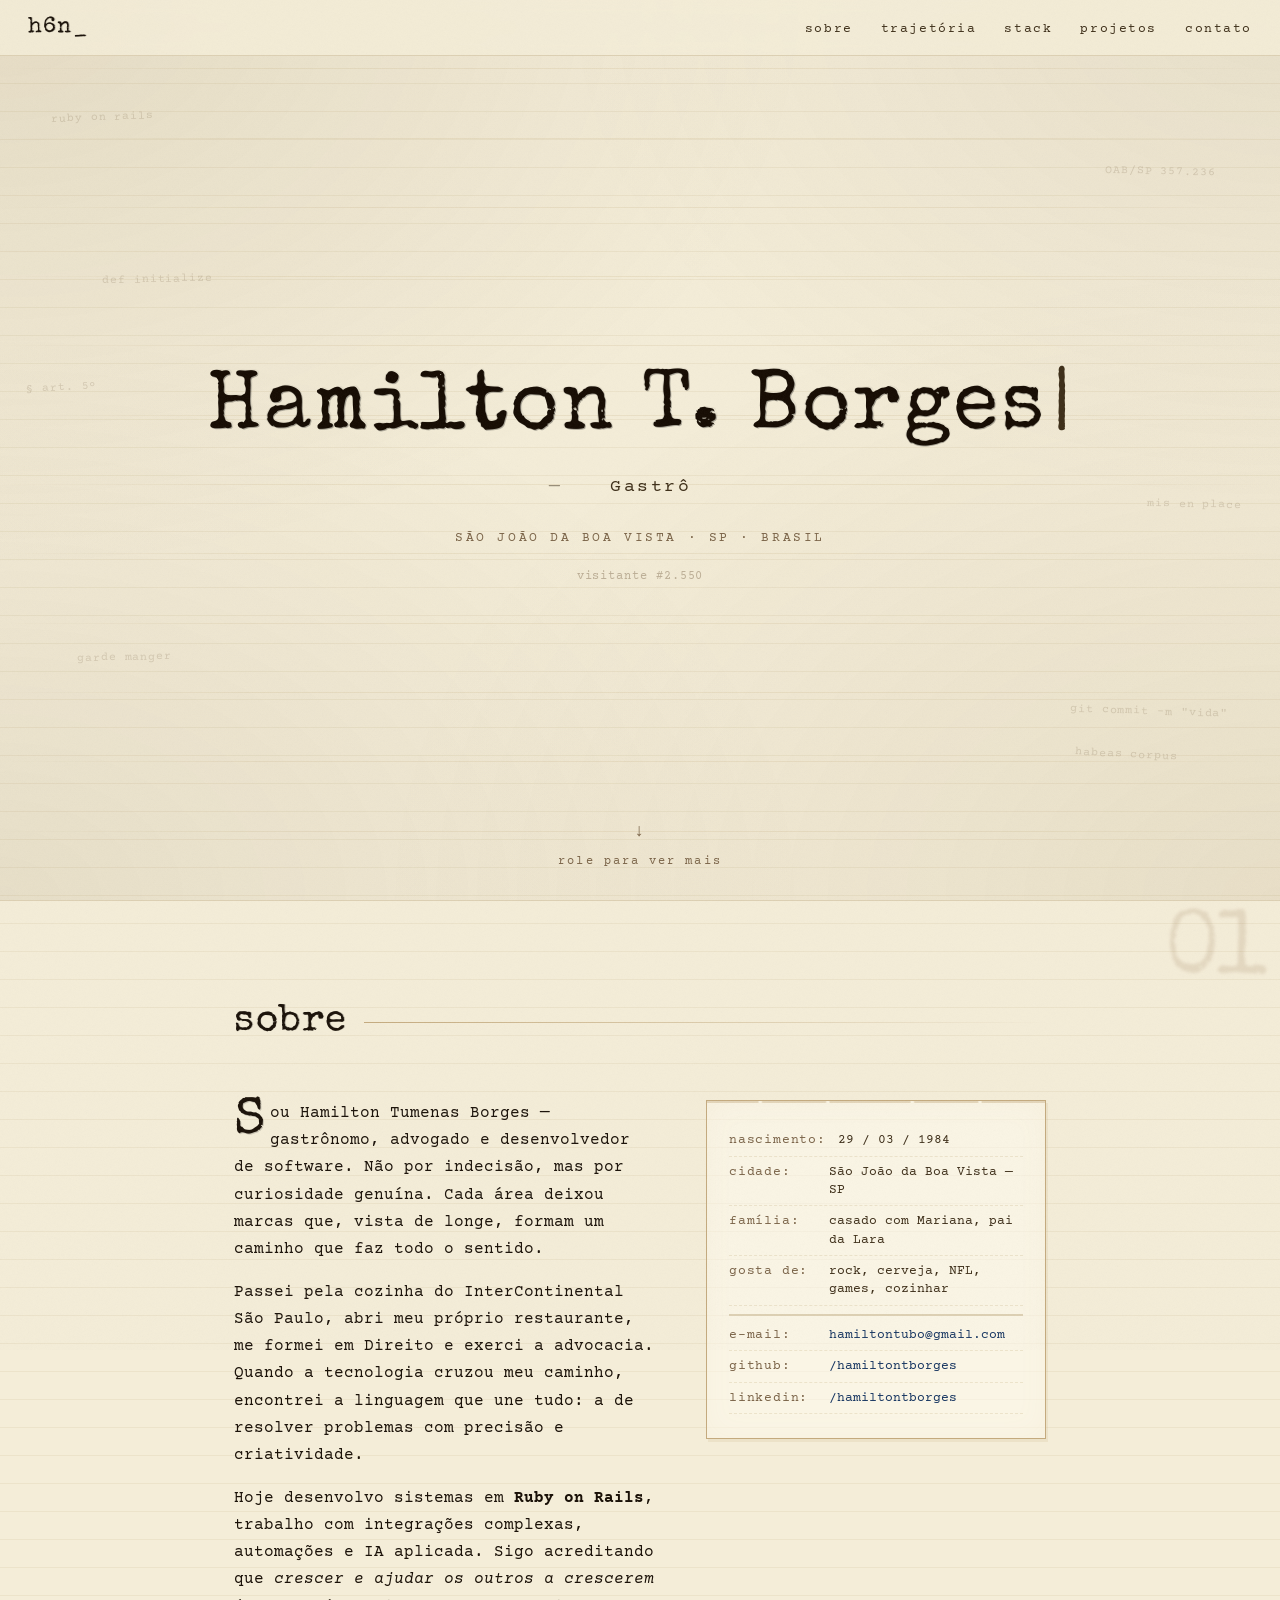
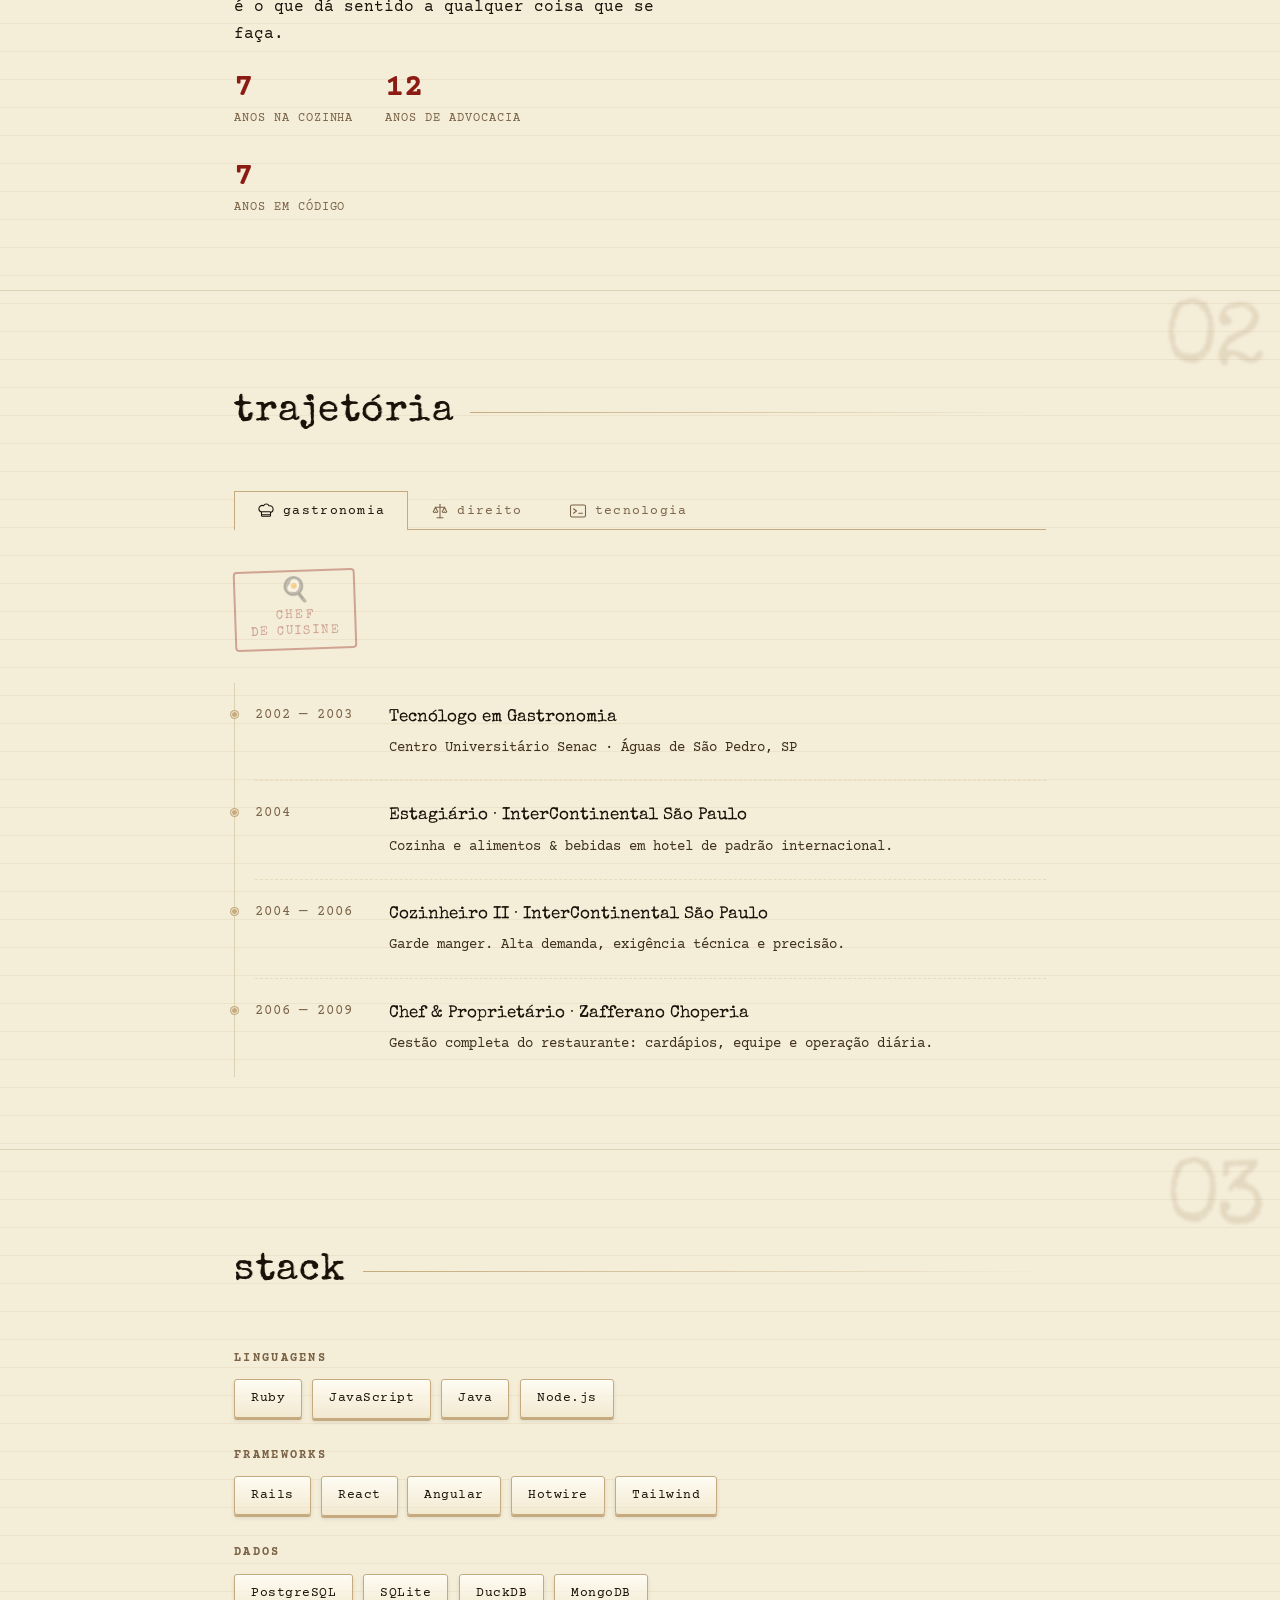
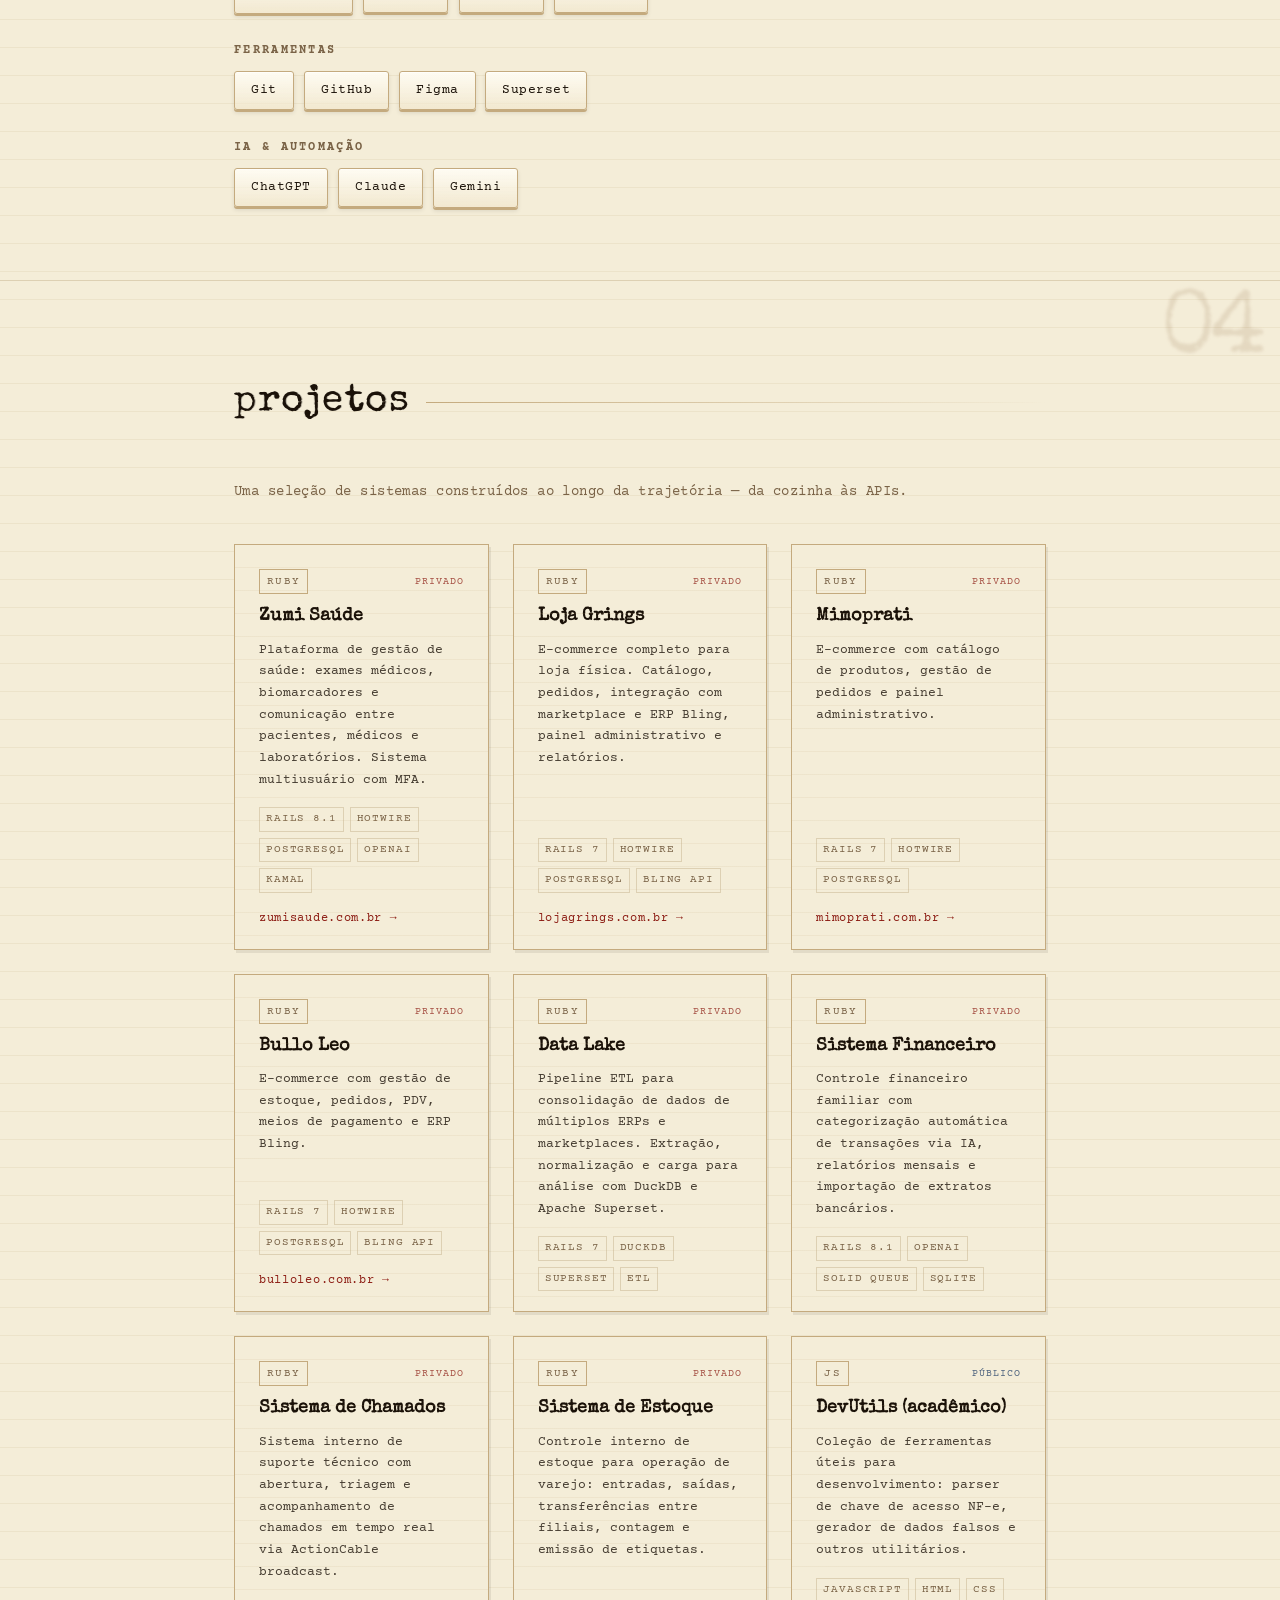
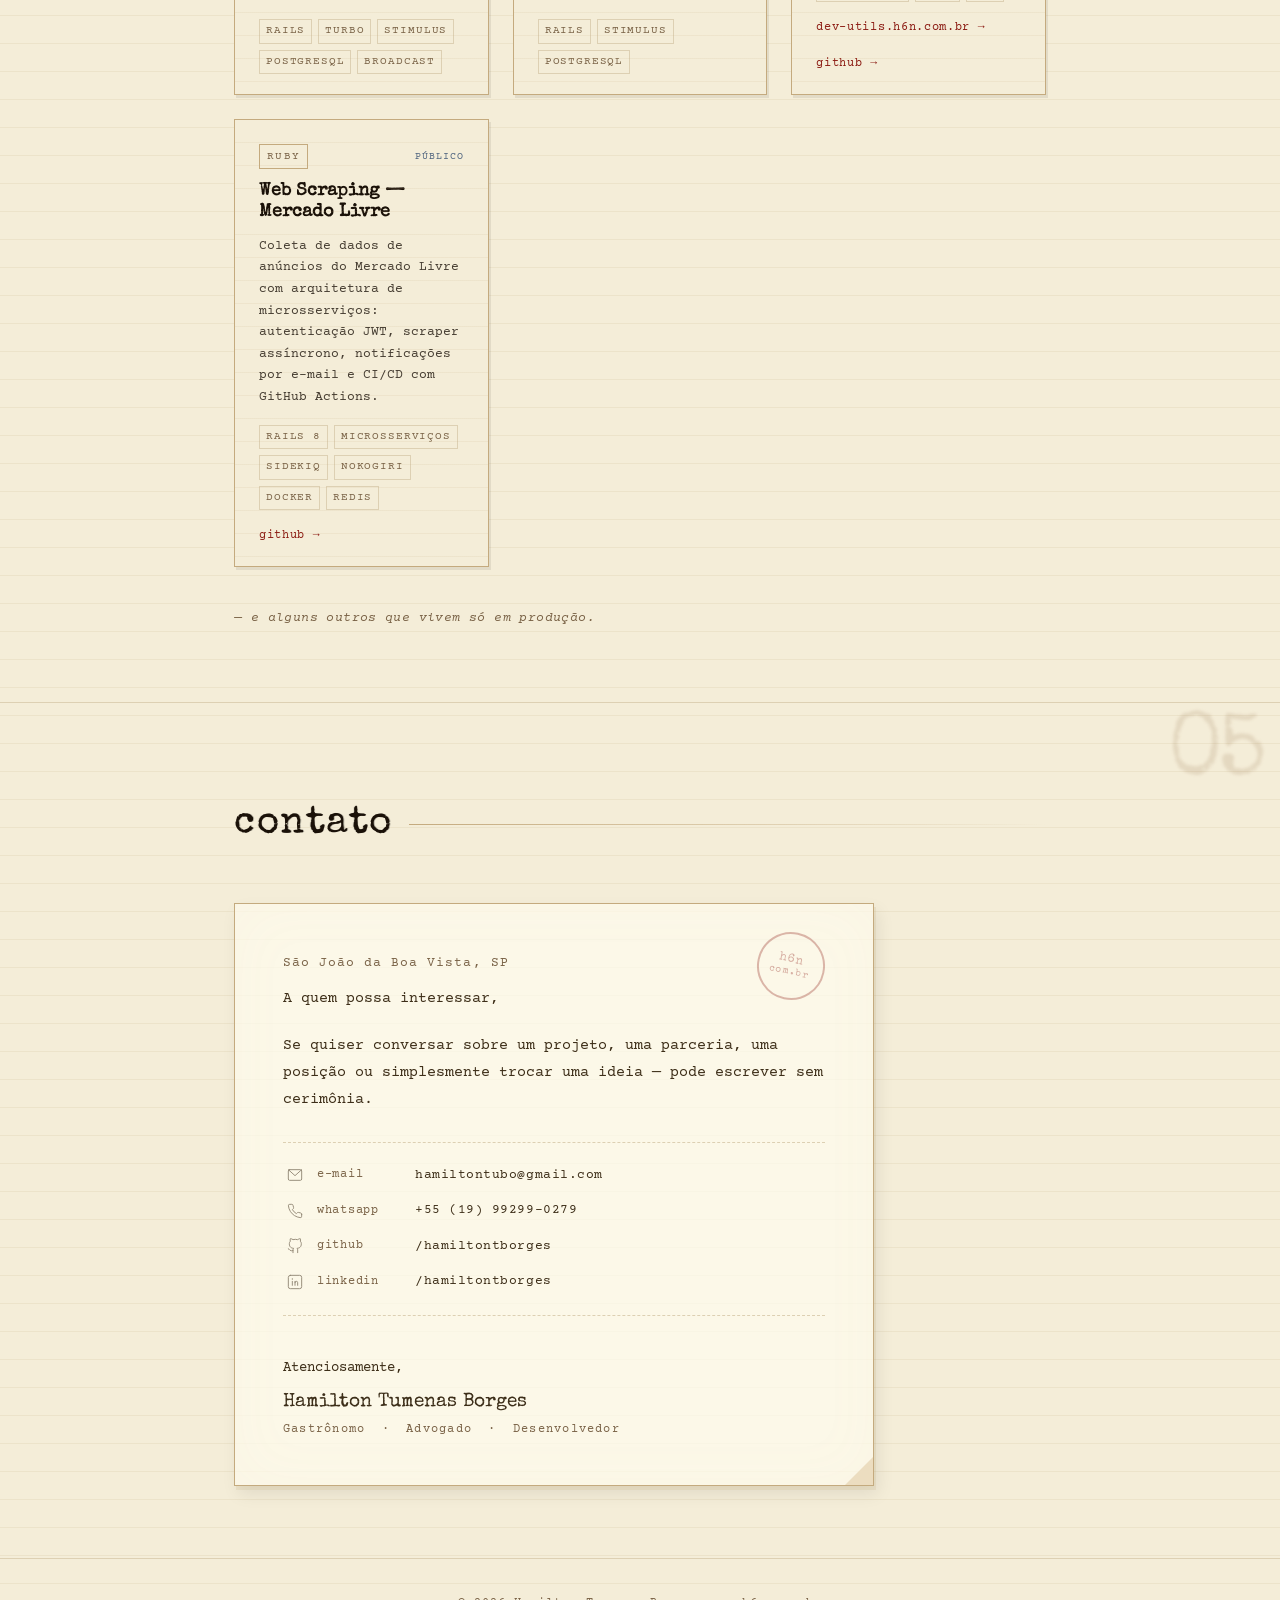
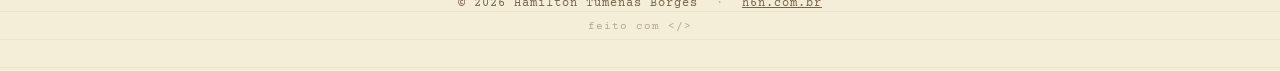
==== commit ecc198c1: "fix: add accessibility features with screen reader support and update meta keywords" ====
--- a/index.html
+++ b/index.html
@@ -10,7 +10,7 @@
 	<meta name="description"
 		content="Hamilton Tumenas Borges — Desenvolvedor Ruby on Rails, ex-chef e advogado. Sistemas web, integrações com ERPs e marketplaces, IA aplicada. São João da Boa Vista, SP.">
 	<meta name="keywords"
-		content="Ruby on Rails, desenvolvedor, software, Rails, Hamilton Borges, h6n, São João da Boa Vista, web scraping, e-commerce, Hotwire, PostgreSQL">
+		content="Ruby on Rails, desenvolvedor, software, Rails, Hamilton Tumenas Borges, Hamilton Borges, h6n, São João da Boa Vista, web scraping, e-commerce, Hotwire, PostgreSQL">
 	<meta name="author" content="Hamilton Tumenas Borges">
 	<meta name="robots" content="index, follow">
 	<meta name="theme-color" content="#f4edd8">
@@ -129,6 +129,7 @@
 		</div>
 
 		<div class="hero-content">
+			<h1 class="sr-only">Hamilton Tumenas Borges — Desenvolvedor Ruby on Rails</h1>
 			<div class="hero-name-wrap">
 				<span class="hero-name" id="heroName"></span><span class="hero-cursor blink">|</span>
 			</div>
--- a/css/style.css
+++ b/css/style.css
@@ -1,3 +1,18 @@
+/* ─────────────────────────────────────────
+   ACCESSIBILITY
+───────────────────────────────────────── */
+.sr-only {
+	position: absolute;
+	width: 1px;
+	height: 1px;
+	padding: 0;
+	margin: -1px;
+	overflow: hidden;
+	clip: rect(0, 0, 0, 0);
+	white-space: nowrap;
+	border: 0;
+}
+
 /* ─────────────────────────────────────────
    RESET & CUSTOM PROPERTIES
 ───────────────────────────────────────── */
@@ -783,6 +798,37 @@
 
 .chapter.active {
 	display: block;
+	animation: chapterIn .28s ease forwards;
+}
+
+.chapter.ch-leaving {
+	display: block;
+	animation: chapterOut .21s ease forwards;
+	pointer-events: none;
+}
+
+@keyframes chapterIn {
+	from {
+		opacity: 0;
+		transform: translateX(14px);
+	}
+
+	to {
+		opacity: 1;
+		transform: translateX(0);
+	}
+}
+
+@keyframes chapterOut {
+	from {
+		opacity: 1;
+		transform: translateX(0);
+	}
+
+	to {
+		opacity: 0;
+		transform: translateX(-14px);
+	}
 }
 
 /* Chapter stamp */
@@ -846,6 +892,30 @@
 	border-bottom: none;
 }
 
+/* Stamp hover */
+.tl-item::after {
+	content: '✓';
+	position: absolute;
+	top: 16px;
+	right: 2px;
+	font-family: var(--font-type);
+	font-size: .7rem;
+	letter-spacing: .12em;
+	color: var(--ink-faded);
+	border: 1.5px solid var(--border);
+	padding: 2px 7px;
+	border-radius: 2px;
+	transform: rotate(7deg) scale(.3);
+	opacity: 0;
+	transition: opacity .2s ease, transform .25s cubic-bezier(.2, .8, .3, 1.4);
+	pointer-events: none;
+}
+
+.tl-item:hover::after {
+	opacity: .45;
+	transform: rotate(7deg) scale(1);
+}
+
 /* Timeline dot */
 .tl-item::before {
 	content: '';
@@ -862,10 +932,9 @@
 
 .tl-year {
 	font-family: var(--font-mono);
-	font-size: .76rem;
+	font-size: 0.9rem;
 	color: var(--ink-faded);
 	letter-spacing: .06em;
-	padding-top: 4px;
 	white-space: nowrap;
 }
 
@@ -889,7 +958,7 @@
 	}
 
 	.tl-year {
-		font-size: .72rem;
+		font-size: 0.9rem;
 	}
 }
 
@@ -1203,6 +1272,45 @@
 	text-decoration: none;
 }
 
+/* ─────────────────────────────────────────
+   UNDERLINE TINTA ESCORRENDO
+   Aplica-se em links de texto (nav, footer, contato)
+───────────────────────────────────────── */
+.nav-links a,
+.footer a,
+.tc-val a {
+	position: relative;
+	text-decoration: none;
+}
+
+.nav-links a::before,
+.footer a::before,
+.tc-val a::before {
+	content: '';
+	position: absolute;
+	bottom: -1px;
+	left: 0;
+	width: 100%;
+	height: 1.5px;
+	background: var(--ink);
+	transform-origin: top left;
+	transform: scaleY(0);
+	opacity: 0;
+	transition: transform .22s ease, opacity .22s ease;
+}
+
+.nav-links a:hover::before,
+.footer a:hover::before,
+.tc-val a:hover::before {
+	transform: scaleY(1);
+	opacity: 1;
+}
+
+/* mantém o ::after do nav (underline de active) intacto */
+.nav-links a::after {
+	z-index: 1;
+}
+
 .lc-icon {
 	display: flex;
 	align-items: center;
@@ -1381,7 +1489,11 @@
 }
 
 .pc-link:hover {
-	text-decoration: underline;
+	text-decoration: none;
+	background-image: linear-gradient(to right, var(--red-ribbon), var(--red-ribbon));
+	background-repeat: no-repeat;
+	background-position: 0 100%;
+	background-size: 100% 1px;
 }
 
 .proj-footnote {
@@ -1656,32 +1768,55 @@
 }
 
 /* ─────────────────────────────────────────
-   STACK KEYS — TOOLTIPS
+   STACK KEYS — TOOLTIPS (aprimorado)
 ───────────────────────────────────────── */
 .key[data-tip] {
 	position: relative;
 }
 
+/* balão do tooltip */
 .key[data-tip]::after {
 	content: attr(data-tip);
 	position: absolute;
-	bottom: calc(100% + 8px);
+	bottom: calc(100% + 10px);
 	left: 50%;
-	transform: translateX(-50%) translateY(4px);
+	transform: translateX(-50%) translateY(6px);
 	background: var(--ink);
 	color: var(--paper);
 	font-family: var(--font-mono);
 	font-size: .62rem;
-	padding: .22rem .55rem;
+	padding: .25rem .65rem;
 	border-radius: 2px;
 	white-space: nowrap;
 	pointer-events: none;
 	opacity: 0;
-	transition: opacity .18s, transform .18s;
+	transition: opacity .2s, transform .2s;
 	z-index: 100;
+	box-shadow: 0 2px 8px rgba(0, 0, 0, .18);
+	letter-spacing: .06em;
+}
+
+/* seta do tooltip */
+.key[data-tip]::before {
+	content: '';
+	position: absolute;
+	bottom: calc(100% + 5px);
+	left: 50%;
+	transform: translateX(-50%) translateY(6px);
+	border: 5px solid transparent;
+	border-top-color: var(--ink);
+	pointer-events: none;
+	opacity: 0;
+	transition: opacity .2s, transform .2s;
+	z-index: 100;
 }
 
 .key[data-tip]:hover::after {
+	opacity: 1;
+	transform: translateX(-50%) translateY(0);
+}
+
+.key[data-tip]:hover::before {
 	opacity: 1;
 	transform: translateX(-50%) translateY(0);
 }
@@ -1821,9 +1956,39 @@
 	color: var(--red-ribbon);
 }
 
-/* ── Cursor personalizado (apenas desktop/mouse) ── */
+/* ─────────────────────────────────────────
+   CURSOR PERSONALIZADO — mira + gota de tinta
+   (apenas dispositivos com mouse)
+───────────────────────────────────────── */
 @media (pointer: fine) {
+
+	/* Cursor padrão: mira fina com ponto central (hotspot ao centro) */
 	* {
-		cursor: url("data:image/svg+xml,%3Csvg%20xmlns='http://www.w3.org/2000/svg'%20width='14'%20height='20'%20viewBox='0%200%2014%2020'%3E%3Cpath%20d='M2%200%20L2%2016.5%20L5.5%2012.5%20L8.5%2019%20L11%2018%20L8%2011.5%20L13.5%2011.5%20Z'%20fill='%231a1108'/%3E%3C/svg%3E") 2 0, auto !important;
-	}
-}
+		cursor: url("data:image/svg+xml,%3Csvg xmlns='http://www.w3.org/2000/svg' width='20' height='20' viewBox='0 0 20 20'%3E%3Cline x1='10' y1='1' x2='10' y2='8' stroke='%231a1108' stroke-width='1.5' stroke-linecap='round'/%3E%3Cline x1='10' y1='12' x2='10' y2='19' stroke='%231a1108' stroke-width='1.5' stroke-linecap='round'/%3E%3Cline x1='1' y1='10' x2='8' y2='10' stroke='%231a1108' stroke-width='1.5' stroke-linecap='round'/%3E%3Cline x1='12' y1='10' x2='19' y2='10' stroke='%231a1108' stroke-width='1.5' stroke-linecap='round'/%3E%3Ccircle cx='10' cy='10' r='2' fill='%231a1108'/%3E%3C/svg%3E") 10 10, crosshair;
+	}
+
+	/* Cursor interativo: gota de tinta vermelha (hotspot no topo da gota) */
+	a,
+	a *,
+	button,
+	button *,
+	[role='tab'],
+	[role='tab'] *,
+	.key,
+	.key *,
+	.lc-item,
+	.lc-item *,
+	.c-tab,
+	.c-tab *,
+	label,
+	input,
+	select,
+	textarea,
+	[onclick],
+	.hero-scroll-hint,
+	.hero-scroll-hint *,
+	#back-to-top,
+	#back-to-top * {
+		cursor: url("data:image/svg+xml,%3Csvg xmlns='http://www.w3.org/2000/svg' width='16' height='22' viewBox='0 0 16 22'%3E%3Cpath d='M8 1 C8 1 15 10 15 14 C15 18.4 11.9 21 8 21 C4.1 21 1 18.4 1 14 C1 10 8 1 8 1 Z' fill='%238c1c13' opacity='.88'/%3E%3Ccircle cx='8' cy='14' r='2.5' fill='rgba(255,255,255,.25)'/%3E%3C/svg%3E") 8 1, pointer !important;
+	}
+}
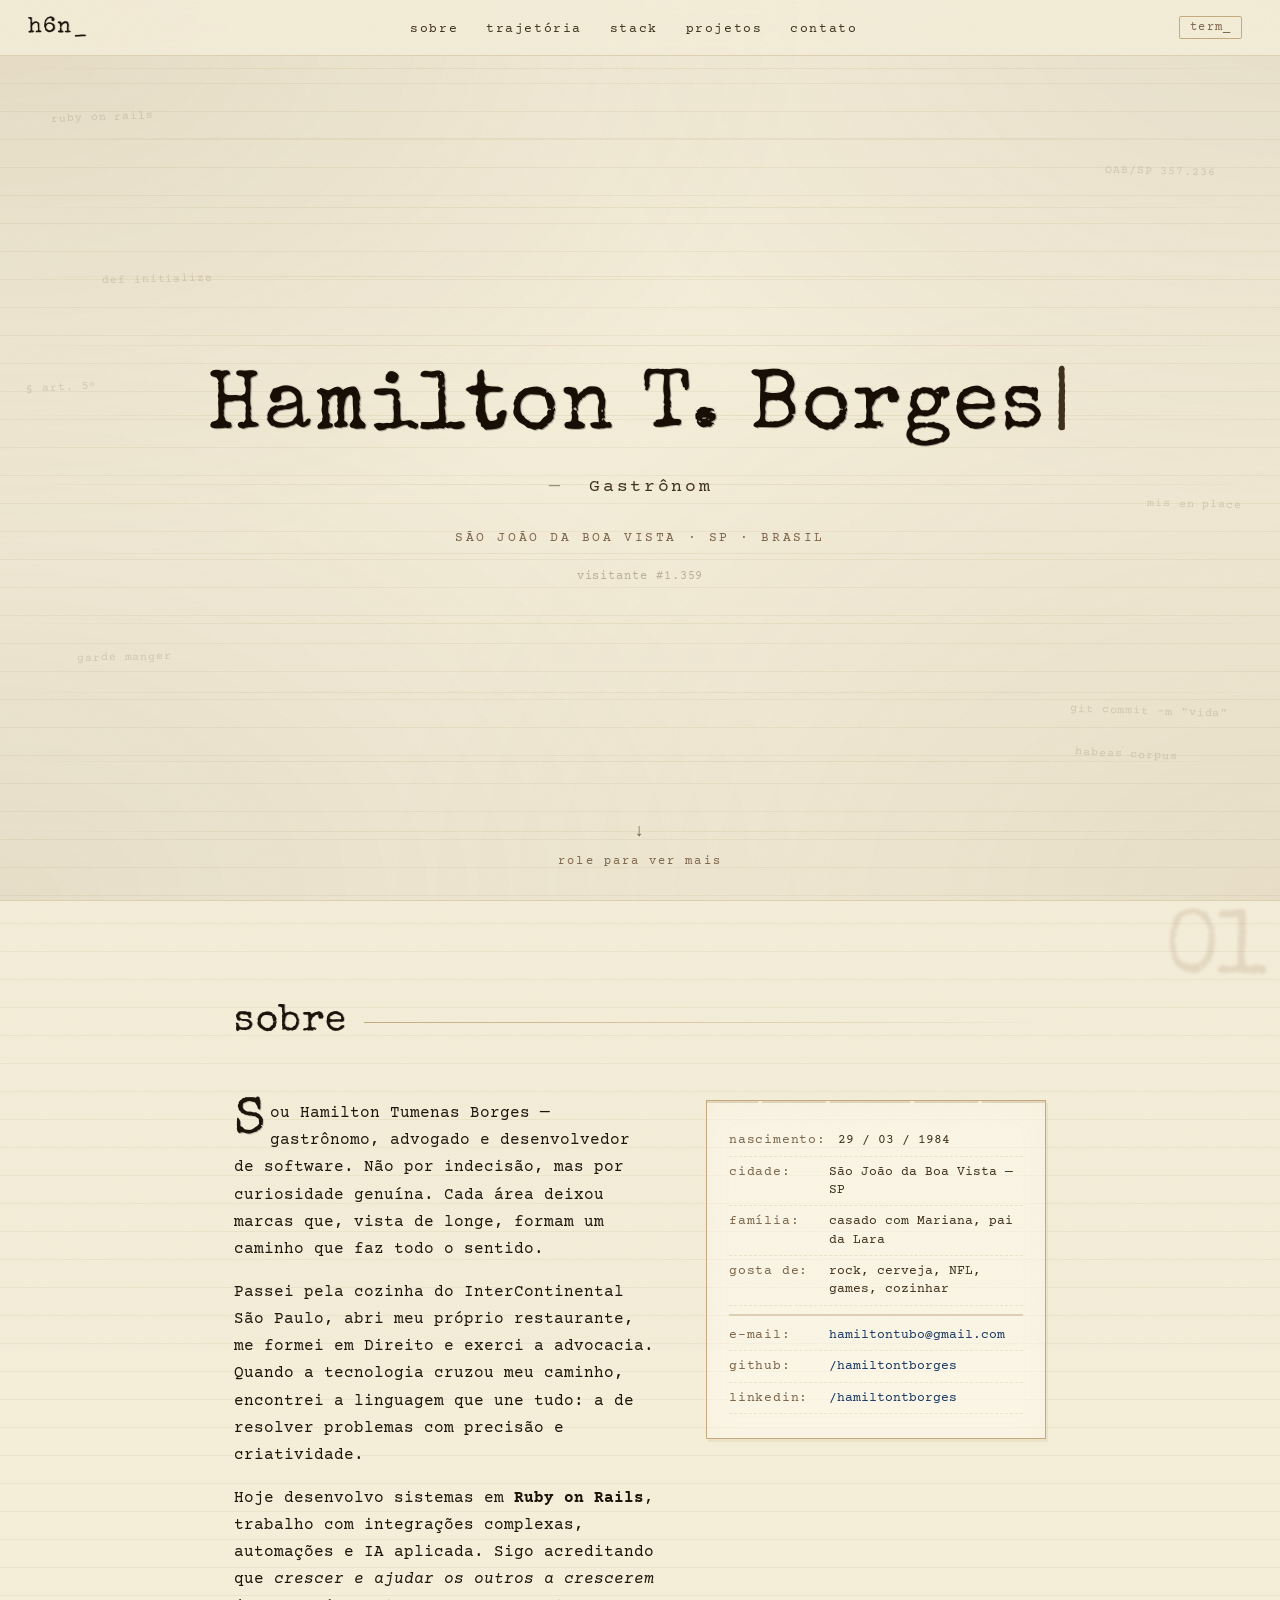
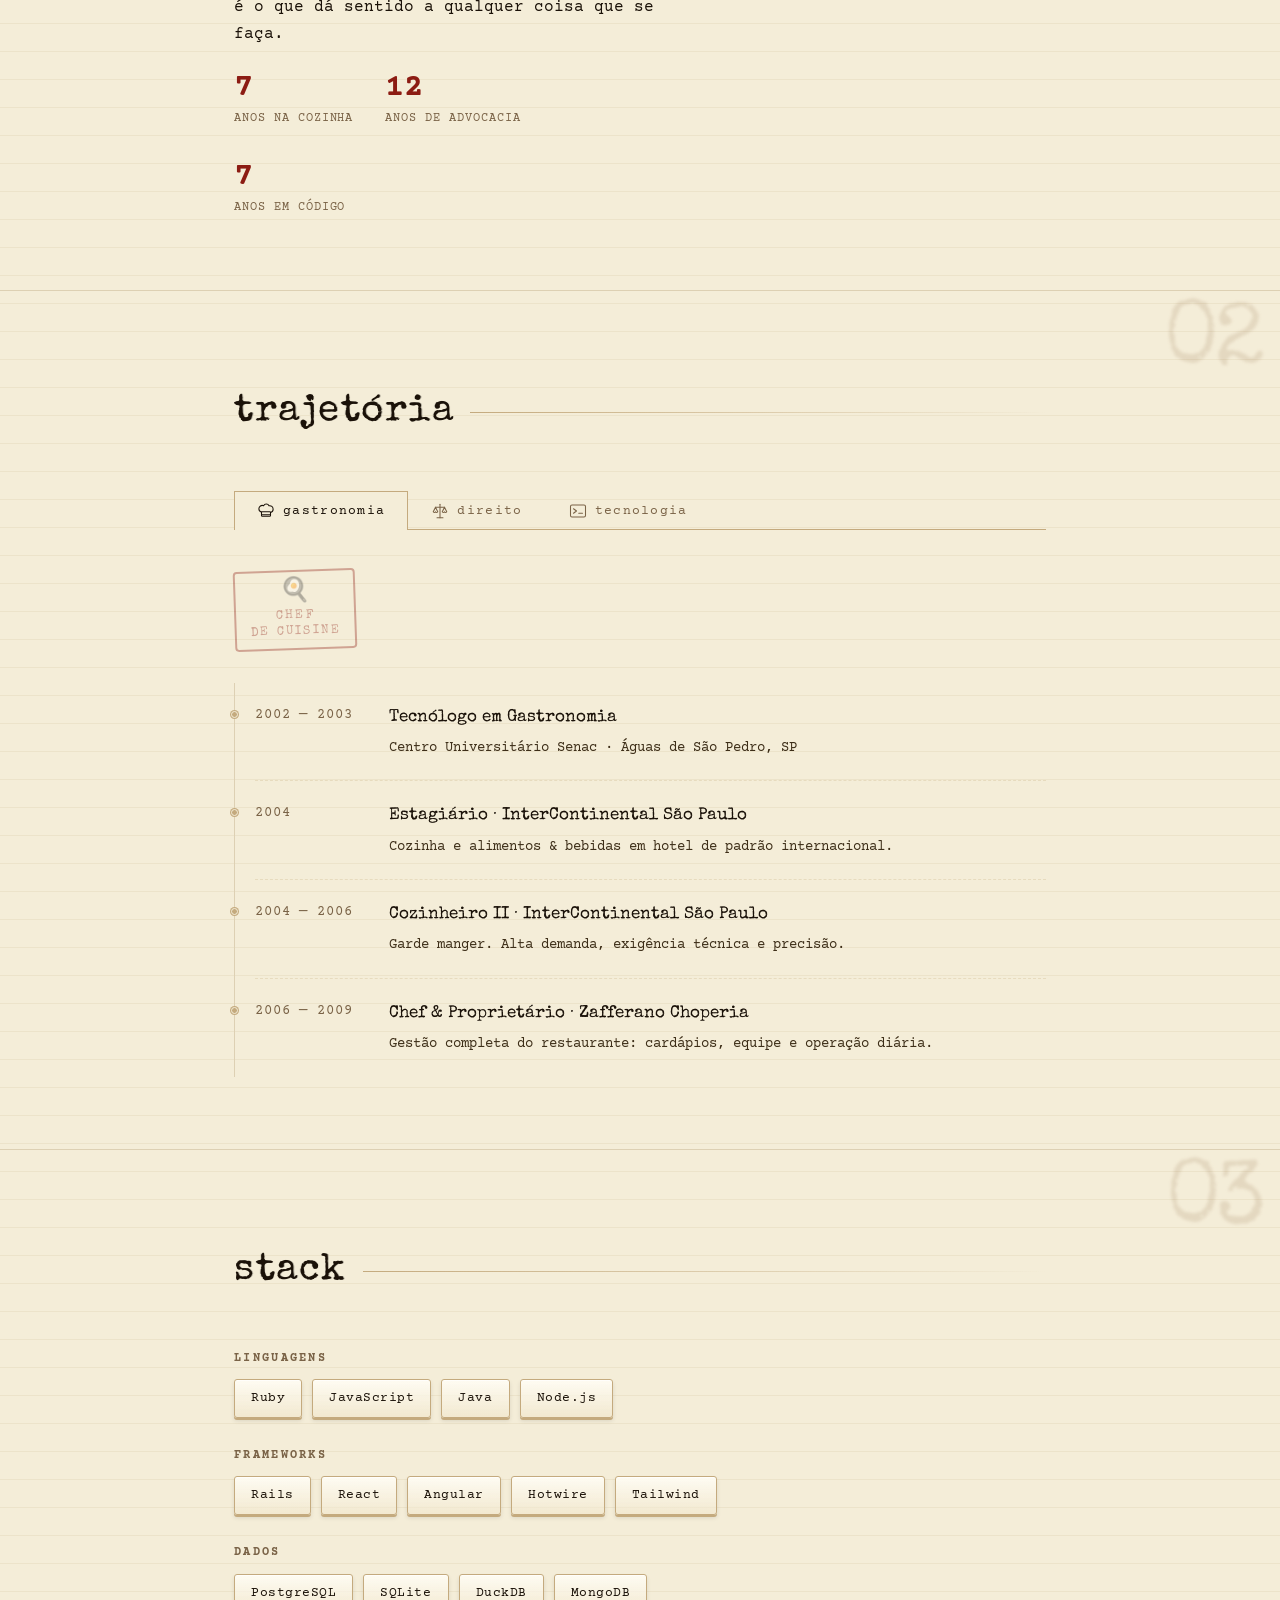
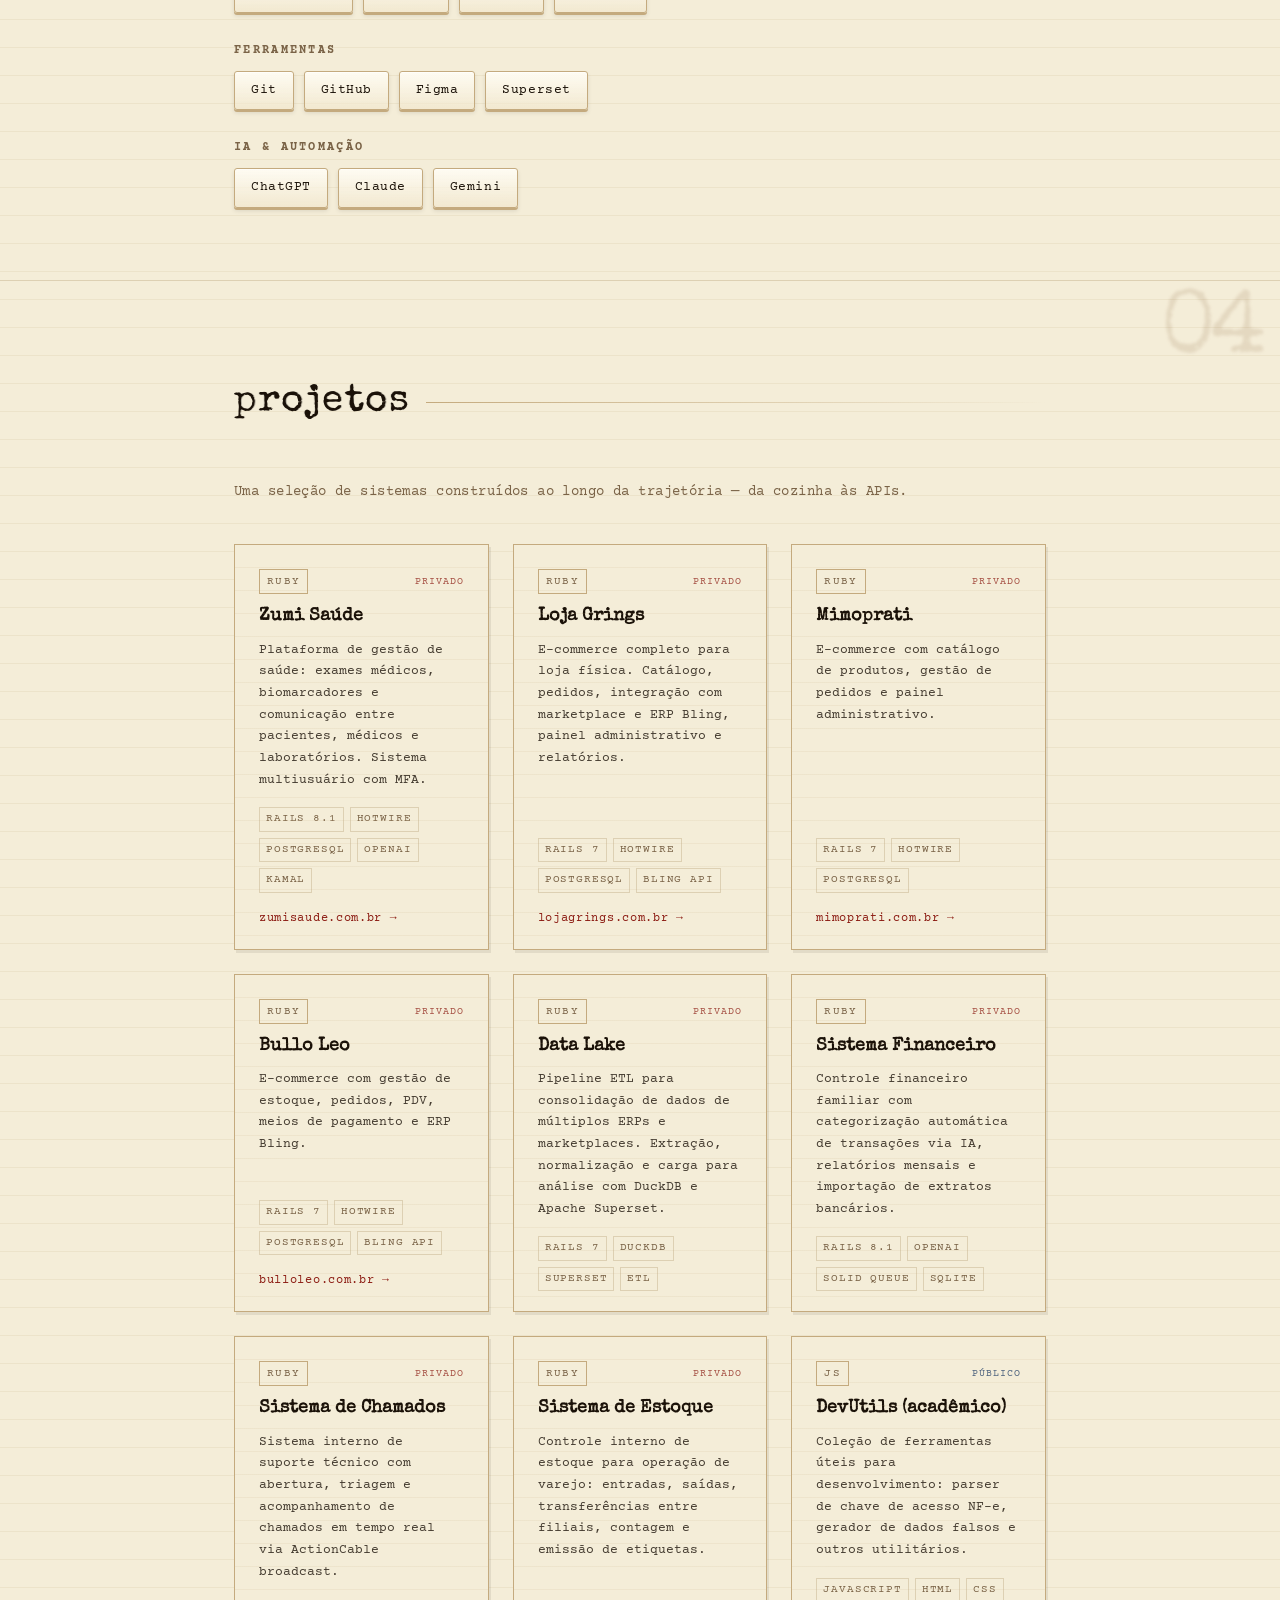
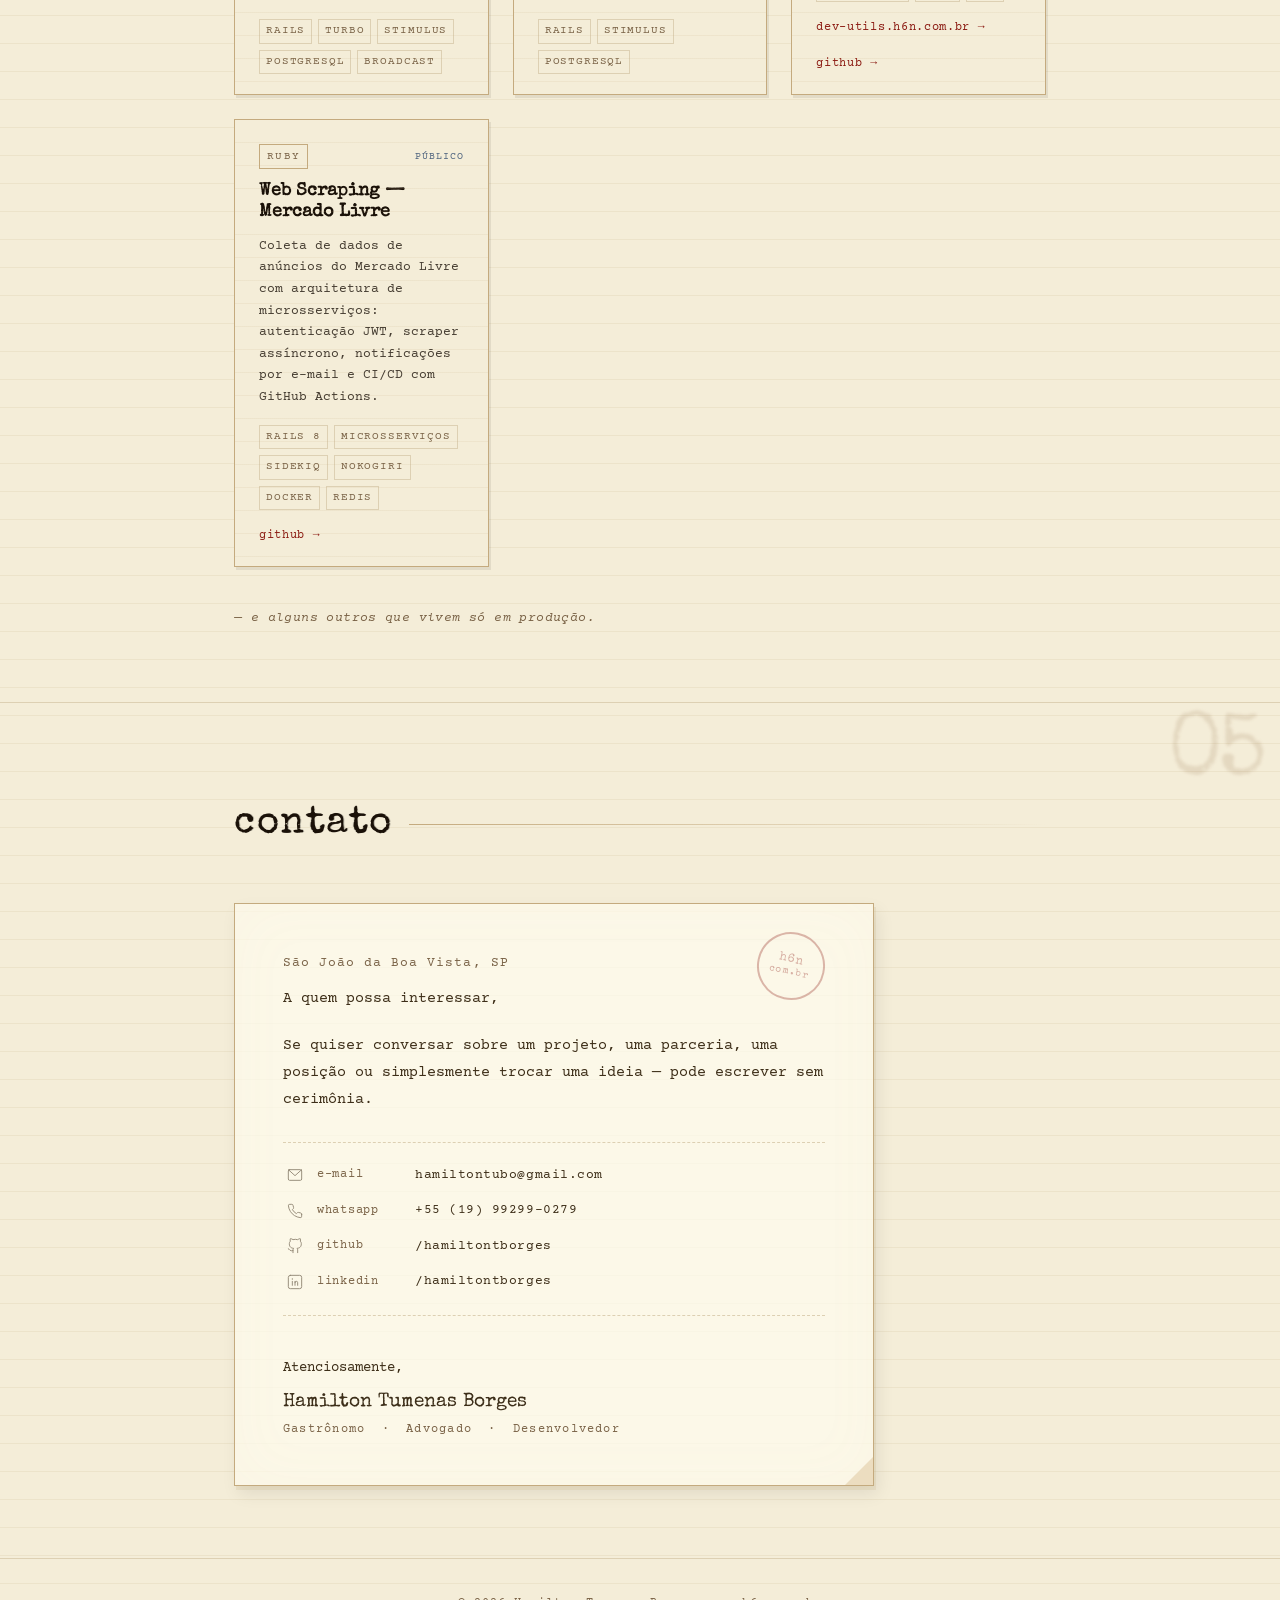
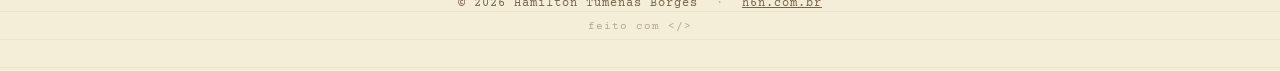
==== commit 7e1d54e3: "feat: implement theme toggle functionality with smooth transitions" ====
--- a/index.html
+++ b/index.html
@@ -4,6 +4,9 @@
 <head>
 	<meta charset="UTF-8">
 	<meta name="viewport" content="width=device-width, initial-scale=1.0">
+
+	<!-- ── Anti-FOUC: apply saved theme before first paint ── -->
+	<script>(function(){var t=localStorage.getItem('h6n_theme');if(t==='terminal')document.documentElement.setAttribute('data-theme','terminal');})();</script>
 
 	<!-- ── SEO básico ── -->
 	<title>Hamilton T. Borges — Desenvolvedor Ruby on Rails · h6n.com.br</title>
@@ -94,6 +97,9 @@
 			<li><a href="#projetos">projetos</a></li>
 			<li><a href="#contato">contato</a></li>
 		</ul>
+		<button class="theme-toggle" id="themeToggle" aria-label="Alternar tema">
+			<span id="themeLabel">term_</span>
+		</button>
 		<button class="nav-toggle" id="navToggle" aria-label="Menu">
 			<span></span><span></span><span></span>
 		</button>
--- a/css/style.css
+++ b/css/style.css
@@ -1992,3 +1992,396 @@
 		cursor: url("data:image/svg+xml,%3Csvg xmlns='http://www.w3.org/2000/svg' width='16' height='22' viewBox='0 0 16 22'%3E%3Cpath d='M8 1 C8 1 15 10 15 14 C15 18.4 11.9 21 8 21 C4.1 21 1 18.4 1 14 C1 10 8 1 8 1 Z' fill='%238c1c13' opacity='.88'/%3E%3Ccircle cx='8' cy='14' r='2.5' fill='rgba(255,255,255,.25)'/%3E%3C/svg%3E") 8 1, pointer !important;
 	}
 }
+
+/* ─────────────────────────────────────────
+   THEME TOGGLE BUTTON
+───────────────────────────────────────── */
+.theme-toggle {
+	background: none;
+	border: 1px solid var(--border);
+	color: var(--ink-faded);
+	font-family: var(--font-mono);
+	font-size: .72rem;
+	letter-spacing: .1em;
+	padding: 4px 10px;
+	cursor: pointer;
+	border-radius: 2px;
+	transition: color .2s, border-color .2s, background .2s;
+	flex-shrink: 0;
+	margin-right: 10px;
+}
+
+.theme-toggle:hover {
+	color: var(--ink);
+	border-color: var(--ink-faded);
+}
+
+@media (max-width: 640px) {
+	.theme-toggle {
+		margin-right: 4px;
+		padding: 4px 8px;
+	}
+}
+
+/* ─────────────────────────────────────────
+   SMOOTH THEME TRANSITION
+───────────────────────────────────────── */
+body {
+	transition: background-color .35s ease, color .35s ease;
+}
+
+/* ─────────────────────────────────────────
+   TERMINAL THEME
+───────────────────────────────────────── */
+[data-theme="terminal"] {
+	--paper: #0d1117;
+	--paper-mid: #161b22;
+	--paper-dark: #21262d;
+	--ink: #e6edf3;
+	--ink-mid: #a0aab4;
+	--ink-faded: #7d8590;
+	--red-ribbon: #39d353;
+	--blue-ribbon: #58a6ff;
+	--border: #30363d;
+	--border-light: #21262d;
+	--shadow: rgba(0, 0, 0, 0.5);
+	--font-type: system-ui, -apple-system, 'Segoe UI', Roboto, sans-serif;
+}
+
+/* Background: dot grid instead of ruled paper */
+[data-theme="terminal"] body {
+	background-image: radial-gradient(circle, rgba(48, 54, 61, 0.75) 1px, transparent 1px);
+	background-size: 24px 24px;
+}
+
+/* Vignette corners: subtle glow instead of aging */
+[data-theme="terminal"] body::before {
+	background:
+		radial-gradient(ellipse at 50% 0%, rgba(57, 211, 83, .04) 0%, transparent 60%),
+		radial-gradient(ellipse at 50% 100%, rgba(88, 166, 255, .03) 0%, transparent 60%);
+}
+
+/* Nav */
+[data-theme="terminal"] .nav {
+	background: rgba(13, 17, 23, .9);
+	border-bottom-color: var(--border);
+}
+
+[data-theme="terminal"] .nav.scrolled {
+	background: rgba(13, 17, 23, .98);
+	box-shadow: 0 1px 0 var(--border);
+}
+
+[data-theme="terminal"] .nav-logo {
+	text-shadow: none;
+	color: var(--red-ribbon);
+}
+
+[data-theme="terminal"] .nav-links {
+	background: var(--paper);
+}
+
+/* Grain: muito mais sutil no escuro */
+[data-theme="terminal"] .grain {
+	opacity: .015;
+}
+
+/* Hero */
+[data-theme="terminal"] .h-line {
+	background: linear-gradient(to right, transparent, rgba(48, 54, 61, .5) 20%, rgba(48, 54, 61, .5) 80%, transparent);
+}
+
+[data-theme="terminal"] .hero-name {
+	text-shadow: 0 0 32px rgba(57, 211, 83, .14);
+	font-weight: 600;
+}
+
+[data-theme="terminal"] .hero-cursor {
+	color: var(--red-ribbon);
+}
+
+[data-theme="terminal"] .hero-visitor {
+	color: rgba(125, 133, 144, 0.75);
+}
+
+/* Section marks */
+[data-theme="terminal"] .section-mark {
+	color: rgba(57, 211, 83, .07);
+	mix-blend-mode: normal;
+	filter: none;
+}
+
+/* Títulos: remove imperfeição de tinta, usa peso */
+[data-theme="terminal"] .section-title {
+	text-shadow: none;
+	font-weight: 700;
+	letter-spacing: .02em;
+}
+
+[data-theme="terminal"] .ink-text {
+	text-shadow: none;
+}
+
+/* Drop cap */
+[data-theme="terminal"] .dropcap::first-letter {
+	color: var(--red-ribbon);
+	text-shadow: none;
+	font-family: var(--font-type);
+}
+
+/* Typewriter card */
+[data-theme="terminal"] .typewriter-card {
+	background: rgba(22, 27, 34, .85);
+	box-shadow: 0 0 0 1px var(--border);
+	border-color: var(--border);
+}
+
+[data-theme="terminal"] .typewriter-card::before {
+	background: linear-gradient(to right,
+		var(--border) 0%, var(--border) 15%, transparent 15.5%,
+		transparent 16%, var(--border) 16.5%, var(--border) 35%, transparent 35.5%,
+		transparent 36%, var(--border) 36.5%, var(--border) 60%, transparent 60.5%,
+		transparent 61%, var(--border) 61.5%, var(--border) 80%, transparent 80.5%,
+		transparent 81%, var(--border) 81.5%, var(--border) 100%);
+	opacity: .2;
+}
+
+[data-theme="terminal"] .tc-row {
+	border-bottom-color: rgba(48, 54, 61, .6);
+}
+
+[data-theme="terminal"] .tc-row.tc-divider {
+	border-bottom-color: var(--border);
+}
+
+/* Timeline */
+[data-theme="terminal"] .timeline {
+	border-left-color: var(--border);
+}
+
+[data-theme="terminal"] .tl-item {
+	border-bottom-color: rgba(48, 54, 61, .5);
+}
+
+[data-theme="terminal"] .tl-item::before {
+	background: var(--paper-mid);
+	border-color: var(--paper);
+	box-shadow: 0 0 0 1px var(--red-ribbon);
+}
+
+[data-theme="terminal"] .tl-body h3 {
+	text-shadow: none;
+	font-weight: 600;
+}
+
+/* Legal quote */
+[data-theme="terminal"] .legal-quote {
+	border-left-color: var(--blue-ribbon);
+}
+
+[data-theme="terminal"] .lq-mark {
+	color: var(--border);
+}
+
+/* Chapter tabs */
+[data-theme="terminal"] .chapter-tabs {
+	border-bottom-color: var(--border);
+}
+
+[data-theme="terminal"] .c-tab:hover {
+	background: rgba(22, 27, 34, .7);
+}
+
+[data-theme="terminal"] .c-tab.active {
+	background: var(--paper);
+	border-color: var(--border);
+	border-bottom-color: var(--paper);
+}
+
+/* Chapter stamps */
+[data-theme="terminal"] .ch-stamp {
+	opacity: .75;
+}
+
+[data-theme="terminal"] .gastro-stamp {
+	border-color: var(--red-ribbon);
+	color: var(--red-ribbon);
+}
+
+[data-theme="terminal"] .direito-stamp {
+	border-color: var(--blue-ribbon);
+	color: var(--blue-ribbon);
+}
+
+/* Terminal window: green glow no tema terminal */
+[data-theme="terminal"] .terminal-window {
+	border-color: rgba(57, 211, 83, .3);
+	box-shadow: 0 0 24px rgba(57, 211, 83, .07), 0 4px 24px rgba(0, 0, 0, .6);
+}
+
+[data-theme="terminal"] .t-prompt {
+	color: var(--red-ribbon);
+}
+
+[data-theme="terminal"] .t-cursor-term {
+	background: var(--red-ribbon);
+}
+
+/* Keys */
+[data-theme="terminal"] .key {
+	background: linear-gradient(180deg, rgba(22, 27, 34, 1) 0%, rgba(13, 17, 23, .85) 100%);
+	border-color: var(--border);
+	box-shadow:
+		0 2px 0 rgba(0, 0, 0, .6),
+		0 3px 4px rgba(0, 0, 0, .25),
+		inset 0 1px 0 rgba(255, 255, 255, .04);
+	color: var(--ink-mid);
+}
+
+[data-theme="terminal"] .key:hover {
+	background: linear-gradient(180deg, rgba(30, 38, 46, 1) 0%, rgba(22, 27, 34, .9) 100%);
+	color: var(--red-ribbon);
+	box-shadow:
+		0 0 0 var(--border),
+		0 1px 2px rgba(0, 0, 0, .3),
+		inset 0 1px 0 rgba(255, 255, 255, .04);
+}
+
+[data-theme="terminal"] .key:active,
+[data-theme="terminal"] .key.pressed {
+	box-shadow: 0 0 0 var(--border), inset 0 2px 3px rgba(0, 0, 0, .35);
+}
+
+/* Project cards */
+[data-theme="terminal"] .proj-card {
+	background: var(--paper-mid);
+	box-shadow: 0 0 0 1px var(--border);
+}
+
+[data-theme="terminal"] .proj-card::before {
+	background: none;
+}
+
+[data-theme="terminal"] .proj-card:hover {
+	transform: translateY(-3px) rotate(0deg);
+	box-shadow: 0 0 0 1px var(--red-ribbon), 0 8px 24px rgba(0, 0, 0, .35);
+}
+
+[data-theme="terminal"] .pc-name {
+	font-family: var(--font-type);
+	font-weight: 600;
+}
+
+[data-theme="terminal"] .pc-link:hover {
+	background-image: linear-gradient(to right, var(--red-ribbon), var(--red-ribbon));
+}
+
+/* Letter / Contato */
+[data-theme="terminal"] .letter {
+	background: rgba(22, 27, 34, .85);
+	box-shadow: 0 0 0 1px var(--border);
+	border-color: var(--border);
+}
+
+[data-theme="terminal"] .letter::after {
+	border-bottom-color: var(--paper-dark);
+}
+
+[data-theme="terminal"] .pm-circle {
+	border-color: rgba(57, 211, 83, .3);
+	color: rgba(57, 211, 83, .4);
+}
+
+[data-theme="terminal"] .letter-contacts {
+	border-top-color: var(--border);
+	border-bottom-color: var(--border);
+}
+
+[data-theme="terminal"] .sig-name {
+	text-shadow: none;
+	font-weight: 700;
+}
+
+/* Scrollbar */
+[data-theme="terminal"] ::-webkit-scrollbar-track {
+	background: var(--paper-mid);
+}
+
+[data-theme="terminal"] ::-webkit-scrollbar-thumb {
+	background: var(--border);
+}
+
+[data-theme="terminal"] ::-webkit-scrollbar-thumb:hover {
+	background: var(--ink-faded);
+}
+
+/* Selection */
+[data-theme="terminal"] ::selection {
+	background: rgba(57, 211, 83, .22);
+	color: var(--ink);
+}
+
+/* Read progress bar */
+[data-theme="terminal"] #read-progress {
+	background: var(--red-ribbon);
+}
+
+/* Back to top */
+[data-theme="terminal"] #back-to-top:hover {
+	color: var(--red-ribbon);
+	border-color: var(--red-ribbon);
+}
+
+/* Preloader */
+[data-theme="terminal"] #preloader {
+	background: var(--paper);
+}
+
+[data-theme="terminal"] .pl-cursor {
+	color: var(--red-ribbon);
+}
+
+/* Career stats */
+[data-theme="terminal"] .cs-num {
+	color: var(--red-ribbon);
+}
+
+/* Konami */
+[data-theme="terminal"] #konami-overlay {
+	background: rgba(13, 17, 23, .95);
+}
+
+[data-theme="terminal"] .konami-code {
+	color: var(--red-ribbon);
+}
+
+/* Cursor terminal: mira e gota verdes */
+@media (pointer: fine) {
+	[data-theme="terminal"] * {
+		cursor: url("data:image/svg+xml,%3Csvg xmlns='http://www.w3.org/2000/svg' width='20' height='20' viewBox='0 0 20 20'%3E%3Cline x1='10' y1='1' x2='10' y2='8' stroke='%2339d353' stroke-width='1.5' stroke-linecap='round'/%3E%3Cline x1='10' y1='12' x2='10' y2='19' stroke='%2339d353' stroke-width='1.5' stroke-linecap='round'/%3E%3Cline x1='1' y1='10' x2='8' y2='10' stroke='%2339d353' stroke-width='1.5' stroke-linecap='round'/%3E%3Cline x1='12' y1='10' x2='19' y2='10' stroke='%2339d353' stroke-width='1.5' stroke-linecap='round'/%3E%3Ccircle cx='10' cy='10' r='2' fill='%2339d353'/%3E%3C/svg%3E") 10 10, crosshair !important;
+	}
+
+	[data-theme="terminal"] a,
+	[data-theme="terminal"] a *,
+	[data-theme="terminal"] button,
+	[data-theme="terminal"] button *,
+	[data-theme="terminal"] [role='tab'],
+	[data-theme="terminal"] [role='tab'] *,
+	[data-theme="terminal"] .key,
+	[data-theme="terminal"] .key *,
+	[data-theme="terminal"] .lc-item,
+	[data-theme="terminal"] .lc-item *,
+	[data-theme="terminal"] .c-tab,
+	[data-theme="terminal"] .c-tab *,
+	[data-theme="terminal"] label,
+	[data-theme="terminal"] input,
+	[data-theme="terminal"] select,
+	[data-theme="terminal"] textarea,
+	[data-theme="terminal"] [onclick],
+	[data-theme="terminal"] .hero-scroll-hint,
+	[data-theme="terminal"] .hero-scroll-hint *,
+	[data-theme="terminal"] #back-to-top,
+	[data-theme="terminal"] #back-to-top * {
+		cursor: url("data:image/svg+xml,%3Csvg xmlns='http://www.w3.org/2000/svg' width='16' height='22' viewBox='0 0 16 22'%3E%3Cpath d='M8 1 C8 1 15 10 15 14 C15 18.4 11.9 21 8 21 C4.1 21 1 18.4 1 14 C1 10 8 1 8 1 Z' fill='%2339d353' opacity='.88'/%3E%3Ccircle cx='8' cy='14' r='2.5' fill='rgba(255,255,255,.25)'/%3E%3C/svg%3E") 8 1, pointer !important;
+	}
+}
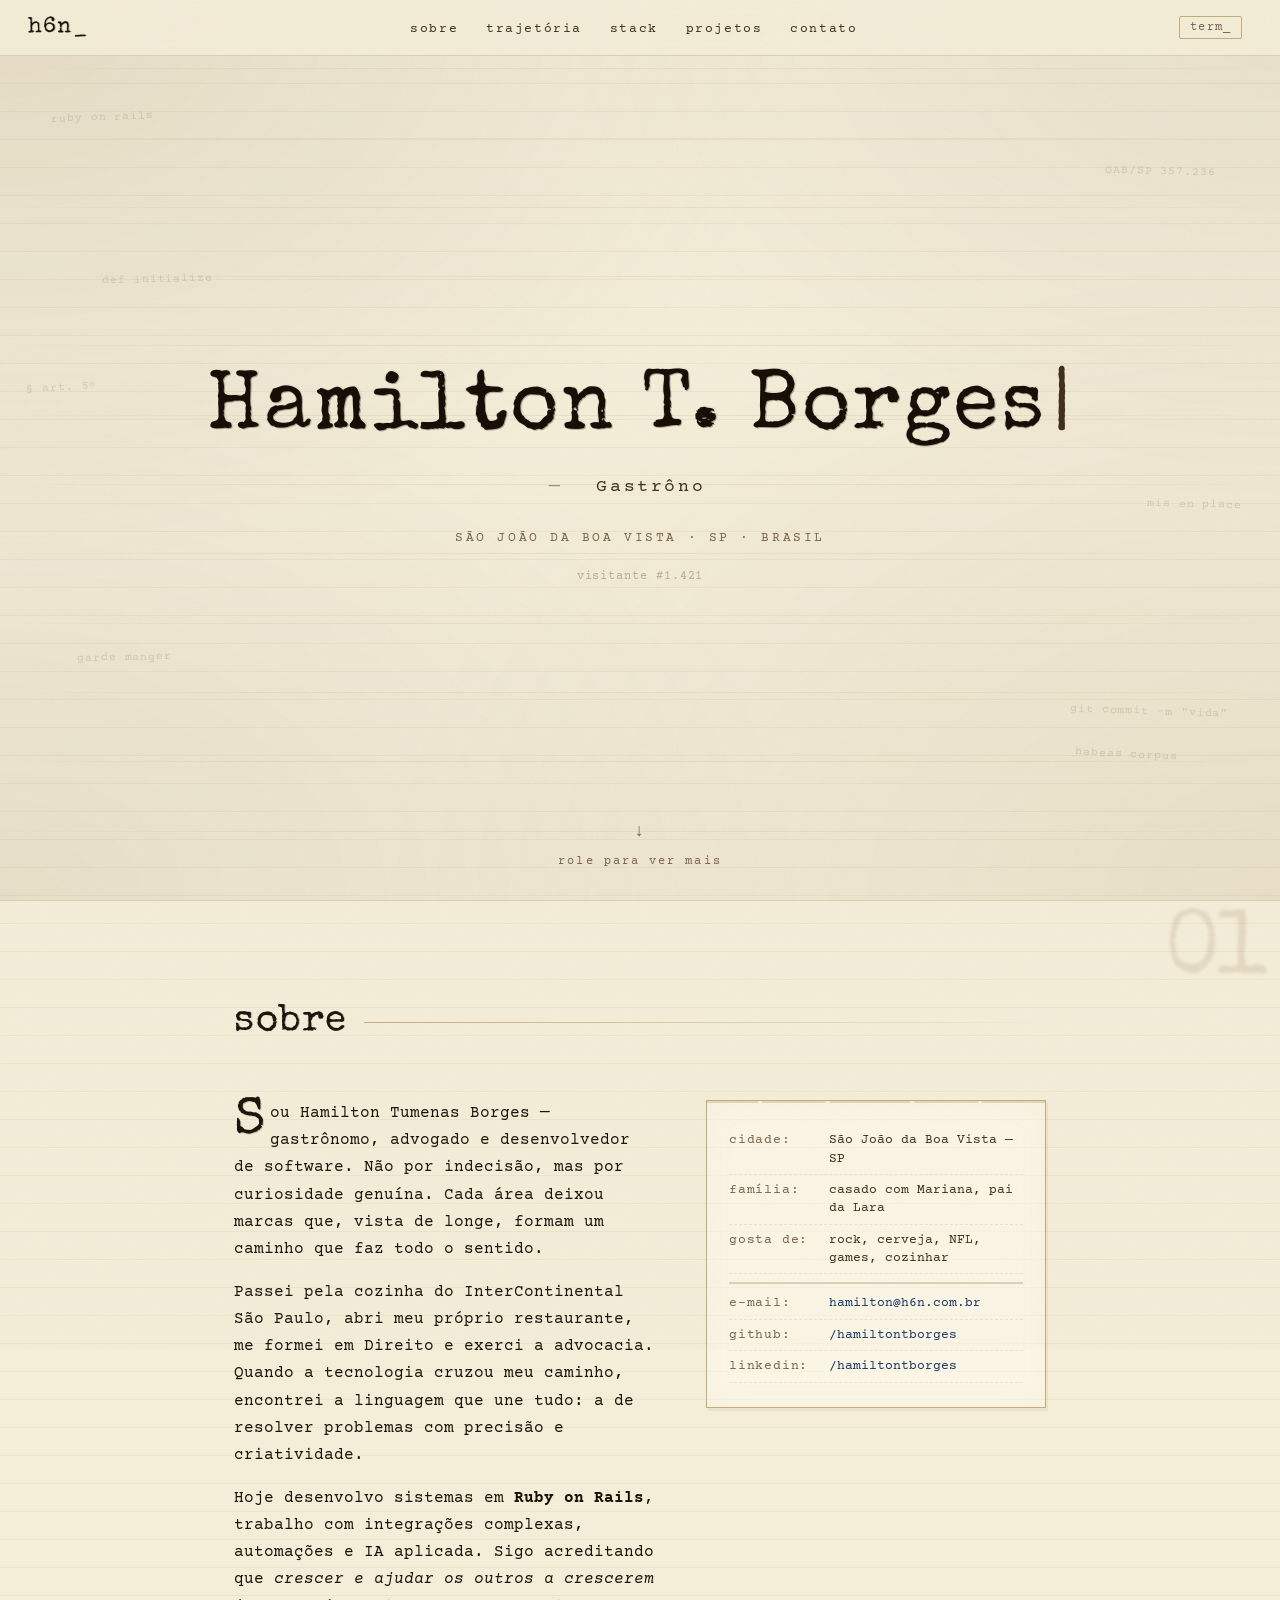
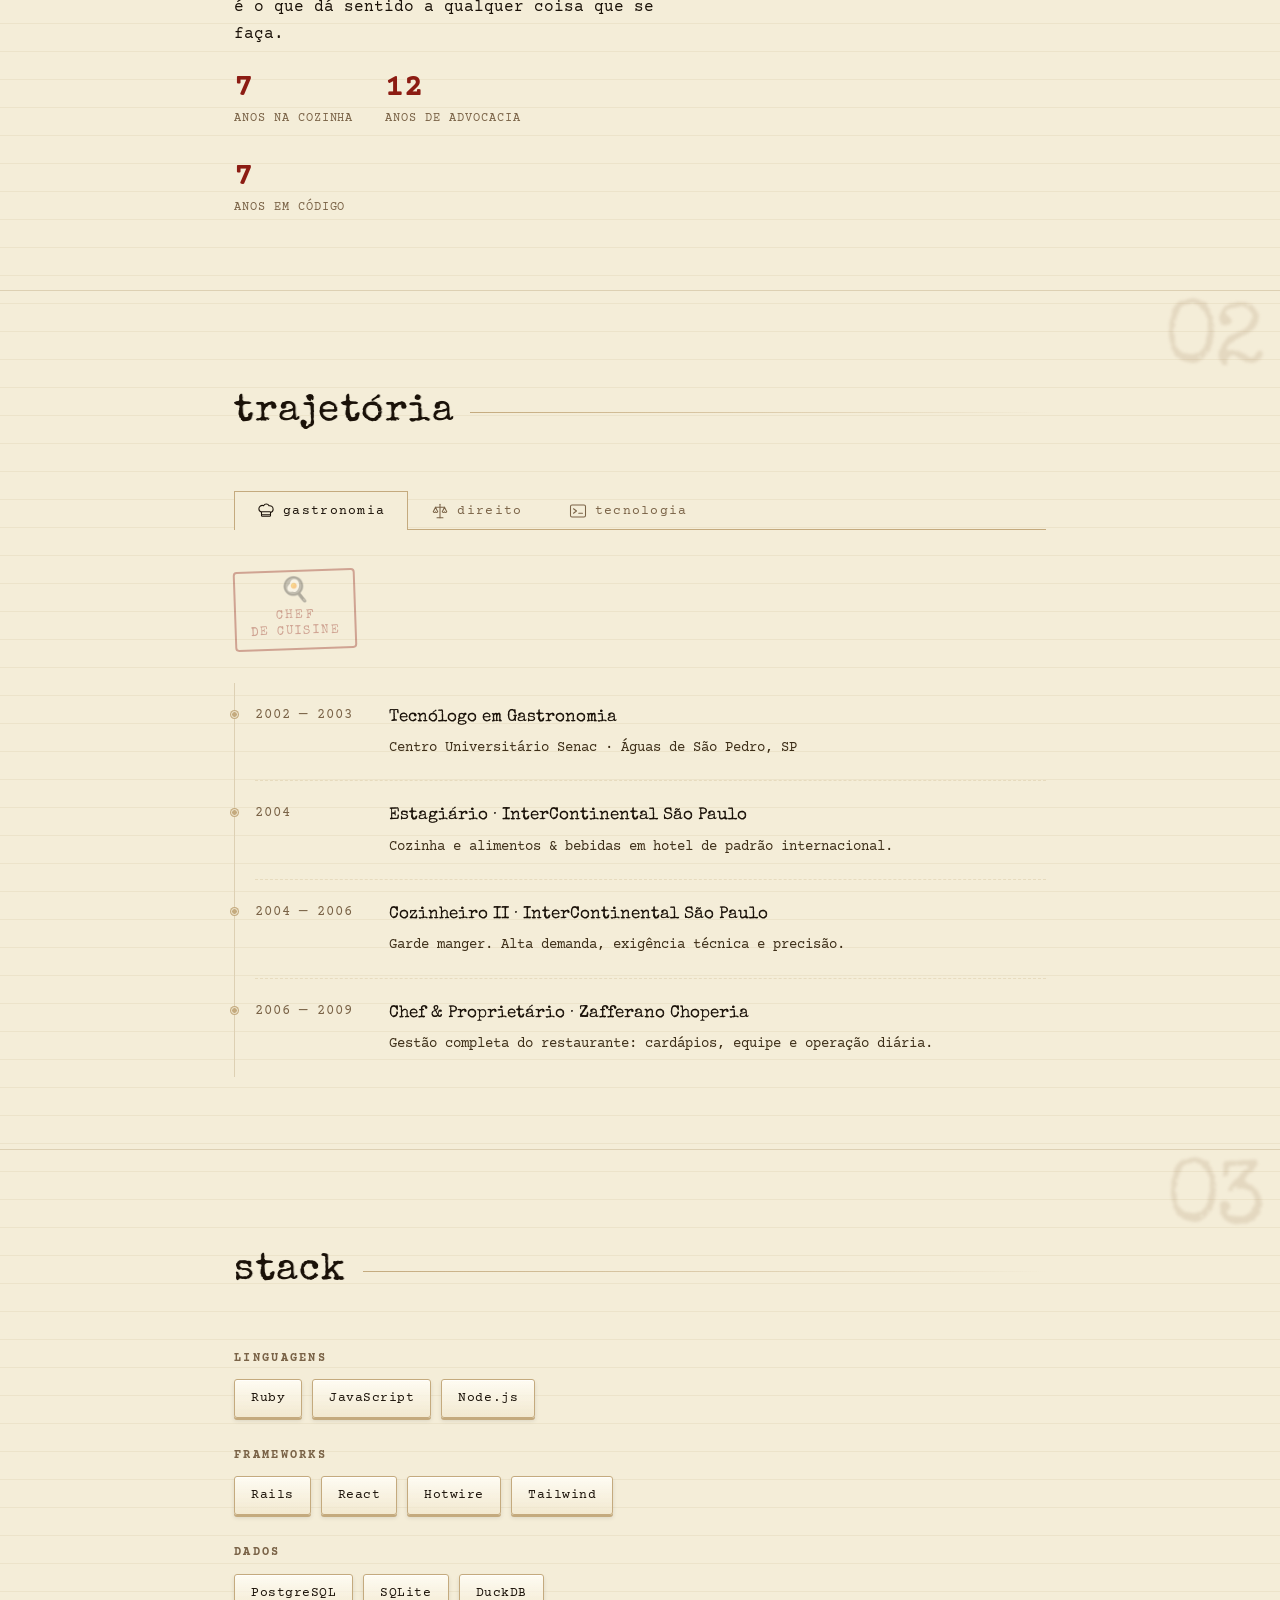
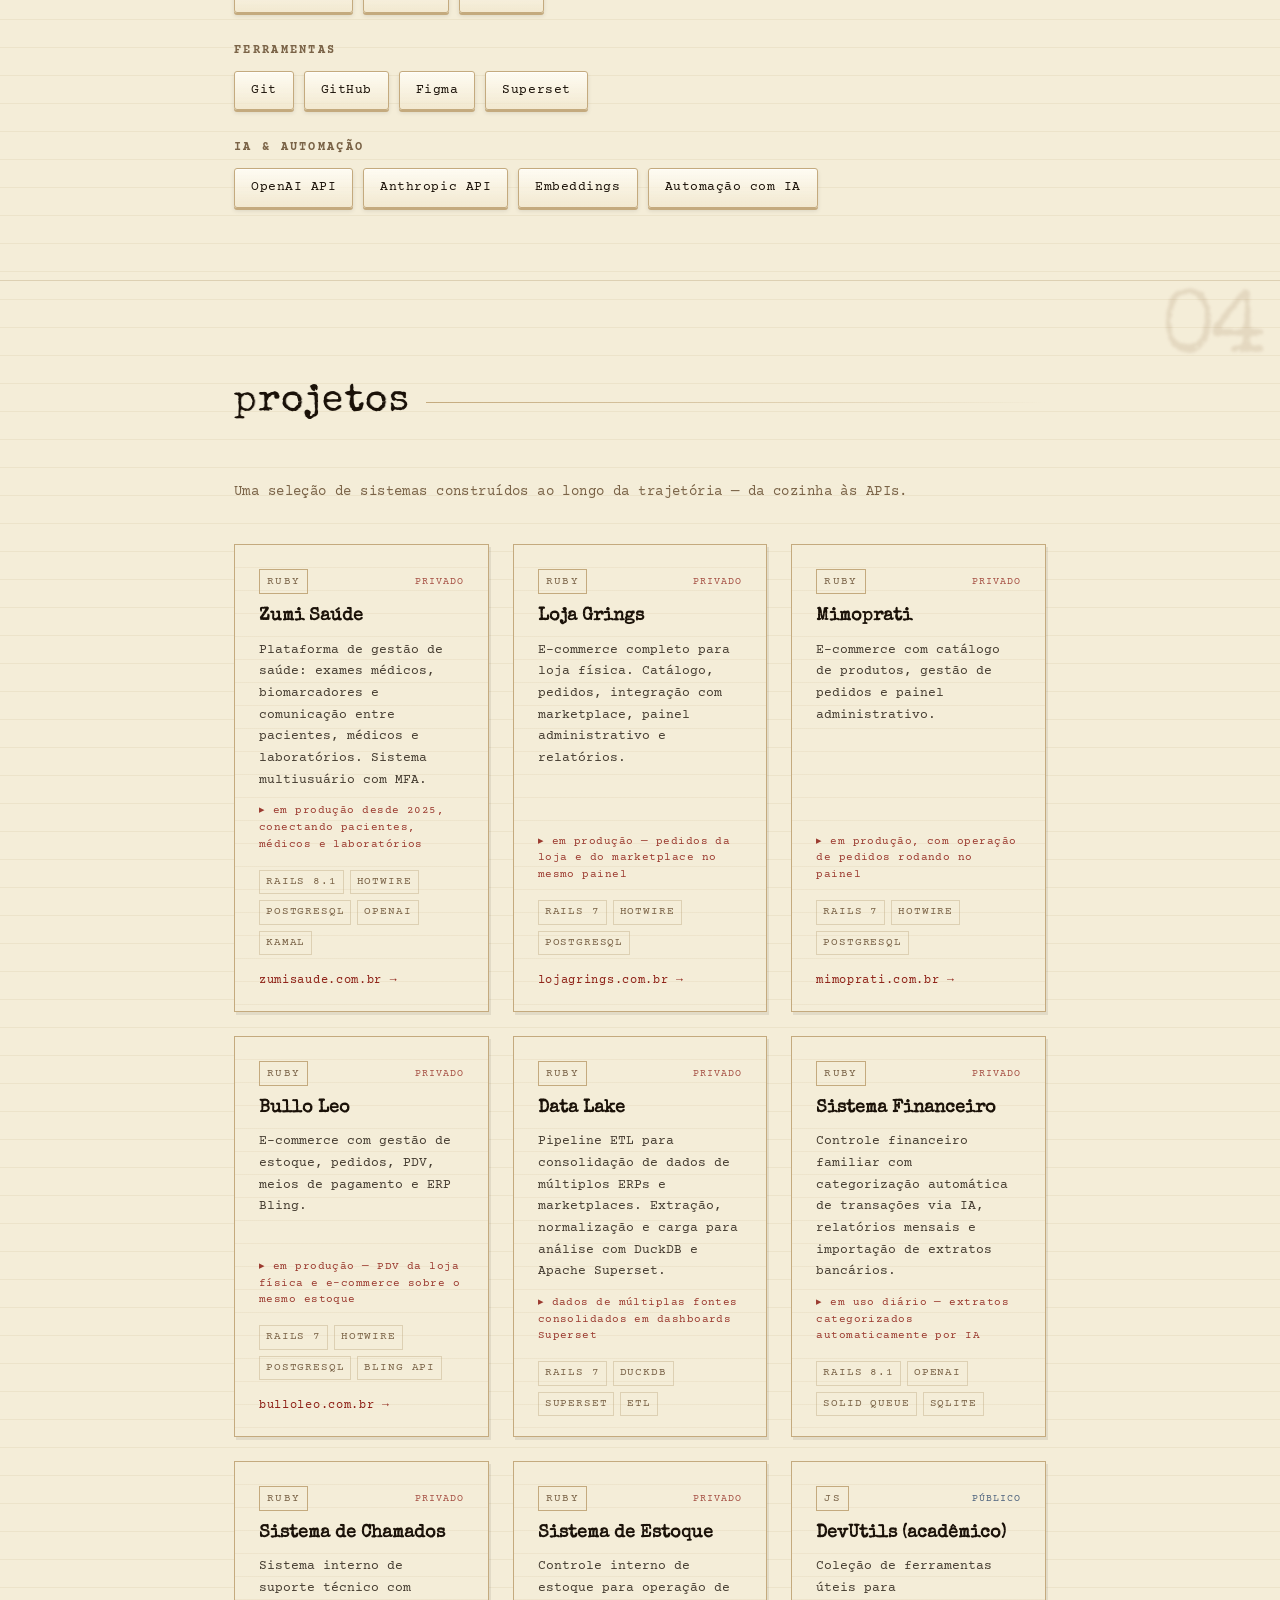
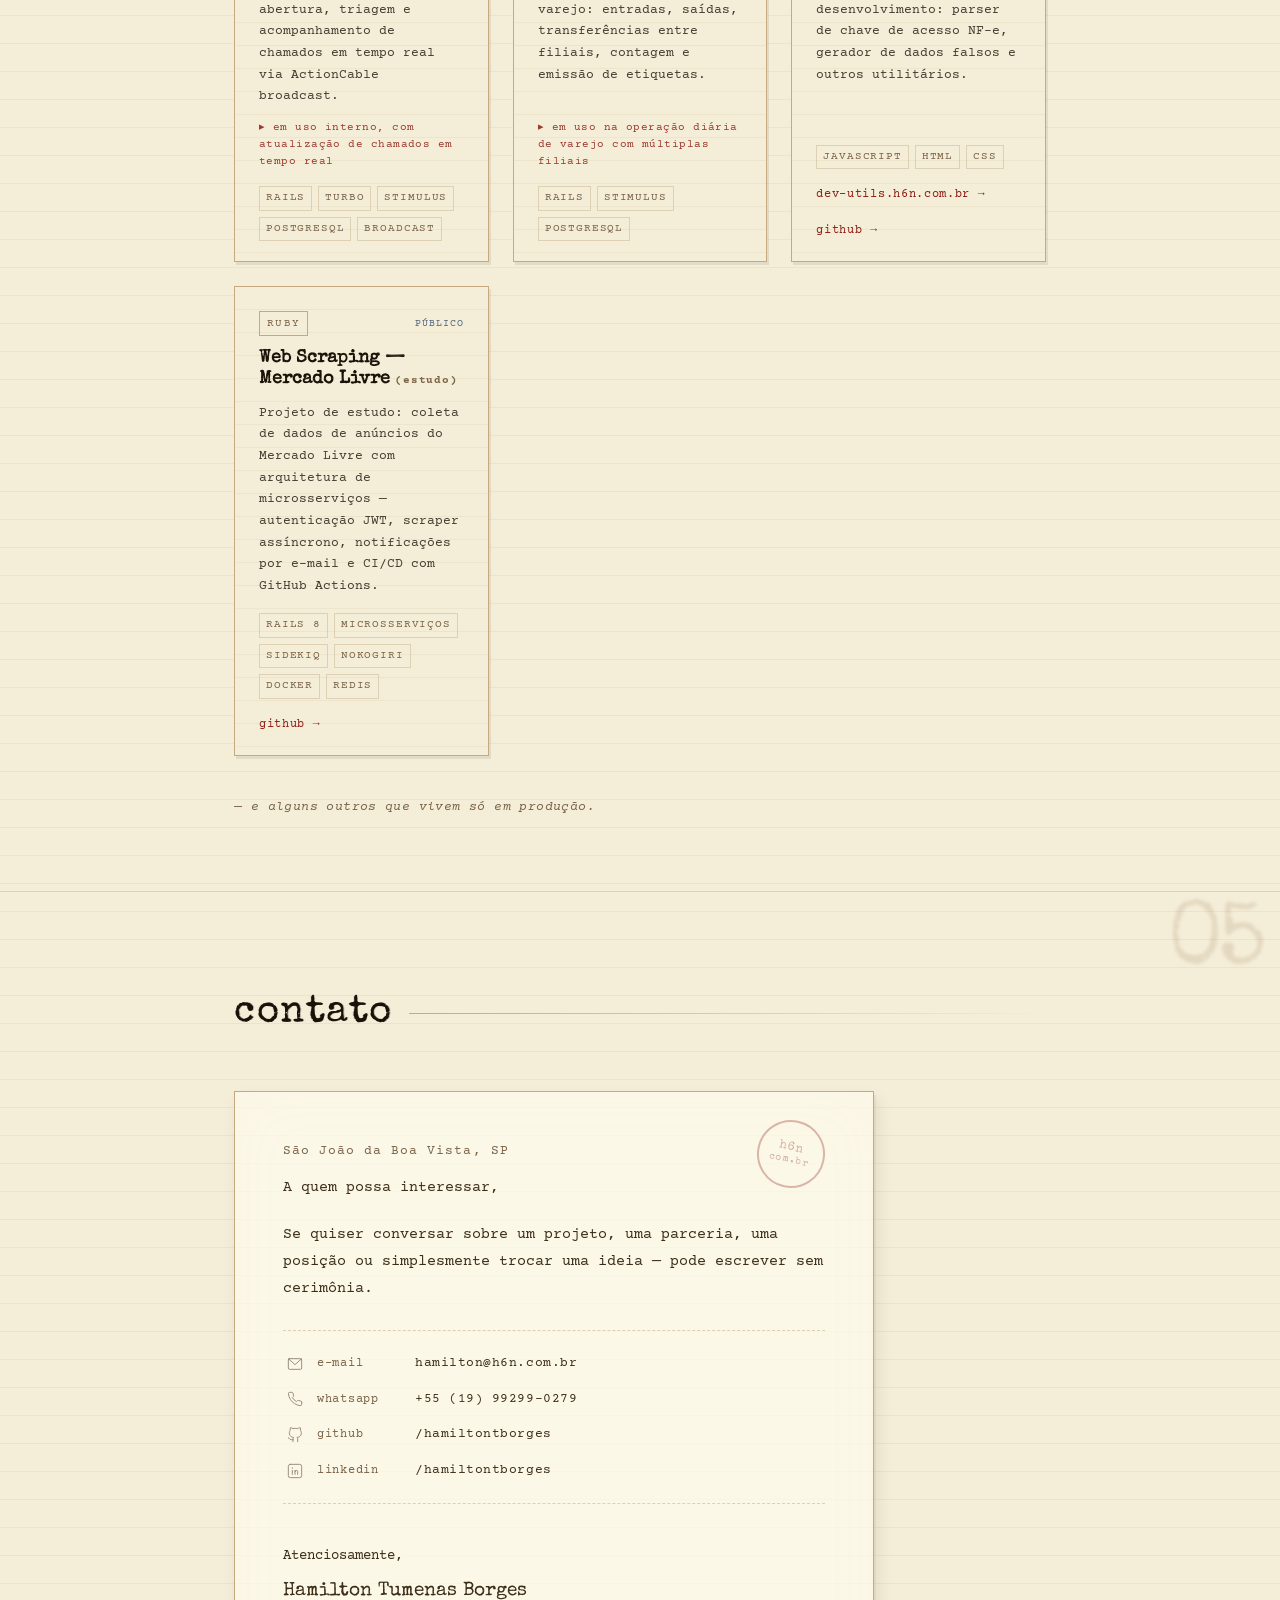
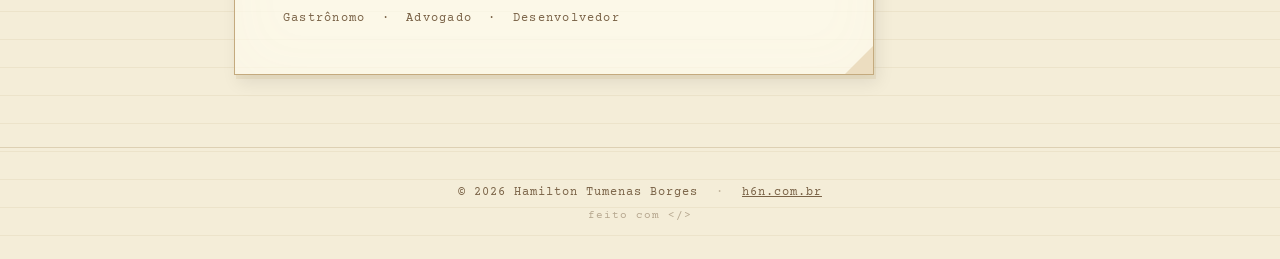
==== commit 05dc83cf: "refactor: polish portfolio content and stack accuracy - Replace gmail with professional hamilton@h6n" ====
--- a/index.html
+++ b/index.html
@@ -53,7 +53,7 @@
 		"@type": "Person",
 		"name": "Hamilton Tumenas Borges",
 		"url": "https://h6n.com.br",
-		"email": "hamiltontubo@gmail.com",
+		"email": "hamilton@h6n.com.br",
 		"jobTitle": "Desenvolvedor de Software",
 		"description": "Desenvolvedor Ruby on Rails, ex-chef e advogado. Sistemas web, integrações com ERPs e marketplaces, IA aplicada.",
 		"address": {
@@ -66,7 +66,7 @@
 			"https://github.com/hamiltontborges",
 			"https://linkedin.com/in/hamiltontborges"
 		],
-		"knowsAbout": ["Ruby on Rails", "Ruby", "JavaScript", "PostgreSQL", "DuckDB", "Docker", "Hotwire", "Tailwind CSS", "OpenAI API"]
+		"knowsAbout": ["Ruby on Rails", "Ruby", "JavaScript", "PostgreSQL", "DuckDB", "Docker", "Hotwire", "Tailwind CSS", "OpenAI API", "Anthropic API"]
 	}
 	</script>
 
@@ -197,10 +197,6 @@
 				<div class="sobre-card reveal-block">
 					<div class="typewriter-card">
 						<div class="tc-row">
-							<span class="tc-key">nascimento</span>
-							<span class="tc-val">29 / 03 / 1984</span>
-						</div>
-						<div class="tc-row">
 							<span class="tc-key">cidade</span>
 							<span class="tc-val">São João da Boa Vista — SP</span>
 						</div>
@@ -216,7 +212,7 @@
 						<div class="tc-row">
 							<span class="tc-key">e-mail</span>
 							<span class="tc-val">
-								<a href="mailto:hamiltontubo@gmail.com">hamiltontubo@gmail.com</a>
+								<a href="mailto:hamilton@h6n.com.br">hamilton@h6n.com.br</a>
 							</span>
 						</div>
 						<div class="tc-row">
@@ -441,8 +437,7 @@
 					<div class="keys-row">
 						<div class="key" style="--d:0ms" data-tip="desde 2019">Ruby</div>
 						<div class="key" style="--d:60ms" data-tip="desde 2019">JavaScript</div>
-						<div class="key" style="--d:120ms" data-tip="desde 2023">Java</div>
-						<div class="key" style="--d:180ms" data-tip="desde 2021">Node.js</div>
+						<div class="key" style="--d:120ms" data-tip="desde 2021">Node.js</div>
 					</div>
 				</div>
 				<div class="key-group">
@@ -450,9 +445,8 @@
 					<div class="keys-row">
 						<div class="key" style="--d:0ms" data-tip="desde 2019">Rails</div>
 						<div class="key" style="--d:60ms" data-tip="desde 2022">React</div>
-						<div class="key" style="--d:120ms" data-tip="desde 2023">Angular</div>
-						<div class="key" style="--d:180ms" data-tip="desde 2022">Hotwire</div>
-						<div class="key" style="--d:240ms" data-tip="desde 2022">Tailwind</div>
+						<div class="key" style="--d:120ms" data-tip="desde 2022">Hotwire</div>
+						<div class="key" style="--d:180ms" data-tip="desde 2022">Tailwind</div>
 					</div>
 				</div>
 				<div class="key-group">
@@ -461,7 +455,6 @@
 						<div class="key" style="--d:0ms" data-tip="desde 2019">PostgreSQL</div>
 						<div class="key" style="--d:60ms" data-tip="desde 2021">SQLite</div>
 						<div class="key" style="--d:120ms" data-tip="desde 2023">DuckDB</div>
-						<div class="key" style="--d:180ms" data-tip="desde 2022">MongoDB</div>
 					</div>
 				</div>
 				<div class="key-group">
@@ -476,9 +469,10 @@
 				<div class="key-group">
 					<h3 class="key-group-title">IA &amp; automação</h3>
 					<div class="keys-row">
-						<div class="key key-ai" style="--d:0ms" data-tip="desde 2023">ChatGPT</div>
-						<div class="key key-ai" style="--d:60ms" data-tip="desde 2024">Claude</div>
-						<div class="key key-ai" style="--d:120ms" data-tip="desde 2024">Gemini</div>
+						<div class="key key-ai" style="--d:0ms" data-tip="desde 2023">OpenAI API</div>
+						<div class="key key-ai" style="--d:60ms" data-tip="desde 2024">Anthropic API</div>
+						<div class="key key-ai" style="--d:120ms" data-tip="desde 2024">Embeddings</div>
+						<div class="key key-ai" style="--d:180ms" data-tip="categorização, análise, RAG">Automação com IA</div>
 					</div>
 				</div>
 			</div>
@@ -506,6 +500,7 @@
 					<h3 class="pc-name">Zumi Saúde</h3>
 					<p class="pc-desc">Plataforma de gestão de saúde: exames médicos, biomarcadores e comunicação entre pacientes,
 						médicos e laboratórios. Sistema multiusuário com MFA.</p>
+					<p class="pc-result">▸ em produção desde 2025, conectando pacientes, médicos e laboratórios</p>
 					<div class="pc-tags">
 						<span class="pc-tag">Rails 8.1</span>
 						<span class="pc-tag">Hotwire</span>
@@ -522,47 +517,49 @@
 						<span class="pc-badge">privado</span>
 					</div>
 					<h3 class="pc-name">Loja Grings</h3>
-					<p class="pc-desc">E-commerce completo para loja física. Catálogo, pedidos, integração com marketplace e ERP
-						Bling, painel administrativo e relatórios.</p>
+					<p class="pc-desc">E-commerce completo para loja física. Catálogo, pedidos, integração com marketplace,
+						painel administrativo e relatórios.</p>
+					<p class="pc-result">▸ em produção — pedidos da loja e do marketplace no mesmo painel</p>
+					<div class="pc-tags">
+						<span class="pc-tag">Rails 7</span>
+						<span class="pc-tag">Hotwire</span>
+						<span class="pc-tag">PostgreSQL</span>
+					</div>
+					<a href="https://lojagrings.com.br" target="_blank" rel="noopener" class="pc-link">lojagrings.com.br →</a>
+				</article>
+
+				<article class="proj-card reveal-item">
+					<div class="pc-header">
+						<span class="pc-lang">Ruby</span>
+						<span class="pc-badge">privado</span>
+					</div>
+					<h3 class="pc-name">Mimoprati</h3>
+					<p class="pc-desc">E-commerce com catálogo de produtos, gestão de
+						pedidos e painel administrativo.</p>
+					<p class="pc-result">▸ em produção, com operação de pedidos rodando no painel</p>
+					<div class="pc-tags">
+						<span class="pc-tag">Rails 7</span>
+						<span class="pc-tag">Hotwire</span>
+						<span class="pc-tag">PostgreSQL</span>
+					</div>
+					<a href="https://mimoprati.com.br" target="_blank" rel="noopener" class="pc-link">mimoprati.com.br →</a>
+				</article>
+
+				<article class="proj-card reveal-item">
+					<div class="pc-header">
+						<span class="pc-lang">Ruby</span>
+						<span class="pc-badge">privado</span>
+					</div>
+					<h3 class="pc-name">Bullo Leo</h3>
+					<p class="pc-desc">E-commerce com gestão de estoque, pedidos, PDV, meios de
+						pagamento e ERP Bling.</p>
+					<p class="pc-result">▸ em produção — PDV da loja física e e-commerce sobre o mesmo estoque</p>
 					<div class="pc-tags">
 						<span class="pc-tag">Rails 7</span>
 						<span class="pc-tag">Hotwire</span>
 						<span class="pc-tag">PostgreSQL</span>
 						<span class="pc-tag">Bling API</span>
 					</div>
-					<a href="https://lojagrings.com.br" target="_blank" rel="noopener" class="pc-link">lojagrings.com.br →</a>
-				</article>
-
-				<article class="proj-card reveal-item">
-					<div class="pc-header">
-						<span class="pc-lang">Ruby</span>
-						<span class="pc-badge">privado</span>
-					</div>
-					<h3 class="pc-name">Mimoprati</h3>
-					<p class="pc-desc">E-commerce com catálogo de produtos, gestão de
-						pedidos e painel administrativo.</p>
-					<div class="pc-tags">
-						<span class="pc-tag">Rails 7</span>
-						<span class="pc-tag">Hotwire</span>
-						<span class="pc-tag">PostgreSQL</span>
-					</div>
-					<a href="https://mimoprati.com.br" target="_blank" rel="noopener" class="pc-link">mimoprati.com.br →</a>
-				</article>
-
-				<article class="proj-card reveal-item">
-					<div class="pc-header">
-						<span class="pc-lang">Ruby</span>
-						<span class="pc-badge">privado</span>
-					</div>
-					<h3 class="pc-name">Bullo Leo</h3>
-					<p class="pc-desc">E-commerce com gestão de estoque, pedidos, PDV, meios de
-						pagamento e ERP Bling.</p>
-					<div class="pc-tags">
-						<span class="pc-tag">Rails 7</span>
-						<span class="pc-tag">Hotwire</span>
-						<span class="pc-tag">PostgreSQL</span>
-						<span class="pc-tag">Bling API</span>
-					</div>
 					<a href="https://bulloleo.com.br" target="_blank" rel="noopener" class="pc-link">bulloleo.com.br →</a>
 				</article>
 
@@ -574,6 +571,7 @@
 					<h3 class="pc-name">Data Lake</h3>
 					<p class="pc-desc">Pipeline ETL para consolidação de dados de múltiplos ERPs e marketplaces. Extração,
 						normalização e carga para análise com DuckDB e Apache Superset.</p>
+					<p class="pc-result">▸ dados de múltiplas fontes consolidados em dashboards Superset</p>
 					<div class="pc-tags">
 						<span class="pc-tag">Rails 7</span>
 						<span class="pc-tag">DuckDB</span>
@@ -590,6 +588,7 @@
 					<h3 class="pc-name">Sistema Financeiro</h3>
 					<p class="pc-desc">Controle financeiro familiar com categorização automática de transações via IA, relatórios
 						mensais e importação de extratos bancários.</p>
+					<p class="pc-result">▸ em uso diário — extratos categorizados automaticamente por IA</p>
 					<div class="pc-tags">
 						<span class="pc-tag">Rails 8.1</span>
 						<span class="pc-tag">OpenAI</span>
@@ -606,6 +605,7 @@
 					<h3 class="pc-name">Sistema de Chamados</h3>
 					<p class="pc-desc">Sistema interno de suporte técnico com abertura, triagem e acompanhamento de chamados em
 						tempo real via ActionCable broadcast.</p>
+					<p class="pc-result">▸ em uso interno, com atualização de chamados em tempo real</p>
 					<div class="pc-tags">
 						<span class="pc-tag">Rails</span>
 						<span class="pc-tag">Turbo</span>
@@ -623,6 +623,7 @@
 					<h3 class="pc-name">Sistema de Estoque</h3>
 					<p class="pc-desc">Controle interno de estoque para operação de varejo: entradas, saídas, transferências entre
 						filiais, contagem e emissão de etiquetas.</p>
+					<p class="pc-result">▸ em uso na operação diária de varejo com múltiplas filiais</p>
 					<div class="pc-tags">
 						<span class="pc-tag">Rails</span>
 						<span class="pc-tag">Stimulus</span>
@@ -654,9 +655,10 @@
 						<span class="pc-lang">Ruby</span>
 						<span class="pc-badge pc-badge-pub">público</span>
 					</div>
-					<h3 class="pc-name">Web Scraping — Mercado Livre</h3>
-					<p class="pc-desc">Coleta de dados de anúncios do Mercado Livre com arquitetura de microsserviços:
-						autenticação JWT, scraper assíncrono, notificações por e-mail e CI/CD com GitHub Actions.</p>
+					<h3 class="pc-name">Web Scraping — Mercado Livre <span class="pc-study">(estudo)</span></h3>
+					<p class="pc-desc">Projeto de estudo: coleta de dados de anúncios do Mercado Livre com arquitetura de
+						microsserviços — autenticação JWT, scraper assíncrono, notificações por e-mail e CI/CD com GitHub
+						Actions.</p>
 					<div class="pc-tags">
 						<span class="pc-tag">Rails 8</span>
 						<span class="pc-tag">Microsserviços</span>
@@ -705,7 +707,7 @@
 					</div>
 
 					<div class="letter-contacts">
-						<a href="mailto:hamiltontubo@gmail.com" class="lc-item">
+						<a href="mailto:hamilton@h6n.com.br" class="lc-item">
 							<span class="lc-icon">
 								<svg xmlns="http://www.w3.org/2000/svg" width="16" height="16" viewBox="0 0 24 24" fill="none"
 									stroke="currentColor" stroke-width="1.4" stroke-linecap="round" stroke-linejoin="round">
@@ -714,7 +716,7 @@
 								</svg>
 							</span>
 							<span class="lc-label">e-mail</span>
-							<span class="lc-value">hamiltontubo@gmail.com</span>
+							<span class="lc-value">hamilton@h6n.com.br</span>
 						</a>
 						<a href="https://wa.me/5519992990279" target="_blank" rel="noopener" class="lc-item">
 							<span class="lc-icon">
--- a/css/style.css
+++ b/css/style.css
@@ -1459,6 +1459,23 @@
 	opacity: .8;
 	flex: 1;
 	margin: 0;
+}
+
+.pc-result {
+	font-family: 'Courier Prime', monospace;
+	font-size: .7rem;
+	letter-spacing: .04em;
+	line-height: 1.5;
+	color: var(--red-ribbon);
+	opacity: .85;
+	margin: 0;
+}
+
+.pc-study {
+	font-family: 'Courier Prime', monospace;
+	font-size: .68rem;
+	letter-spacing: .08em;
+	color: var(--ink-faded);
 }
 
 .pc-tags {
